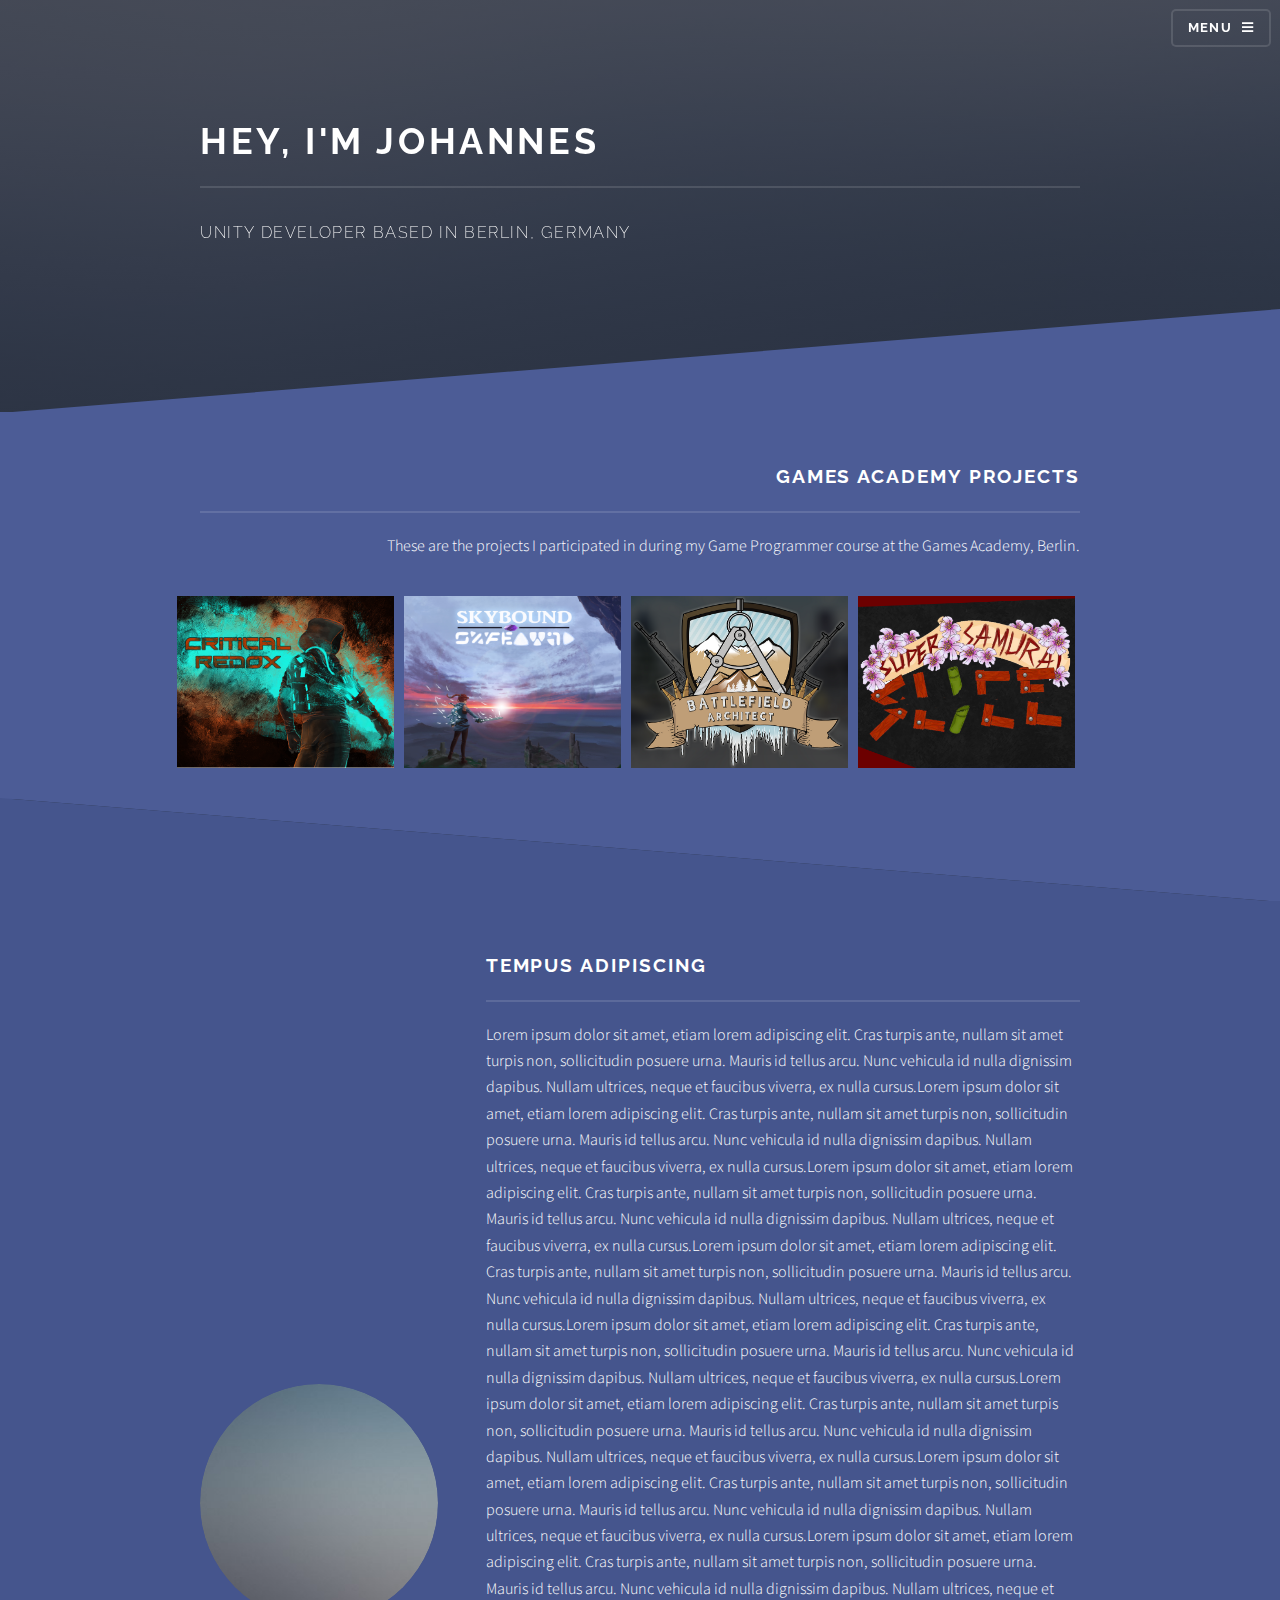
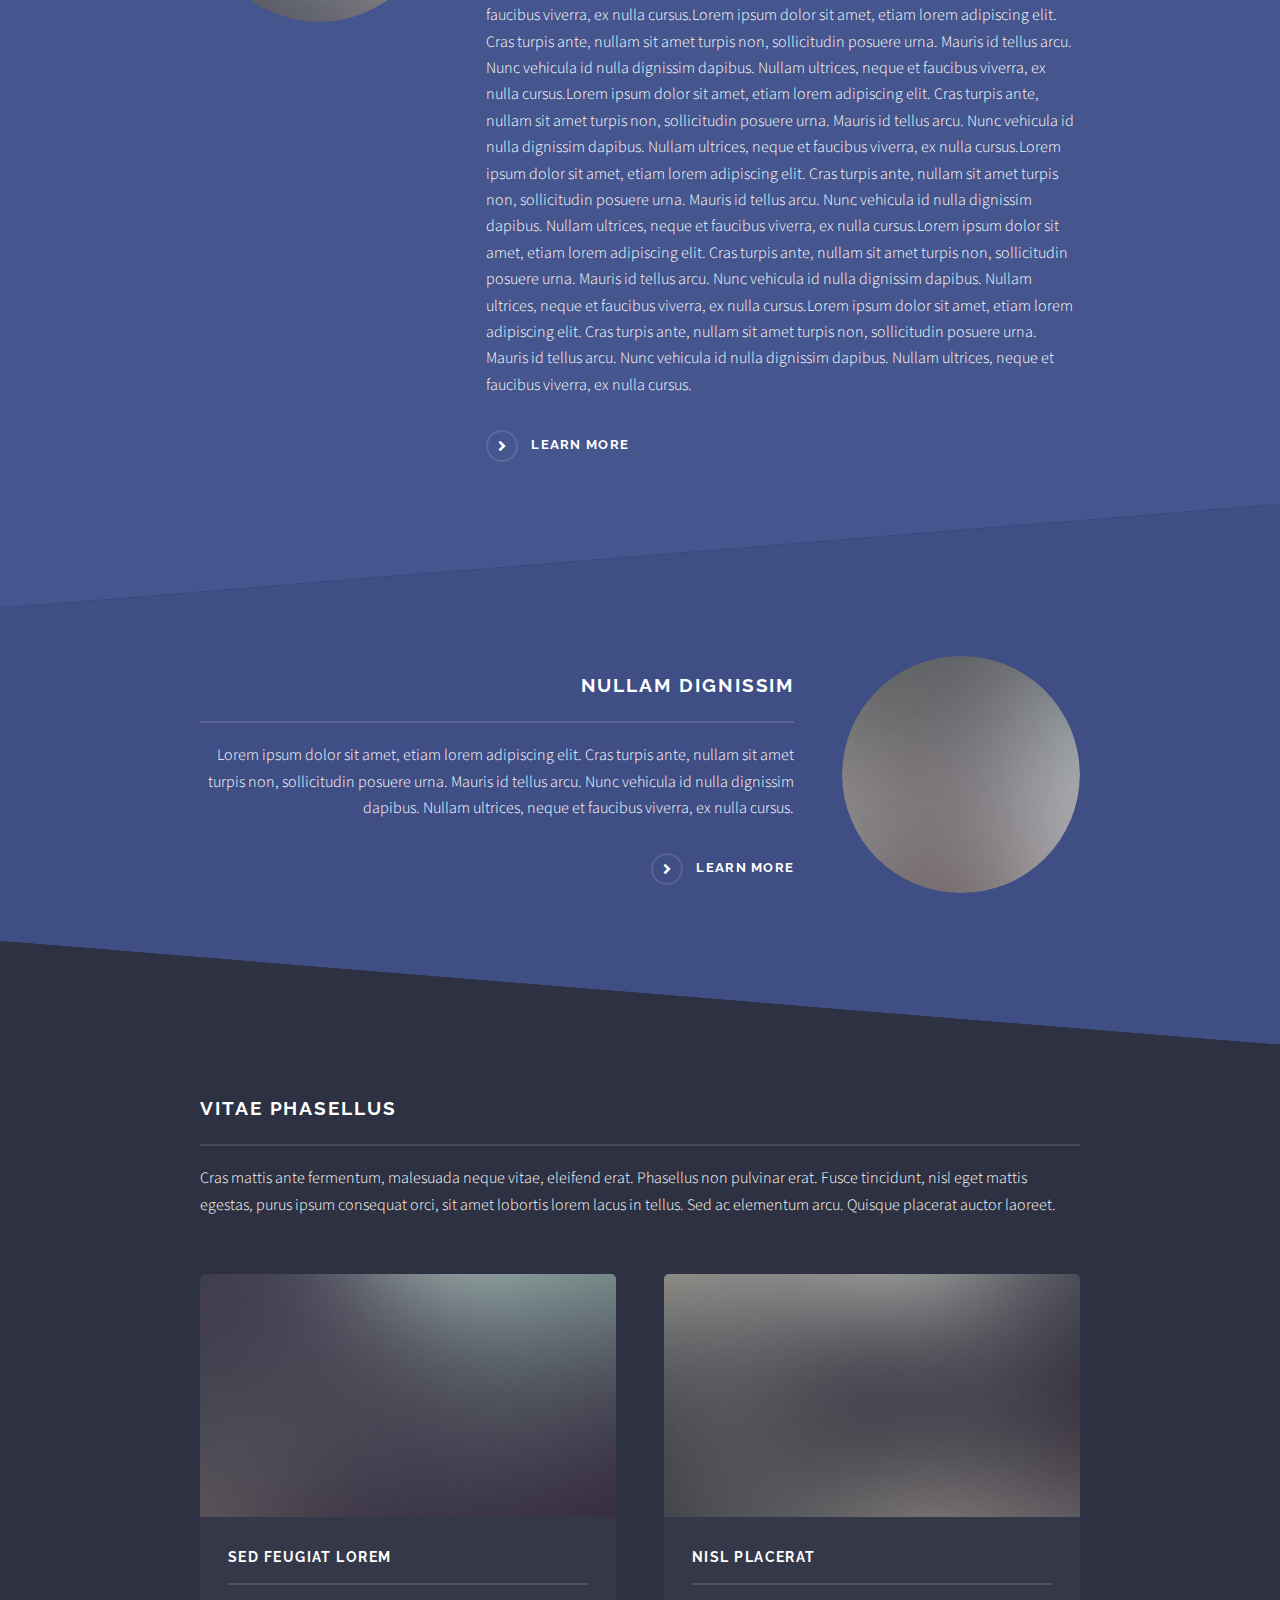
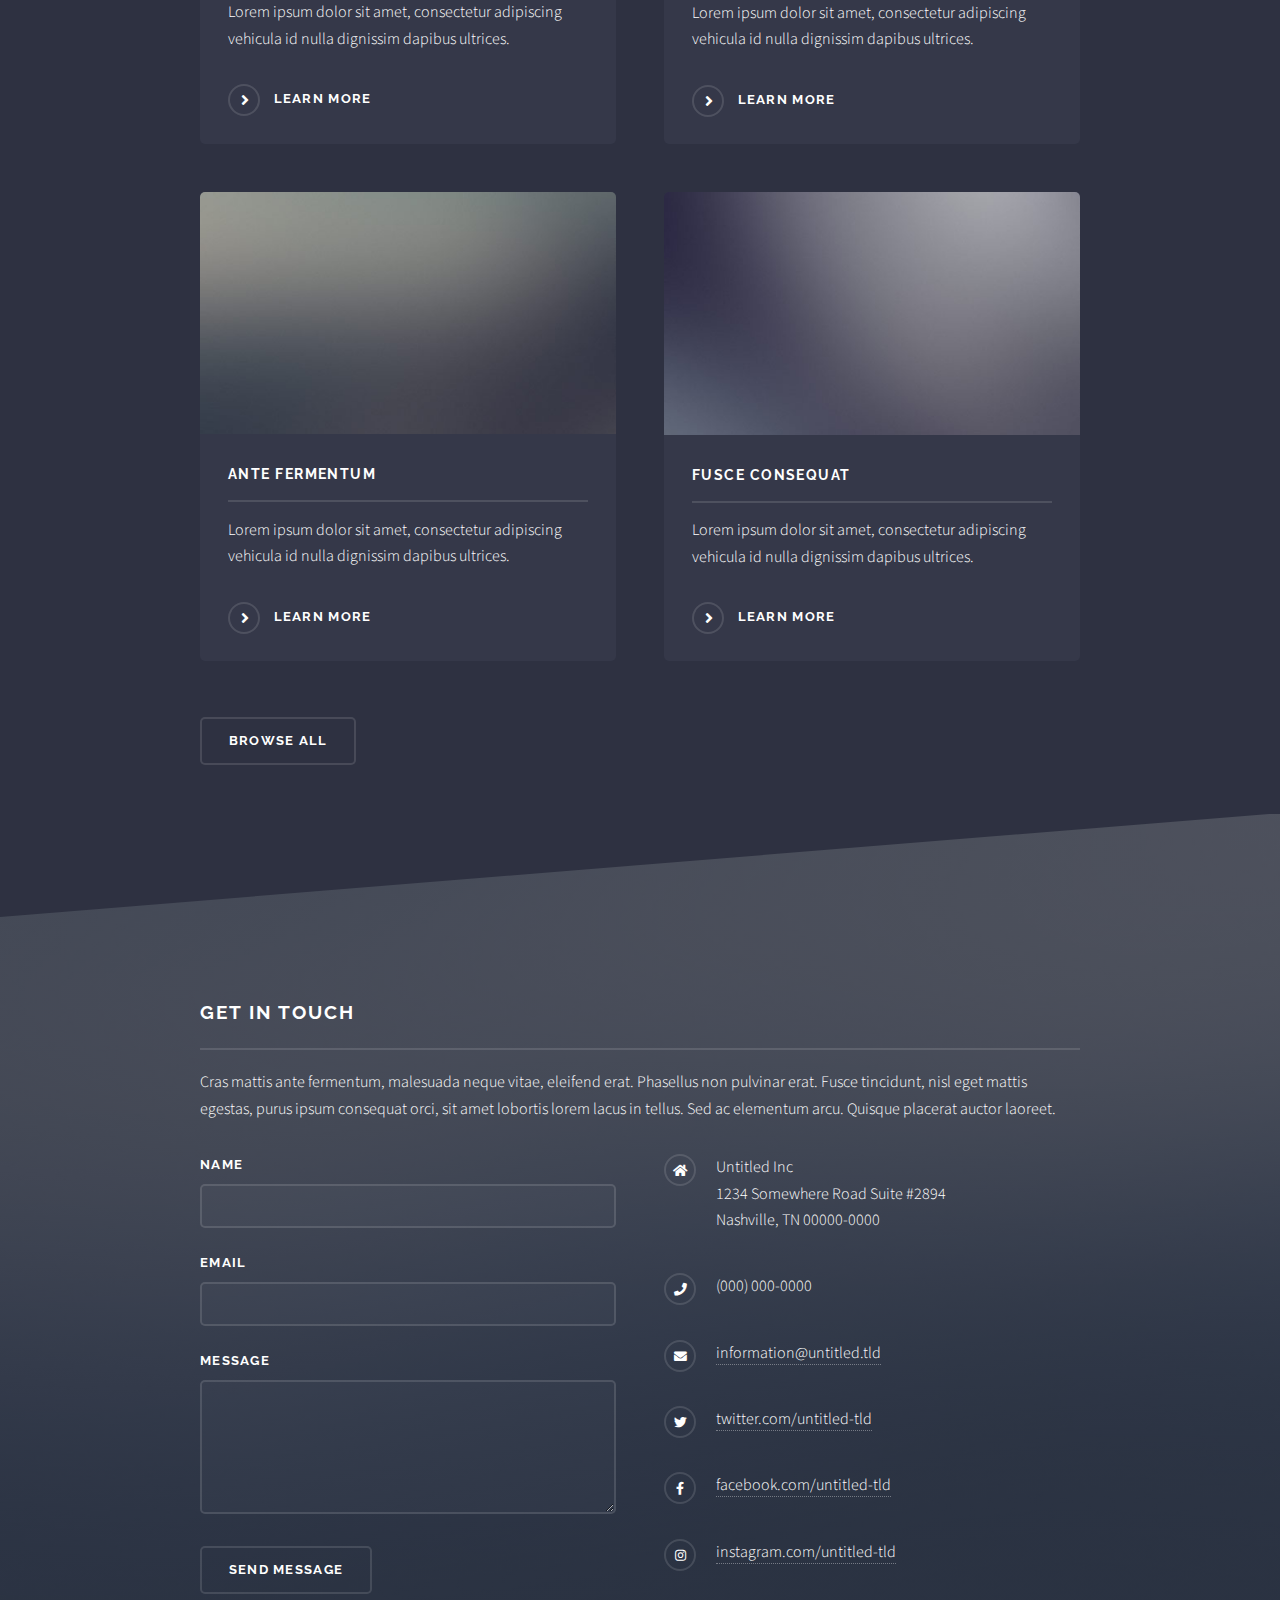
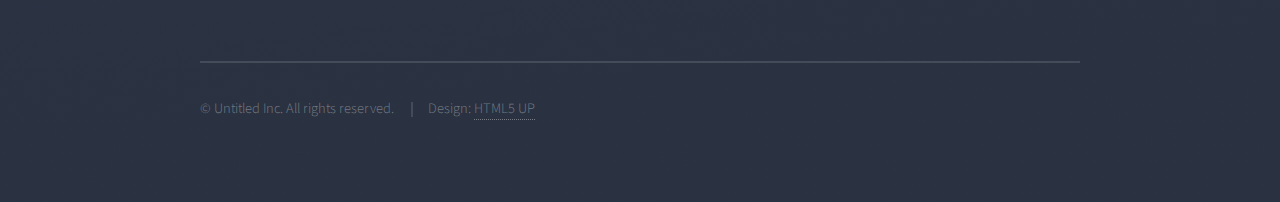
==== index.html @ f91dd514 "changed image names" ====
<!DOCTYPE HTML>
<!--
	Using template:
	Solid State by HTML5 UP
	html5up.net | @ajlkn
	Free for personal and commercial use under the CCA 3.0 license (html5up.net/license)
-->
<html>
<head>
    <title>Johannes Spicker</title>
    <meta charset="utf-8"/>
    <meta name="viewport" content="width=device-width, initial-scale=1, user-scalable=no"/>
    <link rel="stylesheet" href="assets/css/main.css"/>
    <link rel="stylesheet" href="assets/css/mycss.css"/>
    <noscript>
        <link rel="stylesheet" href="assets/css/noscript.css"/>
    </noscript>
</head>
<body class="is-preload">

<!-- Page Wrapper -->
<div id="page-wrapper">

    <!-- Header -->
    <header id="header" class="alt">
        <h1><a href="index.html">Solid State</a></h1>
        <nav>
            <a href="#menu">Menu</a>
        </nav>
    </header>

    <!-- Menu -->
    <nav id="menu">
        <div class="inner">
            <h2>Menu</h2>
            <ul class="links">
                <li><a href="index.html">Home</a></li>
                <li><a href="generic.html">Generic</a></li>
                <li><a href="elements.html">Elements</a></li>
                <li><a href="#">Log In</a></li>
                <li><a href="#">Sign Up</a></li>
            </ul>
            <a href="#" class="close">Close</a>
        </div>
    </nav>

    <!-- Banner -->
    <section id="banner">
        <div class="inner">
            <!--            <div class="logo"><span class="icon fa-gem"></span></div>-->
            <h2>Hey, I'm Johannes</h2>
            <p>Unity developer based in Berlin, Germany</p>
        </div>
    </section>

    <!-- Wrapper -->
    <section id="wrapper">

        <!-- One -->
        <section id="one" class="wrapper spotlight style1">
            <div class="inner">
                <div class="content">
                    <h2 class="major">Games Academy Projects</h2>

                    <p>
                        These are the projects I participated in during my Game Programmer course at the Games Academy,
                        Berlin.
                    </p>
                    <div class="row">
                        <div class="column4">
                            <img id=someImage4 src="images/criticalRedox.png" class="tabGroup1" style="width: 100%"
                                 onmouseenter="openGame(event, 'criticalRedox', 'tabGroup1', 'tabContentGroup1')">
                        </div>
                        <div class="column4">
                            <img id=someImage5 src="images/skyboundCrop.jpg" class="tabGroup1" style="width: 100%"
                                 onmouseenter="openGame(event, 'skybound', 'tabGroup1', 'tabContentGroup1')">
                        </div>
                        <div class="column4">
                            <img id=someImage6 src="images/BattlefieldArchitectCrop.png" class="tabGroup1"
                                 style="width: 100%"
                                 onmouseenter="openGame(event, 'battlefieldArchitect', 'tabGroup1', 'tabContentGroup1')">
                        </div>
                        <div class="column4">
                            <img id=someImage7 src="images/SuperSamuraiSliceCrop.png" class="tabGroup1"
                                 style="width: 100%"
                                 onmouseenter="openGame(event, 'superSamuraiSlice', 'tabGroup1', 'tabContentGroup1')">
                        </div>
                    </div>

                    <div id="criticalRedox" class="tabContentGroup1">
                        <h3>Critical Redox</h3>
                        <div class="row">
                            <div class="column2">
                                <img id=criticalRedoxGameplayImage src="images/criticalRedoxGameplay.PNG"
                                     style="width: 100%">
                            </div>
                            <div class="column2" style="width: 100%">
                                <p>
                                First semester project
                                Nullam ultrices, neque et faucibus viverra, ex nulla cursus. Lorem ipsum dolor sit
                                amet, etiam lorem adipiscing elit. Cras turpis ante, nullam sit amet turpis non,
                                sollicitudin posuere urna.
                                </p>
                                <p>
                                    <button onclick="document.location='https://volkmarc.itch.io/critical-redox'">
                                        itch.io
                                        page
                                    </button>
                                </p>
                            </div>
                        </div>
                        <div class="row">
                            <div class="column2">
                                <img id=criticalRedoxGameplayImage2 src="images/criticalRedoxGameplay.PNG"
                                     style="width: 100%">
                            </div>
                            <div class="column2" style="width: 100%">
                                First semester project
                                Nullam ultrices, neque et faucibus viverra, ex nulla cursus. Lorem ipsum dolor sit
                                amet, etiam lorem adipiscing elit. Cras turpis ante, nullam sit amet turpis non,
                                sollicitudin posuere urna.

                                <button onclick="document.location='https://volkmarc.itch.io/critical-redox'">itch.io
                                    page
                                </button>
                            </div>
                        </div>
                        <div class="row">
                            <div class="column2">
                                <img id=criticalRedoxGameplayImage3 src="images/criticalRedoxGameplay.PNG"
                                     style="width: 100%">
                            </div>
                            <div class="column2" style="width: 100%">
                                First semester project
                                Nullam ultrices, neque et faucibus viverra, ex nulla cursus. Lorem ipsum dolor sit
                                amet, etiam lorem adipiscing elit. Cras turpis ante, nullam sit amet turpis non,
                                sollicitudin posuere urna.

                                <button onclick="document.location='https://volkmarc.itch.io/critical-redox'">itch.io
                                    page
                                </button>
                            </div>
                        </div>
                    </div>

                    <div id="skybound" class="tabContentGroup1">
                        <h3>Skybound</h3>
                        <div class="row">
                            <div class="column3">
                                <img id=skyboundGameplay src="images/skyboundGameplay.PNG" style="width: 100%">
                            </div>
                            <div class="column3" style="width: 100%">
                                Second semester project
                                Nullam ultrices, neque et faucibus viverra, ex nulla cursus. Lorem ipsum dolor sit
                                amet, etiam lorem adipiscing elit. Cras turpis ante, nullam sit amet turpis non,
                                sollicitudin posuere urna.

                                <button onclick="document.location='https://volkmarc.itch.io/skybound'">itch.io page
                                </button>
                            </div>
                            <div class="column3" style="width: 100%">
                                Second semester project
                                Nullam ultrices, neque et faucibus viverra, ex nulla cursus. Lorem ipsum dolor sit
                                amet, etiam lorem adipiscing elit. Cras turpis ante, nullam sit amet turpis non,
                                sollicitudin posuere urna.

                                <button onclick="document.location='https://volkmarc.itch.io/skybound'">itch.io page
                                </button>
                            </div>
                        </div>
                    </div>

                    <div id="battlefieldArchitect" class="tabContentGroup1">
                        <h3>Pew Pew Battlefield Architect</h3>
                        <div class="row">
                            <div class="column2" style="width: 100%">
                                <img id=battlefieldArchitectGameplayImage src="images/battlefieldArchitectGameplay.PNG"
                                     style="width: 100%">
                            </div>
                            <div class="column2" style="width: 100%">
                                <p> Third semester project
                                    Nullam ultrices, neque et faucibus viverra, ex nulla cursus. Lorem ipsum dolor sit
                                    amet, etiam lorem adipiscing elit. Cras turpis ante, nullam sit amet turpis non,
                                    sollicitudin posuere urna.
                                    <button onclick="document.location='https://github.com/Assertores/PewPew-BattlefieldArchitect-'">
                                        github repo
                                    </button>
                                </p>
                            </div>
                        </div>
                    </div>

                    <div id="superSamuraiSlice" class="tabContentGroup1">
                        <h3>Super Samurai Slice</h3>
                        <div class="row">
                            <div class="column2" style="width: 100%">
                                <img id=superSamuraiSliceGameplayImage src="images/superSamuraiSliceGameplay.PNG"
                                     style="width: 100%">
                            </div>
                            <div class="column2" style="width: 100%">
                                Fourth semester project
                                Nullam ultrices, neque et faucibus viverra, ex nulla cursus. Lorem ipsum dolor sit
                                amet, etiam lorem adipiscing elit. Cras turpis ante, nullam sit amet turpis non,
                                sollicitudin posuere urna.
                                <button onclick="document.location='https://github.com/RezBoxx/super-samurai-slicer'">
                                    github repo
                                </button>
                            </div>
                        </div>
                    </div>
                </div>
            </div>
        </section>

        <!-- Two -->
        <section id="two" class="wrapper alt spotlight style2">
            <div class="inner">
                <a href="#" class="image"><img src="images/pic02.jpg" alt=""/></a>
                <div class="content">
                    <h2 class="major">Tempus adipiscing</h2>
                    <p>Lorem ipsum dolor sit amet, etiam lorem adipiscing elit. Cras turpis ante, nullam sit amet turpis
                        non, sollicitudin posuere urna. Mauris id tellus arcu. Nunc vehicula id nulla dignissim dapibus.
                        Nullam ultrices, neque et faucibus viverra, ex nulla cursus.Lorem ipsum dolor sit amet, etiam
                        lorem adipiscing elit. Cras turpis ante, nullam sit amet turpis non, sollicitudin posuere urna.
                        Mauris id tellus arcu. Nunc vehicula id nulla dignissim dapibus. Nullam ultrices, neque et
                        faucibus viverra, ex nulla cursus.Lorem ipsum dolor sit amet, etiam lorem adipiscing elit. Cras
                        turpis ante, nullam sit amet turpis non, sollicitudin posuere urna. Mauris id tellus arcu. Nunc
                        vehicula id nulla dignissim dapibus. Nullam ultrices, neque et faucibus viverra, ex nulla
                        cursus.Lorem ipsum dolor sit amet, etiam lorem adipiscing elit. Cras turpis ante, nullam sit
                        amet turpis non, sollicitudin posuere urna. Mauris id tellus arcu. Nunc vehicula id nulla
                        dignissim dapibus. Nullam ultrices, neque et faucibus viverra, ex nulla cursus.Lorem ipsum dolor
                        sit amet, etiam lorem adipiscing elit. Cras turpis ante, nullam sit amet turpis non,
                        sollicitudin posuere urna. Mauris id tellus arcu. Nunc vehicula id nulla dignissim dapibus.
                        Nullam ultrices, neque et faucibus viverra, ex nulla cursus.Lorem ipsum dolor sit amet, etiam
                        lorem adipiscing elit. Cras turpis ante, nullam sit amet turpis non, sollicitudin posuere urna.
                        Mauris id tellus arcu. Nunc vehicula id nulla dignissim dapibus. Nullam ultrices, neque et
                        faucibus viverra, ex nulla cursus.Lorem ipsum dolor sit amet, etiam lorem adipiscing elit. Cras
                        turpis ante, nullam sit amet turpis non, sollicitudin posuere urna. Mauris id tellus arcu. Nunc
                        vehicula id nulla dignissim dapibus. Nullam ultrices, neque et faucibus viverra, ex nulla
                        cursus.Lorem ipsum dolor sit amet, etiam lorem adipiscing elit. Cras turpis ante, nullam sit
                        amet turpis non, sollicitudin posuere urna. Mauris id tellus arcu. Nunc vehicula id nulla
                        dignissim dapibus. Nullam ultrices, neque et faucibus viverra, ex nulla cursus.Lorem ipsum dolor
                        sit amet, etiam lorem adipiscing elit. Cras turpis ante, nullam sit amet turpis non,
                        sollicitudin posuere urna. Mauris id tellus arcu. Nunc vehicula id nulla dignissim dapibus.
                        Nullam ultrices, neque et faucibus viverra, ex nulla cursus.Lorem ipsum dolor sit amet, etiam
                        lorem adipiscing elit. Cras turpis ante, nullam sit amet turpis non, sollicitudin posuere urna.
                        Mauris id tellus arcu. Nunc vehicula id nulla dignissim dapibus. Nullam ultrices, neque et
                        faucibus viverra, ex nulla cursus.Lorem ipsum dolor sit amet, etiam lorem adipiscing elit. Cras
                        turpis ante, nullam sit amet turpis non, sollicitudin posuere urna. Mauris id tellus arcu. Nunc
                        vehicula id nulla dignissim dapibus. Nullam ultrices, neque et faucibus viverra, ex nulla
                        cursus.Lorem ipsum dolor sit amet, etiam lorem adipiscing elit. Cras turpis ante, nullam sit
                        amet turpis non, sollicitudin posuere urna. Mauris id tellus arcu. Nunc vehicula id nulla
                        dignissim dapibus. Nullam ultrices, neque et faucibus viverra, ex nulla cursus.Lorem ipsum dolor
                        sit amet, etiam lorem adipiscing elit. Cras turpis ante, nullam sit amet turpis non,
                        sollicitudin posuere urna. Mauris id tellus arcu. Nunc vehicula id nulla dignissim dapibus.
                        Nullam ultrices, neque et faucibus viverra, ex nulla cursus.</p>
                    <a href="#" class="special">Learn more</a>
                </div>
            </div>
        </section>

        <!-- Three -->
        <section id="three" class="wrapper spotlight style3">
            <div class="inner">
                <a href="#" class="image"><img src="images/pic03.jpg" alt=""/></a>
                <div class="content">
                    <h2 class="major">Nullam dignissim</h2>
                    <p>Lorem ipsum dolor sit amet, etiam lorem adipiscing elit. Cras turpis ante, nullam sit amet turpis
                        non, sollicitudin posuere urna. Mauris id tellus arcu. Nunc vehicula id nulla dignissim dapibus.
                        Nullam ultrices, neque et faucibus viverra, ex nulla cursus.</p>
                    <a href="#" class="special">Learn more</a>
                </div>
            </div>
        </section>

        <!-- Four -->
        <section id="four" class="wrapper alt style1">
            <div class="inner">
                <h2 class="major">Vitae phasellus</h2>
                <p>Cras mattis ante fermentum, malesuada neque vitae, eleifend erat. Phasellus non pulvinar erat. Fusce
                    tincidunt, nisl eget mattis egestas, purus ipsum consequat orci, sit amet lobortis lorem lacus in
                    tellus. Sed ac elementum arcu. Quisque placerat auctor laoreet.</p>
                <section class="features">
                    <article>
                        <a href="#" class="image"><img src="images/pic04.jpg" alt=""/></a>
                        <h3 class="major">Sed feugiat lorem</h3>
                        <p>Lorem ipsum dolor sit amet, consectetur adipiscing vehicula id nulla dignissim dapibus
                            ultrices.</p>
                        <a href="#" class="special">Learn more</a>
                    </article>
                    <article>
                        <a href="#" class="image"><img src="images/pic05.jpg" alt=""/></a>
                        <h3 class="major">Nisl placerat</h3>
                        <p>Lorem ipsum dolor sit amet, consectetur adipiscing vehicula id nulla dignissim dapibus
                            ultrices.</p>
                        <a href="#" class="special">Learn more</a>
                    </article>
                    <article>
                        <a href="#" class="image"><img src="images/pic06.jpg" alt=""/></a>
                        <h3 class="major">Ante fermentum</h3>
                        <p>Lorem ipsum dolor sit amet, consectetur adipiscing vehicula id nulla dignissim dapibus
                            ultrices.</p>
                        <a href="#" class="special">Learn more</a>
                    </article>
                    <article>
                        <a href="#" class="image"><img src="images/pic07.jpg" alt=""/></a>
                        <h3 class="major">Fusce consequat</h3>
                        <p>Lorem ipsum dolor sit amet, consectetur adipiscing vehicula id nulla dignissim dapibus
                            ultrices.</p>
                        <a href="#" class="special">Learn more</a>
                    </article>
                </section>
                <ul class="actions">
                    <li><a href="#" class="button">Browse All</a></li>
                </ul>
            </div>
        </section>

    </section>

    <!-- Footer -->
    <section id="footer">
        <div class="inner">
            <h2 class="major">Get in touch</h2>
            <p>Cras mattis ante fermentum, malesuada neque vitae, eleifend erat. Phasellus non pulvinar erat. Fusce
                tincidunt, nisl eget mattis egestas, purus ipsum consequat orci, sit amet lobortis lorem lacus in
                tellus. Sed ac elementum arcu. Quisque placerat auctor laoreet.</p>
            <form method="post" action="#">
                <div class="fields">
                    <div class="field">
                        <label for="name">Name</label>
                        <input type="text" name="name" id="name"/>
                    </div>
                    <div class="field">
                        <label for="email">Email</label>
                        <input type="email" name="email" id="email"/>
                    </div>
                    <div class="field">
                        <label for="message">Message</label>
                        <textarea name="message" id="message" rows="4"></textarea>
                    </div>
                </div>
                <ul class="actions">
                    <li><input type="submit" value="Send Message"/></li>
                </ul>
            </form>
            <ul class="contact">
                <li class="icon solid fa-home">
                    Untitled Inc<br/>
                    1234 Somewhere Road Suite #2894<br/>
                    Nashville, TN 00000-0000
                </li>
                <li class="icon solid fa-phone">(000) 000-0000</li>
                <li class="icon solid fa-envelope"><a href="#">information@untitled.tld</a></li>
                <li class="icon brands fa-twitter"><a href="#">twitter.com/untitled-tld</a></li>
                <li class="icon brands fa-facebook-f"><a href="#">facebook.com/untitled-tld</a></li>
                <li class="icon brands fa-instagram"><a href="#">instagram.com/untitled-tld</a></li>
            </ul>
            <ul class="copyright">
                <li>&copy; Untitled Inc. All rights reserved.</li>
                <li>Design: <a href="http://html5up.net">HTML5 UP</a></li>
            </ul>
        </div>
    </section>

</div>

<!-- Scripts -->
<script src="assets/js/jquery.min.js"></script>
<script src="assets/js/jquery.scrollex.min.js"></script>
<script src="assets/js/browser.min.js"></script>
<script src="assets/js/breakpoints.min.js"></script>
<script src="assets/js/util.js"></script>
<script src="assets/js/main.js"></script>

<script>
    function openGame(evt, gameName, tabGroup, tabContentGroup) {
        var i, tabcontent, tablinks;
        tabcontent = document.getElementsByClassName(tabContentGroup);
        for (i = 0; i < tabcontent.length; i++) {
            tabcontent[i].style.display = "none";
        }
        tablinks = document.getElementsByClassName(tabGroup);
        for (i = 0; i < tablinks.length; i++) {
            tablinks[i].className = tablinks[i].className.replace(" active", "");
        }
        document.getElementById(gameName).style.display = "block";
        evt.currentTarget.className += " active";
    }</script>

</body>
</html>
---- assets/css/main.css ----
@import url(fontawesome-all.min.css);
@import url("https://fonts.googleapis.com/css?family=Raleway:200,700|Source+Sans+Pro:300,600,300italic,600italic");

/*
	Solid State by HTML5 UP
	html5up.net | @ajlkn
	Free for personal and commercial use under the CCA 3.0 license (html5up.net/license)
*/

html, body, div, span, applet, object,
iframe, h1, h2, h3, h4, h5, h6, p, blockquote,
pre, a, abbr, acronym, address, big, cite,
code, del, dfn, em, img, ins, kbd, q, s, samp,
small, strike, strong, sub, sup, tt, var, b,
u, i, center, dl, dt, dd, ol, ul, li, fieldset,
form, label, legend, table, caption, tbody,
tfoot, thead, tr, th, td, article, aside,
canvas, details, embed, figure, figcaption,
footer, header, hgroup, menu, nav, output, ruby,
section, summary, time, mark, audio, video {
    margin: 0;
    padding: 0;
    border: 0;
    font-size: 100%;
    font: inherit;
    vertical-align: baseline;
}

article, aside, details, figcaption, figure,
footer, header, hgroup, menu, nav, section {
    display: block;
}

body {
    line-height: 1;
}

ol, ul {
    list-style: none;
}

blockquote, q {
    quotes: none;
}

blockquote:before, blockquote:after, q:before, q:after {
    content: '';
    content: none;
}

table {
    border-collapse: collapse;
    border-spacing: 0;
}

body {
    -webkit-text-size-adjust: none;
}

mark {
    background-color: transparent;
    color: inherit;
}

input::-moz-focus-inner {
    border: 0;
    padding: 0;
}

input, select, textarea {
    -moz-appearance: none;
    -webkit-appearance: none;
    -ms-appearance: none;
    appearance: none;
}

/* Basic */

@-ms-viewport {
    width: device-width;
}

body {
    -ms-overflow-style: scrollbar;
}

@media screen and (max-width: 480px) {

    html, body {
        min-width: 320px;
    }

}

html {
    box-sizing: border-box;
}

*, *:before, *:after {
    box-sizing: inherit;
}

body {
    background-color: #2e3141;
    background-image: linear-gradient(to top, rgba(46, 49, 65, 0.8), rgba(46, 49, 65, 0.8)), url("../../images/bg.jpg");
    background-size: auto,
    cover;
    background-attachment: fixed,
    fixed;
    background-position: center,
    center;
}

body.is-preload *, body.is-preload *:before, body.is-preload *:after {
    -moz-animation: none !important;
    -webkit-animation: none !important;
    -ms-animation: none !important;
    animation: none !important;
    -moz-transition: none !important;
    -webkit-transition: none !important;
    -ms-transition: none !important;
    transition: none !important;
}

/* Type */

body, input, select, textarea {
    color: #ffffff;
    font-family: "Source Sans Pro", Helvetica, sans-serif;
    font-size: 16.5pt;
    font-weight: 300;
    line-height: 1.65;
}

@media screen and (max-width: 1680px) {

    body, input, select, textarea {
        font-size: 13pt;
    }

}

@media screen and (max-width: 1280px) {

    body, input, select, textarea {
        font-size: 12pt;
    }

}

@media screen and (max-width: 980px) {

    body, input, select, textarea {
        font-size: 12pt;
    }

}

@media screen and (max-width: 736px) {

    body, input, select, textarea {
        font-size: 12pt;
    }

}

@media screen and (max-width: 480px) {

    body, input, select, textarea {
        font-size: 12pt;
    }

}

a {
    -moz-transition: color 0.2s ease-in-out, border-bottom-color 0.2s ease-in-out;
    -webkit-transition: color 0.2s ease-in-out, border-bottom-color 0.2s ease-in-out;
    -ms-transition: color 0.2s ease-in-out, border-bottom-color 0.2s ease-in-out;
    transition: color 0.2s ease-in-out, border-bottom-color 0.2s ease-in-out;
    border-bottom: dotted 1px rgba(255, 255, 255, 0.35);
    color: #ffffff;
    text-decoration: none;
}

a:hover {
    border-bottom-color: transparent;
    color: #ffffff !important;
}

a.special:not(.button) {
    text-decoration: none;
    border-bottom: 0;
    display: block;
    font-family: Raleway, Helvetica, sans-serif;
    font-size: 0.8em;
    font-weight: 700;
    letter-spacing: 0.1em;
    margin: 0 0 2em 0;
    text-transform: uppercase;
}

a.special:not(.button):before {
    -moz-osx-font-smoothing: grayscale;
    -webkit-font-smoothing: antialiased;
    display: inline-block;
    font-style: normal;
    font-variant: normal;
    text-rendering: auto;
    line-height: 1;
    text-transform: none !important;
    font-family: 'Font Awesome 5 Free';
    font-weight: 900;
}

a.special:not(.button):before {
    -moz-transition: background-color 0.2s ease-in-out;
    -webkit-transition: background-color 0.2s ease-in-out;
    -ms-transition: background-color 0.2s ease-in-out;
    transition: background-color 0.2s ease-in-out;
    border-radius: 100%;
    border: solid 2px rgba(255, 255, 255, 0.125);
    content: '\f105';
    display: inline-block;
    font-size: 1.25em;
    height: 2em;
    line-height: 1.75em;
    margin-right: 0.85em;
    text-align: center;
    text-indent: 0.15em;
    vertical-align: middle;
    width: 2em;
}

a.special:not(.button):hover:before {
    background-color: rgba(255, 255, 255, 0.025);
}

a.special:not(.button):active:before {
    background-color: rgba(255, 255, 255, 0.075);
}

strong, b {
    color: #ffffff;
    font-weight: 600;
}

em, i {
    font-style: italic;
}

p {
    margin: 0 0 2em 0;
}

h1, h2, h3, h4, h5, h6 {
    color: #ffffff;
    font-family: Raleway, Helvetica, sans-serif;
    font-weight: 700;
    letter-spacing: 0.1em;
    margin: 0 0 1em 0;
    text-transform: uppercase;
}

h1 a, h2 a, h3 a, h4 a, h5 a, h6 a {
    color: inherit;
    text-decoration: none;
    border-bottom: 0;
}

h1 span, h2 span, h3 span, h4 span, h5 span, h6 span {
    font-weight: 200;
}

h1.major, h2.major, h3.major, h4.major, h5.major, h6.major {
    padding-bottom: 1em;
    border-bottom: solid 2px rgba(255, 255, 255, 0.125);
}

h2 {
    font-size: 1.2em;
}

h3 {
    font-size: 0.9em;
}

h4 {
    font-size: 0.7em;
}

h5 {
    font-size: 0.7em;
}

h6 {
    font-size: 0.7em;
}

@media screen and (max-width: 736px) {

    h2 {
        font-size: 1em;
    }

    h3 {
        font-size: 0.8em;
    }

}

sub {
    font-size: 0.8em;
    position: relative;
    top: 0.5em;
}

sup {
    font-size: 0.8em;
    position: relative;
    top: -0.5em;
}

blockquote {
    border-left: solid 4px rgba(255, 255, 255, 0.125);
    font-style: italic;
    margin: 0 0 2em 0;
    padding: 0.5em 0 0.5em 2em;
}

code {
    background: rgba(255, 255, 255, 0.025);
    border-radius: 5px;
    border: solid 2px rgba(255, 255, 255, 0.125);
    font-family: "Courier New", monospace;
    font-size: 0.9em;
    margin: 0 0.25em;
    padding: 0.25em 0.65em;
}

pre {
    -webkit-overflow-scrolling: touch;
    font-family: "Courier New", monospace;
    font-size: 0.9em;
    margin: 0 0 2em 0;
}

pre code {
    display: block;
    line-height: 1.75em;
    padding: 1em 1.5em;
    overflow-x: auto;
}

hr {
    border: 0;
    border-bottom: solid 2px rgba(255, 255, 255, 0.125);
    margin: 2.5em 0;
}

hr.major {
    margin: 4em 0;
}

.align-left {
    text-align: left;
}

.align-center {
    text-align: center;
}

.align-right {
    text-align: right;
}

/* Row */

.row {
    display: flex;
    flex-wrap: wrap;
    box-sizing: border-box;
    align-items: stretch;
}

.row > * {
    box-sizing: border-box;
}

.row.gtr-uniform > * > :last-child {
    margin-bottom: 0;
}

.row.aln-left {
    justify-content: flex-start;
}

.row.aln-center {
    justify-content: center;
}

.row.aln-right {
    justify-content: flex-end;
}

.row.aln-top {
    align-items: flex-start;
}

.row.aln-middle {
    align-items: center;
}

.row.aln-bottom {
    align-items: flex-end;
}

.row > .imp {
    order: -1;
}

.row > .col-1 {
    width: 8.33333%;
}

.row > .off-1 {
    margin-left: 8.33333%;
}

.row > .col-2 {
    width: 16.66667%;
}

.row > .off-2 {
    margin-left: 16.66667%;
}

.row > .col-3 {
    width: 25%;
}

.row > .off-3 {
    margin-left: 25%;
}

.row > .col-4 {
    width: 33.33333%;
}

.row > .off-4 {
    margin-left: 33.33333%;
}

.row > .col-5 {
    width: 41.66667%;
}

.row > .off-5 {
    margin-left: 41.66667%;
}

.row > .col-6 {
    width: 50%;
}

.row > .off-6 {
    margin-left: 50%;
}

.row > .col-7 {
    width: 58.33333%;
}

.row > .off-7 {
    margin-left: 58.33333%;
}

.row > .col-8 {
    width: 66.66667%;
}

.row > .off-8 {
    margin-left: 66.66667%;
}

.row > .col-9 {
    width: 75%;
}

.row > .off-9 {
    margin-left: 75%;
}

.row > .col-10 {
    width: 83.33333%;
}

.row > .off-10 {
    margin-left: 83.33333%;
}

.row > .col-11 {
    width: 91.66667%;
}

.row > .off-11 {
    margin-left: 91.66667%;
}

.row > .col-12 {
    width: 100%;
}

.row > .off-12 {
    margin-left: 100%;
}

.row.gtr-0 {
    margin-top: 0;
    margin-left: 0em;
}

.row.gtr-0 > * {
    padding: 0 0 0 0em;
}

.row.gtr-0.gtr-uniform {
    margin-top: 0em;
}

.row.gtr-0.gtr-uniform > * {
    padding-top: 0em;
}

.row.gtr-25 {
    margin-top: 0;
    margin-left: -0.4375em;
}

.row.gtr-25 > * {
    padding: 0 0 0 0.4375em;
}

.row.gtr-25.gtr-uniform {
    margin-top: -0.4375em;
}

.row.gtr-25.gtr-uniform > * {
    padding-top: 0.4375em;
}

.row.gtr-50 {
    margin-top: 0;
    margin-left: -0.875em;
}

.row.gtr-50 > * {
    padding: 0 0 0 0.875em;
}

.row.gtr-50.gtr-uniform {
    margin-top: -0.875em;
}

.row.gtr-50.gtr-uniform > * {
    padding-top: 0.875em;
}

.row {
    margin-top: 0;
    margin-left: -1.75em;
}

.row > * {
    padding: 0 0 0 1.75em;
}

.row.gtr-uniform {
    margin-top: -1.75em;
}

.row.gtr-uniform > * {
    padding-top: 1.75em;
}

.row.gtr-150 {
    margin-top: 0;
    margin-left: -2.625em;
}

.row.gtr-150 > * {
    padding: 0 0 0 2.625em;
}

.row.gtr-150.gtr-uniform {
    margin-top: -2.625em;
}

.row.gtr-150.gtr-uniform > * {
    padding-top: 2.625em;
}

.row.gtr-200 {
    margin-top: 0;
    margin-left: -3.5em;
}

.row.gtr-200 > * {
    padding: 0 0 0 3.5em;
}

.row.gtr-200.gtr-uniform {
    margin-top: -3.5em;
}

.row.gtr-200.gtr-uniform > * {
    padding-top: 3.5em;
}

@media screen and (max-width: 1680px) {

    .row {
        display: flex;
        flex-wrap: wrap;
        box-sizing: border-box;
        align-items: stretch;
    }

    .row > * {
        box-sizing: border-box;
    }

    .row.gtr-uniform > * > :last-child {
        margin-bottom: 0;
    }

    .row.aln-left {
        justify-content: flex-start;
    }

    .row.aln-center {
        justify-content: center;
    }

    .row.aln-right {
        justify-content: flex-end;
    }

    .row.aln-top {
        align-items: flex-start;
    }

    .row.aln-middle {
        align-items: center;
    }

    .row.aln-bottom {
        align-items: flex-end;
    }

    .row > .imp-xlarge {
        order: -1;
    }

    .row > .col-1-xlarge {
        width: 8.33333%;
    }

    .row > .off-1-xlarge {
        margin-left: 8.33333%;
    }

    .row > .col-2-xlarge {
        width: 16.66667%;
    }

    .row > .off-2-xlarge {
        margin-left: 16.66667%;
    }

    .row > .col-3-xlarge {
        width: 25%;
    }

    .row > .off-3-xlarge {
        margin-left: 25%;
    }

    .row > .col-4-xlarge {
        width: 33.33333%;
    }

    .row > .off-4-xlarge {
        margin-left: 33.33333%;
    }

    .row > .col-5-xlarge {
        width: 41.66667%;
    }

    .row > .off-5-xlarge {
        margin-left: 41.66667%;
    }

    .row > .col-6-xlarge {
        width: 50%;
    }

    .row > .off-6-xlarge {
        margin-left: 50%;
    }

    .row > .col-7-xlarge {
        width: 58.33333%;
    }

    .row > .off-7-xlarge {
        margin-left: 58.33333%;
    }

    .row > .col-8-xlarge {
        width: 66.66667%;
    }

    .row > .off-8-xlarge {
        margin-left: 66.66667%;
    }

    .row > .col-9-xlarge {
        width: 75%;
    }

    .row > .off-9-xlarge {
        margin-left: 75%;
    }

    .row > .col-10-xlarge {
        width: 83.33333%;
    }

    .row > .off-10-xlarge {
        margin-left: 83.33333%;
    }

    .row > .col-11-xlarge {
        width: 91.66667%;
    }

    .row > .off-11-xlarge {
        margin-left: 91.66667%;
    }

    .row > .col-12-xlarge {
        width: 100%;
    }

    .row > .off-12-xlarge {
        margin-left: 100%;
    }

    .row.gtr-0 {
        margin-top: 0;
        margin-left: 0em;
    }

    .row.gtr-0 > * {
        padding: 0 0 0 0em;
    }

    .row.gtr-0.gtr-uniform {
        margin-top: 0em;
    }

    .row.gtr-0.gtr-uniform > * {
        padding-top: 0em;
    }

    .row.gtr-25 {
        margin-top: 0;
        margin-left: -0.4375em;
    }

    .row.gtr-25 > * {
        padding: 0 0 0 0.4375em;
    }

    .row.gtr-25.gtr-uniform {
        margin-top: -0.4375em;
    }

    .row.gtr-25.gtr-uniform > * {
        padding-top: 0.4375em;
    }

    .row.gtr-50 {
        margin-top: 0;
        margin-left: -0.875em;
    }

    .row.gtr-50 > * {
        padding: 0 0 0 0.875em;
    }

    .row.gtr-50.gtr-uniform {
        margin-top: -0.875em;
    }

    .row.gtr-50.gtr-uniform > * {
        padding-top: 0.875em;
    }

    .row {
        margin-top: 0;
        margin-left: -1.75em;
    }

    .row > * {
        padding: 0 0 0 1.75em;
    }

    .row.gtr-uniform {
        margin-top: -1.75em;
    }

    .row.gtr-uniform > * {
        padding-top: 1.75em;
    }

    .row.gtr-150 {
        margin-top: 0;
        margin-left: -2.625em;
    }

    .row.gtr-150 > * {
        padding: 0 0 0 2.625em;
    }

    .row.gtr-150.gtr-uniform {
        margin-top: -2.625em;
    }

    .row.gtr-150.gtr-uniform > * {
        padding-top: 2.625em;
    }

    .row.gtr-200 {
        margin-top: 0;
        margin-left: -3.5em;
    }

    .row.gtr-200 > * {
        padding: 0 0 0 3.5em;
    }

    .row.gtr-200.gtr-uniform {
        margin-top: -3.5em;
    }

    .row.gtr-200.gtr-uniform > * {
        padding-top: 3.5em;
    }

}

@media screen and (max-width: 1280px) {

    .row {
        display: flex;
        flex-wrap: wrap;
        box-sizing: border-box;
        align-items: stretch;
    }

    .row > * {
        box-sizing: border-box;
    }

    .row.gtr-uniform > * > :last-child {
        margin-bottom: 0;
    }

    .row.aln-left {
        justify-content: flex-start;
    }

    .row.aln-center {
        justify-content: center;
    }

    .row.aln-right {
        justify-content: flex-end;
    }

    .row.aln-top {
        align-items: flex-start;
    }

    .row.aln-middle {
        align-items: center;
    }

    .row.aln-bottom {
        align-items: flex-end;
    }

    .row > .imp-large {
        order: -1;
    }

    .row > .col-1-large {
        width: 8.33333%;
    }

    .row > .off-1-large {
        margin-left: 8.33333%;
    }

    .row > .col-2-large {
        width: 16.66667%;
    }

    .row > .off-2-large {
        margin-left: 16.66667%;
    }

    .row > .col-3-large {
        width: 25%;
    }

    .row > .off-3-large {
        margin-left: 25%;
    }

    .row > .col-4-large {
        width: 33.33333%;
    }

    .row > .off-4-large {
        margin-left: 33.33333%;
    }

    .row > .col-5-large {
        width: 41.66667%;
    }

    .row > .off-5-large {
        margin-left: 41.66667%;
    }

    .row > .col-6-large {
        width: 50%;
    }

    .row > .off-6-large {
        margin-left: 50%;
    }

    .row > .col-7-large {
        width: 58.33333%;
    }

    .row > .off-7-large {
        margin-left: 58.33333%;
    }

    .row > .col-8-large {
        width: 66.66667%;
    }

    .row > .off-8-large {
        margin-left: 66.66667%;
    }

    .row > .col-9-large {
        width: 75%;
    }

    .row > .off-9-large {
        margin-left: 75%;
    }

    .row > .col-10-large {
        width: 83.33333%;
    }

    .row > .off-10-large {
        margin-left: 83.33333%;
    }

    .row > .col-11-large {
        width: 91.66667%;
    }

    .row > .off-11-large {
        margin-left: 91.66667%;
    }

    .row > .col-12-large {
        width: 100%;
    }

    .row > .off-12-large {
        margin-left: 100%;
    }

    .row.gtr-0 {
        margin-top: 0;
        margin-left: 0em;
    }

    .row.gtr-0 > * {
        padding: 0 0 0 0em;
    }

    .row.gtr-0.gtr-uniform {
        margin-top: 0em;
    }

    .row.gtr-0.gtr-uniform > * {
        padding-top: 0em;
    }

    .row.gtr-25 {
        margin-top: 0;
        margin-left: -0.4375em;
    }

    .row.gtr-25 > * {
        padding: 0 0 0 0.4375em;
    }

    .row.gtr-25.gtr-uniform {
        margin-top: -0.4375em;
    }

    .row.gtr-25.gtr-uniform > * {
        padding-top: 0.4375em;
    }

    .row.gtr-50 {
        margin-top: 0;
        margin-left: -0.875em;
    }

    .row.gtr-50 > * {
        padding: 0 0 0 0.875em;
    }

    .row.gtr-50.gtr-uniform {
        margin-top: -0.875em;
    }

    .row.gtr-50.gtr-uniform > * {
        padding-top: 0.875em;
    }

    .row {
        margin-top: 0;
        margin-left: -1.75em;
    }

    .row > * {
        padding: 0 0 0 1.75em;
    }

    .row.gtr-uniform {
        margin-top: -1.75em;
    }

    .row.gtr-uniform > * {
        padding-top: 1.75em;
    }

    .row.gtr-150 {
        margin-top: 0;
        margin-left: -2.625em;
    }

    .row.gtr-150 > * {
        padding: 0 0 0 2.625em;
    }

    .row.gtr-150.gtr-uniform {
        margin-top: -2.625em;
    }

    .row.gtr-150.gtr-uniform > * {
        padding-top: 2.625em;
    }

    .row.gtr-200 {
        margin-top: 0;
        margin-left: -3.5em;
    }

    .row.gtr-200 > * {
        padding: 0 0 0 3.5em;
    }

    .row.gtr-200.gtr-uniform {
        margin-top: -3.5em;
    }

    .row.gtr-200.gtr-uniform > * {
        padding-top: 3.5em;
    }

}

@media screen and (max-width: 980px) {

    .row {
        display: flex;
        flex-wrap: wrap;
        box-sizing: border-box;
        align-items: stretch;
    }

    .row > * {
        box-sizing: border-box;
    }

    .row.gtr-uniform > * > :last-child {
        margin-bottom: 0;
    }

    .row.aln-left {
        justify-content: flex-start;
    }

    .row.aln-center {
        justify-content: center;
    }

    .row.aln-right {
        justify-content: flex-end;
    }

    .row.aln-top {
        align-items: flex-start;
    }

    .row.aln-middle {
        align-items: center;
    }

    .row.aln-bottom {
        align-items: flex-end;
    }

    .row > .imp-medium {
        order: -1;
    }

    .row > .col-1-medium {
        width: 8.33333%;
    }

    .row > .off-1-medium {
        margin-left: 8.33333%;
    }

    .row > .col-2-medium {
        width: 16.66667%;
    }

    .row > .off-2-medium {
        margin-left: 16.66667%;
    }

    .row > .col-3-medium {
        width: 25%;
    }

    .row > .off-3-medium {
        margin-left: 25%;
    }

    .row > .col-4-medium {
        width: 33.33333%;
    }

    .row > .off-4-medium {
        margin-left: 33.33333%;
    }

    .row > .col-5-medium {
        width: 41.66667%;
    }

    .row > .off-5-medium {
        margin-left: 41.66667%;
    }

    .row > .col-6-medium {
        width: 50%;
    }

    .row > .off-6-medium {
        margin-left: 50%;
    }

    .row > .col-7-medium {
        width: 58.33333%;
    }

    .row > .off-7-medium {
        margin-left: 58.33333%;
    }

    .row > .col-8-medium {
        width: 66.66667%;
    }

    .row > .off-8-medium {
        margin-left: 66.66667%;
    }

    .row > .col-9-medium {
        width: 75%;
    }

    .row > .off-9-medium {
        margin-left: 75%;
    }

    .row > .col-10-medium {
        width: 83.33333%;
    }

    .row > .off-10-medium {
        margin-left: 83.33333%;
    }

    .row > .col-11-medium {
        width: 91.66667%;
    }

    .row > .off-11-medium {
        margin-left: 91.66667%;
    }

    .row > .col-12-medium {
        width: 100%;
    }

    .row > .off-12-medium {
        margin-left: 100%;
    }

    .row.gtr-0 {
        margin-top: 0;
        margin-left: 0em;
    }

    .row.gtr-0 > * {
        padding: 0 0 0 0em;
    }

    .row.gtr-0.gtr-uniform {
        margin-top: 0em;
    }

    .row.gtr-0.gtr-uniform > * {
        padding-top: 0em;
    }

    .row.gtr-25 {
        margin-top: 0;
        margin-left: -0.4375em;
    }

    .row.gtr-25 > * {
        padding: 0 0 0 0.4375em;
    }

    .row.gtr-25.gtr-uniform {
        margin-top: -0.4375em;
    }

    .row.gtr-25.gtr-uniform > * {
        padding-top: 0.4375em;
    }

    .row.gtr-50 {
        margin-top: 0;
        margin-left: -0.875em;
    }

    .row.gtr-50 > * {
        padding: 0 0 0 0.875em;
    }

    .row.gtr-50.gtr-uniform {
        margin-top: -0.875em;
    }

    .row.gtr-50.gtr-uniform > * {
        padding-top: 0.875em;
    }

    .row {
        margin-top: 0;
        margin-left: -1.75em;
    }

    .row > * {
        padding: 0 0 0 1.75em;
    }

    .row.gtr-uniform {
        margin-top: -1.75em;
    }

    .row.gtr-uniform > * {
        padding-top: 1.75em;
    }

    .row.gtr-150 {
        margin-top: 0;
        margin-left: -2.625em;
    }

    .row.gtr-150 > * {
        padding: 0 0 0 2.625em;
    }

    .row.gtr-150.gtr-uniform {
        margin-top: -2.625em;
    }

    .row.gtr-150.gtr-uniform > * {
        padding-top: 2.625em;
    }

    .row.gtr-200 {
        margin-top: 0;
        margin-left: -3.5em;
    }

    .row.gtr-200 > * {
        padding: 0 0 0 3.5em;
    }

    .row.gtr-200.gtr-uniform {
        margin-top: -3.5em;
    }

    .row.gtr-200.gtr-uniform > * {
        padding-top: 3.5em;
    }

}

@media screen and (max-width: 736px) {

    .row {
        display: flex;
        flex-wrap: wrap;
        box-sizing: border-box;
        align-items: stretch;
    }

    .row > * {
        box-sizing: border-box;
    }

    .row.gtr-uniform > * > :last-child {
        margin-bottom: 0;
    }

    .row.aln-left {
        justify-content: flex-start;
    }

    .row.aln-center {
        justify-content: center;
    }

    .row.aln-right {
        justify-content: flex-end;
    }

    .row.aln-top {
        align-items: flex-start;
    }

    .row.aln-middle {
        align-items: center;
    }

    .row.aln-bottom {
        align-items: flex-end;
    }

    .row > .imp-small {
        order: -1;
    }

    .row > .col-1-small {
        width: 8.33333%;
    }

    .row > .off-1-small {
        margin-left: 8.33333%;
    }

    .row > .col-2-small {
        width: 16.66667%;
    }

    .row > .off-2-small {
        margin-left: 16.66667%;
    }

    .row > .col-3-small {
        width: 25%;
    }

    .row > .off-3-small {
        margin-left: 25%;
    }

    .row > .col-4-small {
        width: 33.33333%;
    }

    .row > .off-4-small {
        margin-left: 33.33333%;
    }

    .row > .col-5-small {
        width: 41.66667%;
    }

    .row > .off-5-small {
        margin-left: 41.66667%;
    }

    .row > .col-6-small {
        width: 50%;
    }

    .row > .off-6-small {
        margin-left: 50%;
    }

    .row > .col-7-small {
        width: 58.33333%;
    }

    .row > .off-7-small {
        margin-left: 58.33333%;
    }

    .row > .col-8-small {
        width: 66.66667%;
    }

    .row > .off-8-small {
        margin-left: 66.66667%;
    }

    .row > .col-9-small {
        width: 75%;
    }

    .row > .off-9-small {
        margin-left: 75%;
    }

    .row > .col-10-small {
        width: 83.33333%;
    }

    .row > .off-10-small {
        margin-left: 83.33333%;
    }

    .row > .col-11-small {
        width: 91.66667%;
    }

    .row > .off-11-small {
        margin-left: 91.66667%;
    }

    .row > .col-12-small {
        width: 100%;
    }

    .row > .off-12-small {
        margin-left: 100%;
    }

    .row.gtr-0 {
        margin-top: 0;
        margin-left: 0em;
    }

    .row.gtr-0 > * {
        padding: 0 0 0 0em;
    }

    .row.gtr-0.gtr-uniform {
        margin-top: 0em;
    }

    .row.gtr-0.gtr-uniform > * {
        padding-top: 0em;
    }

    .row.gtr-25 {
        margin-top: 0;
        margin-left: -0.3125em;
    }

    .row.gtr-25 > * {
        padding: 0 0 0 0.3125em;
    }

    .row.gtr-25.gtr-uniform {
        margin-top: -0.3125em;
    }

    .row.gtr-25.gtr-uniform > * {
        padding-top: 0.3125em;
    }

    .row.gtr-50 {
        margin-top: 0;
        margin-left: -0.625em;
    }

    .row.gtr-50 > * {
        padding: 0 0 0 0.625em;
    }

    .row.gtr-50.gtr-uniform {
        margin-top: -0.625em;
    }

    .row.gtr-50.gtr-uniform > * {
        padding-top: 0.625em;
    }

    .row {
        margin-top: 0;
        margin-left: -1.25em;
    }

    .row > * {
        padding: 0 0 0 1.25em;
    }

    .row.gtr-uniform {
        margin-top: -1.25em;
    }

    .row.gtr-uniform > * {
        padding-top: 1.25em;
    }

    .row.gtr-150 {
        margin-top: 0;
        margin-left: -1.875em;
    }

    .row.gtr-150 > * {
        padding: 0 0 0 1.875em;
    }

    .row.gtr-150.gtr-uniform {
        margin-top: -1.875em;
    }

    .row.gtr-150.gtr-uniform > * {
        padding-top: 1.875em;
    }

    .row.gtr-200 {
        margin-top: 0;
        margin-left: -2.5em;
    }

    .row.gtr-200 > * {
        padding: 0 0 0 2.5em;
    }

    .row.gtr-200.gtr-uniform {
        margin-top: -2.5em;
    }

    .row.gtr-200.gtr-uniform > * {
        padding-top: 2.5em;
    }

}

@media screen and (max-width: 480px) {

    .row {
        display: flex;
        flex-wrap: wrap;
        box-sizing: border-box;
        align-items: stretch;
    }

    .row > * {
        box-sizing: border-box;
    }

    .row.gtr-uniform > * > :last-child {
        margin-bottom: 0;
    }

    .row.aln-left {
        justify-content: flex-start;
    }

    .row.aln-center {
        justify-content: center;
    }

    .row.aln-right {
        justify-content: flex-end;
    }

    .row.aln-top {
        align-items: flex-start;
    }

    .row.aln-middle {
        align-items: center;
    }

    .row.aln-bottom {
        align-items: flex-end;
    }

    .row > .imp-xsmall {
        order: -1;
    }

    .row > .col-1-xsmall {
        width: 8.33333%;
    }

    .row > .off-1-xsmall {
        margin-left: 8.33333%;
    }

    .row > .col-2-xsmall {
        width: 16.66667%;
    }

    .row > .off-2-xsmall {
        margin-left: 16.66667%;
    }

    .row > .col-3-xsmall {
        width: 25%;
    }

    .row > .off-3-xsmall {
        margin-left: 25%;
    }

    .row > .col-4-xsmall {
        width: 33.33333%;
    }

    .row > .off-4-xsmall {
        margin-left: 33.33333%;
    }

    .row > .col-5-xsmall {
        width: 41.66667%;
    }

    .row > .off-5-xsmall {
        margin-left: 41.66667%;
    }

    .row > .col-6-xsmall {
        width: 50%;
    }

    .row > .off-6-xsmall {
        margin-left: 50%;
    }

    .row > .col-7-xsmall {
        width: 58.33333%;
    }

    .row > .off-7-xsmall {
        margin-left: 58.33333%;
    }

    .row > .col-8-xsmall {
        width: 66.66667%;
    }

    .row > .off-8-xsmall {
        margin-left: 66.66667%;
    }

    .row > .col-9-xsmall {
        width: 75%;
    }

    .row > .off-9-xsmall {
        margin-left: 75%;
    }

    .row > .col-10-xsmall {
        width: 83.33333%;
    }

    .row > .off-10-xsmall {
        margin-left: 83.33333%;
    }

    .row > .col-11-xsmall {
        width: 91.66667%;
    }

    .row > .off-11-xsmall {
        margin-left: 91.66667%;
    }

    .row > .col-12-xsmall {
        width: 100%;
    }

    .row > .off-12-xsmall {
        margin-left: 100%;
    }

    .row.gtr-0 {
        margin-top: 0;
        margin-left: 0em;
    }

    .row.gtr-0 > * {
        padding: 0 0 0 0em;
    }

    .row.gtr-0.gtr-uniform {
        margin-top: 0em;
    }

    .row.gtr-0.gtr-uniform > * {
        padding-top: 0em;
    }

    .row.gtr-25 {
        margin-top: 0;
        margin-left: -0.3125em;
    }

    .row.gtr-25 > * {
        padding: 0 0 0 0.3125em;
    }

    .row.gtr-25.gtr-uniform {
        margin-top: -0.3125em;
    }

    .row.gtr-25.gtr-uniform > * {
        padding-top: 0.3125em;
    }

    .row.gtr-50 {
        margin-top: 0;
        margin-left: -0.625em;
    }

    .row.gtr-50 > * {
        padding: 0 0 0 0.625em;
    }

    .row.gtr-50.gtr-uniform {
        margin-top: -0.625em;
    }

    .row.gtr-50.gtr-uniform > * {
        padding-top: 0.625em;
    }

    .row {
        margin-top: 0;
        margin-left: -1.25em;
    }

    .row > * {
        padding: 0 0 0 1.25em;
    }

    .row.gtr-uniform {
        margin-top: -1.25em;
    }

    .row.gtr-uniform > * {
        padding-top: 1.25em;
    }

    .row.gtr-150 {
        margin-top: 0;
        margin-left: -1.875em;
    }

    .row.gtr-150 > * {
        padding: 0 0 0 1.875em;
    }

    .row.gtr-150.gtr-uniform {
        margin-top: -1.875em;
    }

    .row.gtr-150.gtr-uniform > * {
        padding-top: 1.875em;
    }

    .row.gtr-200 {
        margin-top: 0;
        margin-left: -2.5em;
    }

    .row.gtr-200 > * {
        padding: 0 0 0 2.5em;
    }

    .row.gtr-200.gtr-uniform {
        margin-top: -2.5em;
    }

    .row.gtr-200.gtr-uniform > * {
        padding-top: 2.5em;
    }

}

@media screen and (max-width: 360px) {

    .row {
        display: flex;
        flex-wrap: wrap;
        box-sizing: border-box;
        align-items: stretch;
    }

    .row > * {
        box-sizing: border-box;
    }

    .row.gtr-uniform > * > :last-child {
        margin-bottom: 0;
    }

    .row.aln-left {
        justify-content: flex-start;
    }

    .row.aln-center {
        justify-content: center;
    }

    .row.aln-right {
        justify-content: flex-end;
    }

    .row.aln-top {
        align-items: flex-start;
    }

    .row.aln-middle {
        align-items: center;
    }

    .row.aln-bottom {
        align-items: flex-end;
    }

    .row > .imp-xxsmall {
        order: -1;
    }

    .row > .col-1-xxsmall {
        width: 8.33333%;
    }

    .row > .off-1-xxsmall {
        margin-left: 8.33333%;
    }

    .row > .col-2-xxsmall {
        width: 16.66667%;
    }

    .row > .off-2-xxsmall {
        margin-left: 16.66667%;
    }

    .row > .col-3-xxsmall {
        width: 25%;
    }

    .row > .off-3-xxsmall {
        margin-left: 25%;
    }

    .row > .col-4-xxsmall {
        width: 33.33333%;
    }

    .row > .off-4-xxsmall {
        margin-left: 33.33333%;
    }

    .row > .col-5-xxsmall {
        width: 41.66667%;
    }

    .row > .off-5-xxsmall {
        margin-left: 41.66667%;
    }

    .row > .col-6-xxsmall {
        width: 50%;
    }

    .row > .off-6-xxsmall {
        margin-left: 50%;
    }

    .row > .col-7-xxsmall {
        width: 58.33333%;
    }

    .row > .off-7-xxsmall {
        margin-left: 58.33333%;
    }

    .row > .col-8-xxsmall {
        width: 66.66667%;
    }

    .row > .off-8-xxsmall {
        margin-left: 66.66667%;
    }

    .row > .col-9-xxsmall {
        width: 75%;
    }

    .row > .off-9-xxsmall {
        margin-left: 75%;
    }

    .row > .col-10-xxsmall {
        width: 83.33333%;
    }

    .row > .off-10-xxsmall {
        margin-left: 83.33333%;
    }

    .row > .col-11-xxsmall {
        width: 91.66667%;
    }

    .row > .off-11-xxsmall {
        margin-left: 91.66667%;
    }

    .row > .col-12-xxsmall {
        width: 100%;
    }

    .row > .off-12-xxsmall {
        margin-left: 100%;
    }

    .row.gtr-0 {
        margin-top: 0;
        margin-left: 0em;
    }

    .row.gtr-0 > * {
        padding: 0 0 0 0em;
    }

    .row.gtr-0.gtr-uniform {
        margin-top: 0em;
    }

    .row.gtr-0.gtr-uniform > * {
        padding-top: 0em;
    }

    .row.gtr-25 {
        margin-top: 0;
        margin-left: -0.3125em;
    }

    .row.gtr-25 > * {
        padding: 0 0 0 0.3125em;
    }

    .row.gtr-25.gtr-uniform {
        margin-top: -0.3125em;
    }

    .row.gtr-25.gtr-uniform > * {
        padding-top: 0.3125em;
    }

    .row.gtr-50 {
        margin-top: 0;
        margin-left: -0.625em;
    }

    .row.gtr-50 > * {
        padding: 0 0 0 0.625em;
    }

    .row.gtr-50.gtr-uniform {
        margin-top: -0.625em;
    }

    .row.gtr-50.gtr-uniform > * {
        padding-top: 0.625em;
    }

    .row {
        margin-top: 0;
        margin-left: -1.25em;
    }

    .row > * {
        padding: 0 0 0 1.25em;
    }

    .row.gtr-uniform {
        margin-top: -1.25em;
    }

    .row.gtr-uniform > * {
        padding-top: 1.25em;
    }

    .row.gtr-150 {
        margin-top: 0;
        margin-left: -1.875em;
    }

    .row.gtr-150 > * {
        padding: 0 0 0 1.875em;
    }

    .row.gtr-150.gtr-uniform {
        margin-top: -1.875em;
    }

    .row.gtr-150.gtr-uniform > * {
        padding-top: 1.875em;
    }

    .row.gtr-200 {
        margin-top: 0;
        margin-left: -2.5em;
    }

    .row.gtr-200 > * {
        padding: 0 0 0 2.5em;
    }

    .row.gtr-200.gtr-uniform {
        margin-top: -2.5em;
    }

    .row.gtr-200.gtr-uniform > * {
        padding-top: 2.5em;
    }

}

/* Section/Article */

section.special, article.special {
    text-align: center;
}

/* Form */

form {
    margin: 0 0 2em 0;
}

form > :last-child {
    margin-bottom: 0;
}

form > .fields {
    display: -moz-flex;
    display: -webkit-flex;
    display: -ms-flex;
    display: flex;
    -moz-flex-wrap: wrap;
    -webkit-flex-wrap: wrap;
    -ms-flex-wrap: wrap;
    flex-wrap: wrap;
    width: calc(100% + 3em);
    margin: -1.5em 0 2em -1.5em;
}

form > .fields > .field {
    -moz-flex-grow: 0;
    -webkit-flex-grow: 0;
    -ms-flex-grow: 0;
    flex-grow: 0;
    -moz-flex-shrink: 0;
    -webkit-flex-shrink: 0;
    -ms-flex-shrink: 0;
    flex-shrink: 0;
    padding: 1.5em 0 0 1.5em;
    width: calc(100% - 1.5em);
}

form > .fields > .field.half {
    width: calc(50% - 0.75em);
}

form > .fields > .field.third {
    width: calc(100% / 3 - 0.5em);
}

form > .fields > .field.quarter {
    width: calc(25% - 0.375em);
}

@media screen and (max-width: 480px) {

    form > .fields {
        width: calc(100% + 3em);
        margin: -1.5em 0 2em -1.5em;
    }

    form > .fields > .field {
        padding: 1.5em 0 0 1.5em;
        width: calc(100% - 1.5em);
    }

    form > .fields > .field.half {
        width: calc(100% - 1.5em);
    }

    form > .fields > .field.third {
        width: calc(100% - 1.5em);
    }

    form > .fields > .field.quarter {
        width: calc(100% - 1.5em);
    }

}

label {
    color: #ffffff;
    display: block;
    font-family: Raleway, Helvetica, sans-serif;
    font-size: 0.8em;
    font-weight: 700;
    letter-spacing: 0.1em;
    margin: 0 0 0.7em 0;
    text-transform: uppercase;
}

input[type="text"],
input[type="password"],
input[type="email"],
input[type="tel"],
select,
textarea {
    -moz-appearance: none;
    -webkit-appearance: none;
    -ms-appearance: none;
    appearance: none;
    background: rgba(255, 255, 255, 0.025);
    border-radius: 5px;
    border: none;
    border: solid 2px rgba(255, 255, 255, 0.125);
    color: inherit;
    display: block;
    outline: 0;
    padding: 0 1em;
    text-decoration: none;
    width: 100%;
}

input[type="text"]:invalid,
input[type="password"]:invalid,
input[type="email"]:invalid,
input[type="tel"]:invalid,
select:invalid,
textarea:invalid {
    box-shadow: none;
}

input[type="text"]:focus,
input[type="password"]:focus,
input[type="email"]:focus,
input[type="tel"]:focus,
select:focus,
textarea:focus {
    border-color: #5b6ba6;
}

select {
    background-image: url("data:image/svg+xml;charset=utf8,%3Csvg xmlns='http://www.w3.org/2000/svg' width='40' height='40' preserveAspectRatio='none' viewBox='0 0 40 40'%3E%3Cpath d='M9.4,12.3l10.4,10.4l10.4-10.4c0.2-0.2,0.5-0.4,0.9-0.4c0.3,0,0.6,0.1,0.9,0.4l3.3,3.3c0.2,0.2,0.4,0.5,0.4,0.9 c0,0.4-0.1,0.6-0.4,0.9L20.7,31.9c-0.2,0.2-0.5,0.4-0.9,0.4c-0.3,0-0.6-0.1-0.9-0.4L4.3,17.3c-0.2-0.2-0.4-0.5-0.4-0.9 c0-0.4,0.1-0.6,0.4-0.9l3.3-3.3c0.2-0.2,0.5-0.4,0.9-0.4S9.1,12.1,9.4,12.3z' fill='rgba(255, 255, 255, 0.125)' /%3E%3C/svg%3E");
    background-size: 1.25rem;
    background-repeat: no-repeat;
    background-position: calc(100% - 1rem) center;
    height: 2.75em;
    padding-right: 2.75em;
    text-overflow: ellipsis;
}

select option {
    color: #ffffff;
    background: #2e3141;
}

select:focus::-ms-value {
    background-color: transparent;
}

select::-ms-expand {
    display: none;
}

input[type="text"],
input[type="password"],
input[type="email"],
select {
    height: 2.75em;
}

textarea {
    padding: 0.75em 1em;
}

input[type="checkbox"],
input[type="radio"] {
    -moz-appearance: none;
    -webkit-appearance: none;
    -ms-appearance: none;
    appearance: none;
    display: block;
    float: left;
    margin-right: -2em;
    opacity: 0;
    width: 1em;
    z-index: -1;
}

input[type="checkbox"] + label,
input[type="radio"] + label {
    text-decoration: none;
    color: #ffffff;
    cursor: pointer;
    display: inline-block;
    font-size: 1em;
    font-family: "Source Sans Pro", Helvetica, sans-serif;
    text-transform: none;
    letter-spacing: 0;
    font-weight: 300;
    padding-left: 2.4em;
    padding-right: 0.75em;
    position: relative;
}

input[type="checkbox"] + label:before,
input[type="radio"] + label:before {
    -moz-osx-font-smoothing: grayscale;
    -webkit-font-smoothing: antialiased;
    display: inline-block;
    font-style: normal;
    font-variant: normal;
    text-rendering: auto;
    line-height: 1;
    text-transform: none !important;
    font-family: 'Font Awesome 5 Free';
    font-weight: 900;
}

input[type="checkbox"] + label:before,
input[type="radio"] + label:before {
    background: rgba(255, 255, 255, 0.025);
    border-radius: 5px;
    border: solid 2px rgba(255, 255, 255, 0.125);
    content: '';
    display: inline-block;
    font-size: 0.8em;
    height: 2.0625em;
    left: 0;
    line-height: 2.0625em;
    position: absolute;
    text-align: center;
    top: 0;
    width: 2.0625em;
}

input[type="checkbox"]:checked + label:before,
input[type="radio"]:checked + label:before {
    background: #ffffff;
    border-color: #ffffff;
    content: '\f00c';
    color: #2e3141;
}

input[type="checkbox"]:focus + label:before,
input[type="radio"]:focus + label:before {
    border-color: #4c5c96;
}

input[type="checkbox"] + label:before {
    border-radius: 5px;
}

input[type="radio"] + label:before {
    border-radius: 100%;
}

::-webkit-input-placeholder {
    color: rgba(255, 255, 255, 0.35) !important;
    opacity: 1.0;
}

:-moz-placeholder {
    color: rgba(255, 255, 255, 0.35) !important;
    opacity: 1.0;
}

::-moz-placeholder {
    color: rgba(255, 255, 255, 0.35) !important;
    opacity: 1.0;
}

:-ms-input-placeholder {
    color: rgba(255, 255, 255, 0.35) !important;
    opacity: 1.0;
}

/* Box */

.box {
    border-radius: 5px;
    border: solid 2px rgba(255, 255, 255, 0.125);
    margin-bottom: 2em;
    padding: 1.5em;
}

.box > :last-child,
.box > :last-child > :last-child,
.box > :last-child > :last-child > :last-child {
    margin-bottom: 0;
}

.box.alt {
    border: 0;
    border-radius: 0;
    padding: 0;
}

/* Icon */

.icon {
    text-decoration: none;
    border-bottom: none;
    position: relative;
}

.icon:before {
    -moz-osx-font-smoothing: grayscale;
    -webkit-font-smoothing: antialiased;
    display: inline-block;
    font-style: normal;
    font-variant: normal;
    text-rendering: auto;
    line-height: 1;
    text-transform: none !important;
    font-family: 'Font Awesome 5 Free';
    font-weight: 400;
}

.icon > .label {
    display: none;
}

.icon:before {
    line-height: inherit;
}

.icon.solid:before {
    font-weight: 900;
}

.icon.brands:before {
    font-family: 'Font Awesome 5 Brands';
}

/* Image */

.image {
    border-radius: 5px;
    border: 0;
    display: inline-block;
    position: relative;
}

.image img {
    border-radius: 5px;
    display: block;
}

.image.left, .image.right {
    max-width: 40%;
}

.image.left img, .image.right img {
    width: 100%;
}

.image.left {
    float: left;
    padding: 0 1.5em 1em 0;
    top: 0.25em;
}

.image.right {
    float: right;
    padding: 0 0 1em 1.5em;
    top: 0.25em;
}

.image.fit {
    display: block;
    margin: 0 0 2em 0;
    width: 100%;
}

.image.fit img {
    width: 100%;
}

.image.main {
    display: block;
    margin: 0 0 3em 0;
    width: 100%;
}

.image.main img {
    width: 100%;
}

/* List */

ol {
    list-style: decimal;
    margin: 0 0 2em 0;
    padding-left: 1.25em;
}

ol li {
    padding-left: 0.25em;
}

ul {
    list-style: disc;
    margin: 0 0 2em 0;
    padding-left: 1em;
}

ul li {
    padding-left: 0.5em;
}

ul.alt {
    list-style: none;
    padding-left: 0;
}

ul.alt li {
    border-top: solid 1px rgba(255, 255, 255, 0.125);
    padding: 0.5em 0;
}

ul.alt li:first-child {
    border-top: 0;
    padding-top: 0;
}

dl {
    margin: 0 0 2em 0;
}

dl dt {
    display: block;
    font-weight: 600;
    margin: 0 0 1em 0;
}

dl dd {
    margin-left: 2em;
}

/* Actions */

ul.actions {
    display: -moz-flex;
    display: -webkit-flex;
    display: -ms-flex;
    display: flex;
    cursor: default;
    list-style: none;
    margin-left: -1em;
    padding-left: 0;
}

ul.actions li {
    padding: 0 0 0 1em;
    vertical-align: middle;
}

ul.actions.special {
    -moz-justify-content: center;
    -webkit-justify-content: center;
    -ms-justify-content: center;
    justify-content: center;
    width: 100%;
    margin-left: 0;
}

ul.actions.special li:first-child {
    padding-left: 0;
}

ul.actions.stacked {
    -moz-flex-direction: column;
    -webkit-flex-direction: column;
    -ms-flex-direction: column;
    flex-direction: column;
    margin-left: 0;
}

ul.actions.stacked li {
    padding: 1.3em 0 0 0;
}

ul.actions.stacked li:first-child {
    padding-top: 0;
}

ul.actions.fit {
    width: calc(100% + 1em);
}

ul.actions.fit li {
    -moz-flex-grow: 1;
    -webkit-flex-grow: 1;
    -ms-flex-grow: 1;
    flex-grow: 1;
    -moz-flex-shrink: 1;
    -webkit-flex-shrink: 1;
    -ms-flex-shrink: 1;
    flex-shrink: 1;
    width: 100%;
}

ul.actions.fit li > * {
    width: 100%;
}

ul.actions.fit.stacked {
    width: 100%;
}

@media screen and (max-width: 480px) {

    ul.actions:not(.fixed) {
        -moz-flex-direction: column;
        -webkit-flex-direction: column;
        -ms-flex-direction: column;
        flex-direction: column;
        margin-left: 0;
        width: 100% !important;
    }

    ul.actions:not(.fixed) li {
        -moz-flex-grow: 1;
        -webkit-flex-grow: 1;
        -ms-flex-grow: 1;
        flex-grow: 1;
        -moz-flex-shrink: 1;
        -webkit-flex-shrink: 1;
        -ms-flex-shrink: 1;
        flex-shrink: 1;
        padding: 1em 0 0 0;
        text-align: center;
        width: 100%;
    }

    ul.actions:not(.fixed) li > * {
        width: 100%;
    }

    ul.actions:not(.fixed) li:first-child {
        padding-top: 0;
    }

    ul.actions:not(.fixed) li input[type="submit"],
    ul.actions:not(.fixed) li input[type="reset"],
    ul.actions:not(.fixed) li input[type="button"],
    ul.actions:not(.fixed) li button,
    ul.actions:not(.fixed) li .button {
        width: 100%;
    }

    ul.actions:not(.fixed) li input[type="submit"].icon:before,
    ul.actions:not(.fixed) li input[type="reset"].icon:before,
    ul.actions:not(.fixed) li input[type="button"].icon:before,
    ul.actions:not(.fixed) li button.icon:before,
    ul.actions:not(.fixed) li .button.icon:before {
        margin-left: -0.5rem;
    }

}

/* Icons */

ul.icons {
    cursor: default;
    list-style: none;
    padding-left: 0;
}

ul.icons li {
    display: inline-block;
    padding: 0 1em 0 0;
}

ul.icons li:last-child {
    padding-right: 0;
}

ul.icons li .icon:before {
    font-size: 1.25em;
}

/* Contact */

ul.contact {
    list-style: none;
    padding: 0;
}

ul.contact li {
    text-decoration: none;
    margin: 2.5em 0 0 0;
    padding: 0 0 0 3.25em;
    position: relative;
}

ul.contact li:before {
    -moz-osx-font-smoothing: grayscale;
    -webkit-font-smoothing: antialiased;
    display: inline-block;
    font-style: normal;
    font-variant: normal;
    text-rendering: auto;
    line-height: 1;
    text-transform: none !important;
    font-family: 'Font Awesome 5 Free';
    font-weight: 400;
}

ul.contact li:before {
    border-radius: 100%;
    border: solid 2px rgba(255, 255, 255, 0.125);
    display: inline-block;
    font-size: 0.8em;
    height: 2.5em;
    left: 0;
    line-height: 2.35em;
    position: absolute;
    text-align: center;
    top: 0;
    width: 2.5em;
}

ul.contact li:first-child {
    margin-top: 0;
}

@media screen and (max-width: 736px) {

    ul.contact li {
        margin: 1.5em 0 0 0;
    }

}

/* Pagination */

ul.pagination {
    cursor: default;
    list-style: none;
    padding-left: 0;
}

ul.pagination li {
    display: inline-block;
    padding-left: 0;
    vertical-align: middle;
}

ul.pagination li > .page {
    -moz-transition: background-color 0.2s ease-in-out, color 0.2s ease-in-out;
    -webkit-transition: background-color 0.2s ease-in-out, color 0.2s ease-in-out;
    -ms-transition: background-color 0.2s ease-in-out, color 0.2s ease-in-out;
    transition: background-color 0.2s ease-in-out, color 0.2s ease-in-out;
    border-bottom: 0;
    border-radius: 5px;
    display: inline-block;
    height: 1.5em;
    line-height: 1.5em;
    margin: 0 0.125em;
    min-width: 1.5em;
    padding: 0 0.5em;
    text-align: center;
}

ul.pagination li > .page:hover {
    background-color: rgba(255, 255, 255, 0.025);
}

ul.pagination li > .page.active {
    background-color: #4c5c96;
}

ul.pagination li:first-child {
    padding-right: 0.75em;
}

ul.pagination li:last-child {
    padding-left: 0.75em;
}

@media screen and (max-width: 480px) {

    ul.pagination li:nth-child(n+2):nth-last-child(n+2) {
        display: none;
    }

    ul.pagination li .button {
        width: 100%;
    }

    ul.pagination li:first-child {
        width: calc(50% - 2px);
        text-align: left;
        padding-right: 0.325em;
    }

    ul.pagination li:last-child {
        width: calc(50% - 2px);
        text-align: right;
        padding-left: 0.325em;
    }

}

/* Table */

.table-wrapper {
    -webkit-overflow-scrolling: touch;
    overflow-x: auto;
}

table {
    margin: 0 0 2em 0;
    width: 100%;
}

table tbody tr {
    border: solid 1px rgba(255, 255, 255, 0.125);
    border-left: 0;
    border-right: 0;
}

table tbody tr:nth-child(2n + 1) {
    background-color: rgba(255, 255, 255, 0.025);
}

table td {
    padding: 0.75em 0.75em;
}

table th {
    color: #ffffff;
    font-size: 0.9em;
    font-weight: 600;
    padding: 0 0.75em 0.75em 0.75em;
    text-align: left;
}

table thead {
    border-bottom: solid 2px rgba(255, 255, 255, 0.125);
}

table tfoot {
    border-top: solid 2px rgba(255, 255, 255, 0.125);
}

table.alt {
    border-collapse: separate;
}

table.alt tbody tr td {
    border: solid 1px rgba(255, 255, 255, 0.125);
    border-left-width: 0;
    border-top-width: 0;
}

table.alt tbody tr td:first-child {
    border-left-width: 1px;
}

table.alt tbody tr:first-child td {
    border-top-width: 1px;
}

table.alt thead {
    border-bottom: 0;
}

table.alt tfoot {
    border-top: 0;
}

/* Button */

input[type="submit"],
input[type="reset"],
input[type="button"],
button,
.button {
    -moz-appearance: none;
    -webkit-appearance: none;
    -ms-appearance: none;
    appearance: none;
    -moz-transition: background-color 0.2s ease-in-out;
    -webkit-transition: background-color 0.2s ease-in-out;
    -ms-transition: background-color 0.2s ease-in-out;
    transition: background-color 0.2s ease-in-out;
    background-color: transparent;
    border-radius: 5px;
    border: 0;
    box-shadow: inset 0 0 0 2px rgba(255, 255, 255, 0.125);
    color: #ffffff !important;
    cursor: pointer;
    display: inline-block;
    font-family: Raleway, Helvetica, sans-serif;
    font-size: 0.8em;
    font-weight: 700;
    height: 3.75em;
    letter-spacing: 0.1em;
    line-height: 3.75em;
    padding: 0 2.25em;
    text-align: center;
    text-decoration: none;
    text-transform: uppercase;
    white-space: nowrap;
}

input[type="submit"]:hover,
input[type="reset"]:hover,
input[type="button"]:hover,
button:hover,
.button:hover {
    background-color: rgba(255, 255, 255, 0.025);
}

input[type="submit"]:active,
input[type="reset"]:active,
input[type="button"]:active,
button:active,
.button:active {
    background-color: rgba(255, 255, 255, 0.075);
}

input[type="submit"].icon:before,
input[type="reset"].icon:before,
input[type="button"].icon:before,
button.icon:before,
.button.icon:before {
    margin-right: 0.5em;
    color: rgba(255, 255, 255, 0.35);
}

input[type="submit"].primary,
input[type="reset"].primary,
input[type="button"].primary,
button.primary,
.button.primary {
    background-color: #4c5c96;
    box-shadow: none;
}

input[type="submit"].primary:hover,
input[type="reset"].primary:hover,
input[type="button"].primary:hover,
button.primary:hover,
.button.primary:hover {
    background-color: #53639e;
}

input[type="submit"].primary:active,
input[type="reset"].primary:active,
input[type="button"].primary:active,
button.primary:active,
.button.primary:active {
    background-color: #45558d;
}

input[type="submit"].primary.icon:before,
input[type="reset"].primary.icon:before,
input[type="button"].primary.icon:before,
button.primary.icon:before,
.button.primary.icon:before {
    color: #7985b0;
}

input[type="submit"].fit,
input[type="reset"].fit,
input[type="button"].fit,
button.fit,
.button.fit {
    width: 100%;
}

input[type="submit"].small,
input[type="reset"].small,
input[type="button"].small,
button.small,
.button.small {
    font-size: 0.6em;
}

input[type="submit"].large,
input[type="reset"].large,
input[type="button"].large,
button.large,
.button.large {
    font-size: 1em;
}

input[type="submit"].disabled, input[type="submit"]:disabled,
input[type="reset"].disabled,
input[type="reset"]:disabled,
input[type="button"].disabled,
input[type="button"]:disabled,
button.disabled,
button:disabled,
.button.disabled,
.button:disabled {
    opacity: 0.25;
}

@media screen and (max-width: 480px) {

    input[type="submit"],
    input[type="reset"],
    input[type="button"],
    button,
    .button {
        padding: 0;
    }

}

/* Features */

.features {
    display: -moz-flex;
    display: -webkit-flex;
    display: -ms-flex;
    display: flex;
    -moz-flex-wrap: wrap;
    -webkit-flex-wrap: wrap;
    -ms-flex-wrap: wrap;
    flex-wrap: wrap;
    margin: 0 0 2em 0;
}

.features article {
    padding: 1.75em 1.75em 0.1em 1.75em;
    background-color: #353849;
    border-radius: 5px;
    margin: 1.5em 3em 1.5em 0;
    width: calc(50% - 1.5em);
}

.features article:nth-child(2n) {
    margin-right: 0;
}

.features article .image {
    border-radius: 5px 5px 0 0;
    display: block;
    margin-bottom: 1.75em;
    margin-left: -1.75em;
    margin-top: -1.75em;
    position: relative;
    width: calc(100% + 3.5em);
}

.features article .image img {
    border-radius: 5px 5px 0 0;
    width: 100%;
}

@media screen and (max-width: 980px) {

    .features article {
        margin: 1em 2em 1em 0;
        width: calc(50% - 1em);
    }

}

@media screen and (max-width: 736px) {

    .features article {
        padding: 1.5em 1.5em 0.1em 1.5em;
        margin: 0.875em 1.75em 0.875em 0;
        width: calc(50% - 0.875em - 1px);
    }

    .features article .image {
        margin-bottom: 1.5em;
        margin-left: -1.5em;
        margin-top: -1.5em;
        width: calc(100% + 3em);
    }

}

@media screen and (max-width: 480px) {

    .features {
        display: block;
    }

    .features article {
        width: 100%;
        margin: 0 0 2em 0 !important;
    }

}

/* Header */

#header {
    -moz-transition: background-color 0.2s ease-in-out;
    -webkit-transition: background-color 0.2s ease-in-out;
    -ms-transition: background-color 0.2s ease-in-out;
    transition: background-color 0.2s ease-in-out;
    background-color: rgba(53, 56, 73, 0.95);
    height: 3.5em;
    left: 0;
    line-height: 3.5em;
    padding: 0 1.25em;
    position: fixed;
    top: 0;
    width: 100%;
    z-index: 10000;
}

#header h1 {
    -moz-transition: opacity 0.2s ease-in-out, visibility 0.2s;
    -webkit-transition: opacity 0.2s ease-in-out, visibility 0.2s;
    -ms-transition: opacity 0.2s ease-in-out, visibility 0.2s;
    transition: opacity 0.2s ease-in-out, visibility 0.2s;
    border-bottom: 0;
    font-size: 0.8em;
    margin-bottom: 0;
    opacity: 1;
    visibility: visible;
}

#header h1 a {
    border: 0;
}

#header nav {
    font-family: Raleway, Helvetica, sans-serif;
    font-size: 0.8em;
    font-weight: 700;
    height: 3em;
    letter-spacing: 0.1em;
    line-height: 3em;
    position: absolute;
    right: 0.7em;
    text-transform: uppercase;
    top: 0.7em;
}

#header nav a {
    border: 0;
    display: inline-block;
    padding: 0 1em;
}

#header nav a:before {
    float: right;
    margin-left: 0.75em;
}

#header nav a[href="#menu"] {
    text-decoration: none;
    -moz-transition: background-color 0.2s ease-in-out;
    -webkit-transition: background-color 0.2s ease-in-out;
    -ms-transition: background-color 0.2s ease-in-out;
    transition: background-color 0.2s ease-in-out;
    border-radius: 5px;
    box-shadow: inset 0 0 0 2px rgba(255, 255, 255, 0.125);
    padding: 0 1.35em;
}

#header nav a[href="#menu"]:before {
    -moz-osx-font-smoothing: grayscale;
    -webkit-font-smoothing: antialiased;
    display: inline-block;
    font-style: normal;
    font-variant: normal;
    text-rendering: auto;
    line-height: 1;
    text-transform: none !important;
    font-family: 'Font Awesome 5 Free';
    font-weight: 900;
}

#header nav a[href="#menu"]:before {
    content: '\f0c9';
    line-height: inherit;
}

#header nav a[href="#menu"]:hover {
    background-color: rgba(255, 255, 255, 0.025);
}

#header nav a[href="#menu"]:active {
    background-color: rgba(255, 255, 255, 0.075);
}

#header.alt {
    background-color: transparent;
}

#header.alt h1 {
    opacity: 0;
    visibility: hidden;
}

@media screen and (max-width: 736px) {

    #header {
        height: 2.75em;
        line-height: 2.75em;
    }

    #header nav {
        top: 0;
        right: 0;
        height: inherit;
        line-height: inherit;
    }

    #header nav a {
        height: inherit;
        line-height: inherit;
    }

    #header nav a[href="#menu"] {
        box-shadow: none;
        padding: 0 1em;
        border-radius: 0;
    }

    #header nav a[href="#menu"]:hover, #header nav a[href="#menu"]:active {
        background-color: inherit;
    }

}

@media screen and (max-width: 480px) {

    #header nav a[href="#menu"] {
        width: 4em;
        white-space: nowrap;
        text-indent: 4em;
        position: relative;
    }

    #header nav a[href="#menu"]:before {
        width: inherit;
        position: absolute;
        top: 0;
        left: 0;
        text-indent: 0;
        text-align: right;
        margin-left: 0;
        padding-right: 1.25em;
    }

}

/* Menu */

#page-wrapper {
    -moz-transition: -moz-filter 0.25s ease;
    -webkit-transition: -webkit-filter 0.25s ease;
    -ms-transition: -ms-filter 0.25s ease;
    transition: filter 0.25s ease;
}

#menu {
    -moz-align-items: center;
    -webkit-align-items: center;
    -ms-align-items: center;
    align-items: center;
    display: -moz-flex;
    display: -webkit-flex;
    display: -ms-flex;
    display: flex;
    -moz-justify-content: center;
    -webkit-justify-content: center;
    -ms-justify-content: center;
    justify-content: center;
    pointer-events: none;
    -moz-transition: opacity 0.35s ease, visibility 0.35s;
    -webkit-transition: opacity 0.35s ease, visibility 0.35s;
    -ms-transition: opacity 0.35s ease, visibility 0.35s;
    transition: opacity 0.35s ease, visibility 0.35s;
    -moz-user-select: none;
    -webkit-user-select: none;
    -ms-user-select: none;
    user-select: none;
    -webkit-tap-highlight-color: rgba(0, 0, 0, 0);
    background: rgba(46, 49, 65, 0.8);
    cursor: default;
    height: 100%;
    left: 0;
    opacity: 0;
    position: fixed;
    text-align: center;
    top: 0;
    visibility: hidden;
    width: 100%;
}

#menu .inner {
    padding: 2.5em 1.5em 0.5em 1.5em;
    -moz-transform: translateY(0.5em);
    -webkit-transform: translateY(0.5em);
    -ms-transform: translateY(0.5em);
    transform: translateY(0.5em);
    -moz-transition: opacity 0.35s ease, -moz-transform 0.35s ease;
    -webkit-transition: opacity 0.35s ease, -webkit-transform 0.35s ease;
    -ms-transition: opacity 0.35s ease, -ms-transform 0.35s ease;
    transition: opacity 0.35s ease, transform 0.35s ease;
    -webkit-overflow-scrolling: touch;
    background: #4c5c96;
    border-radius: 5px;
    display: block;
    max-width: 100%;
    opacity: 0;
    position: relative;
    width: 18em;
}

#menu h2 {
    border-bottom: solid 2px rgba(255, 255, 255, 0.125);
    padding-bottom: 1em;
}

#menu .close {
    background-image: url("images/close.svg");
    background-position: 75% 25%;
    background-repeat: no-repeat;
    background-size: 2em 2em;
    border: 0;
    content: '';
    display: block;
    height: 4em;
    overflow: hidden;
    position: absolute;
    right: 0;
    text-align: center;
    text-indent: 4em;
    top: 0;
    width: 4em;
}

#menu .links {
    list-style: none;
    margin-bottom: 1.5em;
    padding: 0;
}

#menu .links li {
    padding: 0;
}

#menu .links li a {
    border-radius: 5px;
    border: 0;
    display: block;
    font-family: Raleway, Helvetica, sans-serif;
    font-size: 0.8em;
    font-weight: 200;
    letter-spacing: 0.1em;
    line-height: 1.85em;
    padding: 0.75em 0;
    text-transform: uppercase;
}

#menu .links li a:hover {
    background: #45558d;
}

@media screen and (max-width: 736px) {

    #menu .inner {
        max-height: 100%;
        overflow-y: auto;
        overflow-x: hidden;
    }

    #menu .inner .close {
        background-size: 1.5em 1.5em;
    }

}

body.is-menu-visible #page-wrapper {
    -moz-filter: blur(1.5px);
    -webkit-filter: blur(1.5px);
    -ms-filter: blur(1.5px);
    filter: blur(1.5px);
}

body.is-menu-visible #menu {
    pointer-events: auto;
    opacity: 1;
    visibility: visible;
}

body.is-menu-visible #menu .inner {
    -moz-transform: translateY(0);
    -webkit-transform: translateY(0);
    -ms-transform: translateY(0);
    transform: translateY(0);
    opacity: 1;
}

/* Banner */

#banner {
    padding: 10em 0 4.75em 0;
}

#banner .inner {
    margin: 0 auto;
    width: 55em;
}

#banner .logo {
    -moz-transition: opacity 2s ease, -moz-transform 1s ease;
    -webkit-transition: opacity 2s ease, -webkit-transform 1s ease;
    -ms-transition: opacity 2s ease, -ms-transform 1s ease;
    transition: opacity 2s ease, transform 1s ease;
    -moz-transform: translateY(0);
    -webkit-transform: translateY(0);
    -ms-transform: translateY(0);
    transform: translateY(0);
    opacity: 1;
    margin: 0 0 1.3em 0;
}

#banner .logo .icon {
    border-radius: 100%;
    border: solid 2px rgba(255, 255, 255, 0.125);
    cursor: default;
    display: inline-block;
    font-size: 2em;
    height: 2.25em;
    line-height: 2.25em;
    text-align: center;
    width: 2.25em;
}

#banner h2 {
    -moz-transition: opacity 0.5s ease, -moz-transform 0.5s ease, -moz-filter 0.25s ease;
    -webkit-transition: opacity 0.5s ease, -webkit-transform 0.5s ease, -webkit-filter 0.25s ease;
    -ms-transition: opacity 0.5s ease, -ms-transform 0.5s ease, -ms-filter 0.25s ease;
    transition: opacity 0.5s ease, transform 0.5s ease, filter 0.25s ease;
    -moz-transform: translateX(0);
    -webkit-transform: translateX(0);
    -ms-transform: translateX(0);
    transform: translateX(0);
    -moz-transition-delay: 0.65s;
    -webkit-transition-delay: 0.65s;
    -ms-transition-delay: 0.65s;
    transition-delay: 0.65s;
    -moz-filter: blur(0);
    -webkit-filter: blur(0);
    -ms-filter: blur(0);
    filter: blur(0);
    opacity: 1;
    border-bottom: solid 2px rgba(255, 255, 255, 0.125);
    font-size: 2.25em;
    margin-bottom: 0.8em;
    padding-bottom: 0.4em;
}

#banner p {
    -moz-transition: opacity 0.5s ease, -moz-transform 0.5s ease, -moz-filter 0.25s ease;
    -webkit-transition: opacity 0.5s ease, -webkit-transform 0.5s ease, -webkit-filter 0.25s ease;
    -ms-transition: opacity 0.5s ease, -ms-transform 0.5s ease, -ms-filter 0.25s ease;
    transition: opacity 0.5s ease, transform 0.5s ease, filter 0.25s ease;
    -moz-transform: translateX(0);
    -webkit-transform: translateX(0);
    -ms-transform: translateX(0);
    transform: translateX(0);
    -moz-transition-delay: 0.8s;
    -webkit-transition-delay: 0.8s;
    -ms-transition-delay: 0.8s;
    transition-delay: 0.8s;
    -moz-filter: blur(0);
    -webkit-filter: blur(0);
    -ms-filter: blur(0);
    filter: blur(0);
    opacity: 1;
    font-family: Raleway, Helvetica, sans-serif;
    font-size: 1em;
    font-weight: 200;
    letter-spacing: 0.1em;
    line-height: 2;
    text-transform: uppercase;
}

@media screen and (max-width: 1280px) {

    #banner {
        padding: 7em 0 8.25em 0;
        background-color: #2e3141;
        background-image: linear-gradient(to top, rgba(46, 49, 65, 0.8), rgba(46, 49, 65, 0.8)), url("../../images/bg.jpg");
        background-size: auto,
        cover;
        background-position: center,
        center;
        margin-bottom: -6.5em;
    }

}

@media screen and (max-width: 980px) {

    #banner {
        padding: 12em 3em 12.375em 3em;
        margin-bottom: -4.75em;
    }

    #banner .inner {
        width: 100%;
    }

}

@media screen and (max-width: 736px) {

    #banner {
        padding: 5em 2em 4.25em 2em;
        margin-bottom: -2.5em;
    }

    #banner .logo {
        margin: 0 0 1em 0;
    }

    #banner .logo .icon {
        font-size: 1.5em;
    }

    #banner h2 {
        font-size: 1.5em;
    }

    #banner p {
        font-size: 0.8em;
    }

}

body.is-preload #banner .logo {
    -moz-transform: translateY(0.5em);
    -webkit-transform: translateY(0.5em);
    -ms-transform: translateY(0.5em);
    transform: translateY(0.5em);
    opacity: 0;
}

body.is-preload #banner h2 {
    opacity: 0;
    -moz-transform: translateX(0.25em);
    -webkit-transform: translateX(0.25em);
    -ms-transform: translateX(0.25em);
    transform: translateX(0.25em);
    -moz-filter: blur(2px);
    -webkit-filter: blur(2px);
    -ms-filter: blur(2px);
    filter: blur(2px);
}

body.is-preload #banner p {
    opacity: 0;
    -moz-transform: translateX(0.5em);
    -webkit-transform: translateX(0.5em);
    -ms-transform: translateX(0.5em);
    transform: translateX(0.5em);
    -moz-filter: blur(2px);
    -webkit-filter: blur(2px);
    -ms-filter: blur(2px);
    filter: blur(2px);
}

/* Wrapper */

#wrapper > header {
    padding: 11em 0 2.25em 0;
}

#wrapper > header .inner {
    margin: 0 auto;
    width: 55em;
}

#wrapper > header h2 {
    border-bottom: solid 2px rgba(255, 255, 255, 0.125);
    font-size: 2em;
    margin-bottom: 0.8em;
    padding-bottom: 0.4em;
}

#wrapper > header p {
    font-family: Raleway, Helvetica, sans-serif;
    font-size: 1em;
    font-weight: 200;
    letter-spacing: 0.1em;
    line-height: 2;
    text-transform: uppercase;
}

@media screen and (max-width: 1280px) {

    #wrapper > header {
        padding: 9em 0 6.25em 0;
        background-color: #2e3141;
        background-image: linear-gradient(to top, rgba(46, 49, 65, 0.8), rgba(46, 49, 65, 0.8)), url("../../images/bg.jpg");
        background-size: auto,
        cover;
        background-position: center,
        0% 30%;
        margin-bottom: -6.5em;
    }

}

@media screen and (max-width: 980px) {

    #wrapper > header {
        padding: 11em 3em 7.375em 3em;
        background-size: auto,
        cover;
        background-position: center,
        0% 0%;
        margin-bottom: -4.75em;
    }

    #wrapper > header .inner {
        width: 100%;
    }

}

@media screen and (max-width: 736px) {

    #wrapper > header {
        padding: 6.5em 2em 3em 2em;
        background-size: auto,
        125%;
        margin-bottom: -2.5em;
    }

    #wrapper > header h2 {
        font-size: 1.25em;
    }

    #wrapper > header p {
        font-size: 0.8em;
    }

}

.wrapper {
    background-color: #2e3141;
    margin: 6.5em 0;
    position: relative;
}

.wrapper:before, .wrapper:after {
    background-image: url("data:image/svg+xml;charset=utf8,%3Csvg xmlns='http://www.w3.org/2000/svg' width='100' height='100' viewBox='0 0 100 100' preserveAspectRatio='none'%3E%3Cpolygon points='0,100 100,0 100,100' style='fill:%232e3141%3B' /%3E%3C/svg%3E");
}

.wrapper:before {
    box-shadow: inset 0 -1px 0 0 #2e3141, 0 1px 0 0 #2e3141;
}

.wrapper:after {
    box-shadow: inset 0 -1px 0 0 #2e3141, 0 1px 0 0 #2e3141;
}

.wrapper:before, .wrapper:after {
    background-repeat: no-repeat;
    background-size: 100% 100%;
    content: '';
    display: block;
    height: 6.5em;
    position: absolute;
    width: 100%;
}

.wrapper:before {
    left: 0;
    top: -6.5em;
}

.wrapper:after {
    -moz-transform: scaleY(-1);
    -webkit-transform: scaleY(-1);
    -ms-transform: scaleY(-1);
    transform: scaleY(-1);
    bottom: -6.5em;
    left: 0;
}

.wrapper.alt:before {
    -moz-transform: scaleX(-1);
    -webkit-transform: scaleX(-1);
    -ms-transform: scaleX(-1);
    transform: scaleX(-1);
}

.wrapper.alt:after {
    -moz-transform: scaleY(-1) scaleX(-1);
    -webkit-transform: scaleY(-1) scaleX(-1);
    -ms-transform: scaleY(-1) scaleX(-1);
    transform: scaleY(-1) scaleX(-1);
}

.wrapper .inner {
    padding: 3em 0 1em 0;
    margin: 0 auto;
    width: 55em;
}

.wrapper.style2 {
    background-color: #353849;
}

.wrapper.style2:before, .wrapper.style2:after {
    background-image: url("data:image/svg+xml;charset=utf8,%3Csvg xmlns='http://www.w3.org/2000/svg' width='100' height='100' viewBox='0 0 100 100' preserveAspectRatio='none'%3E%3Cpolygon points='0,100 100,0 100,100' style='fill:%23353849%3B' /%3E%3C/svg%3E");
}

.wrapper.style2:before {
    box-shadow: inset 0 -1px 0 0 #353849, 0 1px 0 0 #353849;
}

.wrapper.style2:after {
    box-shadow: inset 0 -1px 0 0 #353849, 0 1px 0 0 #353849;
}

.wrapper.style3 {
    background-color: #3d4051;
}

.wrapper.style3:before, .wrapper.style3:after {
    background-image: url("data:image/svg+xml;charset=utf8,%3Csvg xmlns='http://www.w3.org/2000/svg' width='100' height='100' viewBox='0 0 100 100' preserveAspectRatio='none'%3E%3Cpolygon points='0,100 100,0 100,100' style='fill:%233d4051%3B' /%3E%3C/svg%3E");
}

.wrapper.style3:before {
    box-shadow: inset 0 -1px 0 0 #3d4051, 0 1px 0 0 #3d4051;
}

.wrapper.style3:after {
    box-shadow: inset 0 -1px 0 0 #3d4051, 0 1px 0 0 #3d4051;
}

.wrapper.style4 {
    background-color: #454858;
}

.wrapper.style4:before, .wrapper.style4:after {
    background-image: url("data:image/svg+xml;charset=utf8,%3Csvg xmlns='http://www.w3.org/2000/svg' width='100' height='100' viewBox='0 0 100 100' preserveAspectRatio='none'%3E%3Cpolygon points='0,100 100,0 100,100' style='fill:%23454858%3B' /%3E%3C/svg%3E");
}

.wrapper.style4:before {
    box-shadow: inset 0 -1px 0 0 #454858, 0 1px 0 0 #454858;
}

.wrapper.style4:after {
    box-shadow: inset 0 -1px 0 0 #454858, 0 1px 0 0 #454858;
}

.wrapper.style5 {
    background-color: #4d5060;
}

.wrapper.style5:before, .wrapper.style5:after {
    background-image: url("data:image/svg+xml;charset=utf8,%3Csvg xmlns='http://www.w3.org/2000/svg' width='100' height='100' viewBox='0 0 100 100' preserveAspectRatio='none'%3E%3Cpolygon points='0,100 100,0 100,100' style='fill:%234d5060%3B' /%3E%3C/svg%3E");
}

.wrapper.style5:before {
    box-shadow: inset 0 -1px 0 0 #4d5060, 0 1px 0 0 #4d5060;
}

.wrapper.style5:after {
    box-shadow: inset 0 -1px 0 0 #4d5060, 0 1px 0 0 #4d5060;
}

.wrapper.style6 {
    background-color: #555867;
}

.wrapper.style6:before, .wrapper.style6:after {
    background-image: url("data:image/svg+xml;charset=utf8,%3Csvg xmlns='http://www.w3.org/2000/svg' width='100' height='100' viewBox='0 0 100 100' preserveAspectRatio='none'%3E%3Cpolygon points='0,100 100,0 100,100' style='fill:%23555867%3B' /%3E%3C/svg%3E");
}

.wrapper.style6:before {
    box-shadow: inset 0 -1px 0 0 #555867, 0 1px 0 0 #555867;
}

.wrapper.style6:after {
    box-shadow: inset 0 -1px 0 0 #555867, 0 1px 0 0 #555867;
}

.wrapper.spotlight {
    background-color: #4c5c96;
}

.wrapper.spotlight:before, .wrapper.spotlight:after {
    background-image: url("data:image/svg+xml;charset=utf8,%3Csvg xmlns='http://www.w3.org/2000/svg' width='100' height='100' viewBox='0 0 100 100' preserveAspectRatio='none'%3E%3Cpolygon points='0,100 100,0 100,100' style='fill:%234c5c96%3B' /%3E%3C/svg%3E");
}

.wrapper.spotlight:before {
    box-shadow: inset 0 -1px 0 0 #4c5c96, 0 1px 0 0 #4c5c96;
}

.wrapper.spotlight:after {
    box-shadow: inset 0 -1px 0 0 #4c5c96, 0 1px 0 0 #4c5c96;
}

.wrapper.spotlight .inner {
    display: -moz-flex;
    display: -webkit-flex;
    display: -ms-flex;
    display: flex;
    -moz-align-items: center;
    -webkit-align-items: center;
    -ms-align-items: center;
    align-items: center;
    -moz-flex-direction: row;
    -webkit-flex-direction: row;
    -ms-flex-direction: row;
    flex-direction: row;
}

.wrapper.spotlight .image {
    border-radius: 100%;
    margin: 0 3em 2em 0;
    width: 22em;
    overflow: hidden;
    -ms-flex: 1;
}

.wrapper.spotlight .image img {
    border-radius: 100%;
    width: 100%;
}

.wrapper.spotlight .content {
    width: 100%;
    -ms-flex: 2;
}

.wrapper.spotlight:nth-child(2n - 1) .inner {
    -moz-flex-direction: row-reverse;
    -webkit-flex-direction: row-reverse;
    -ms-flex-direction: row-reverse;
    flex-direction: row-reverse;
    text-align: right;
}

.wrapper.spotlight:nth-child(2n - 1) .image {
    margin: 0 0 2em 3em;
}

.wrapper.spotlight.style2 {
    background-color: #45558d;
}

.wrapper.spotlight.style2:before, .wrapper.spotlight.style2:after {
    background-image: url("data:image/svg+xml;charset=utf8,%3Csvg xmlns='http://www.w3.org/2000/svg' width='100' height='100' viewBox='0 0 100 100' preserveAspectRatio='none'%3E%3Cpolygon points='0,100 100,0 100,100' style='fill:%2345558d%3B' /%3E%3C/svg%3E");
}

.wrapper.spotlight.style2:before {
    box-shadow: inset 0 -1px 0 0 #45558d, 0 1px 0 0 #45558d;
}

.wrapper.spotlight.style2:after {
    box-shadow: inset 0 -1px 0 0 #45558d, 0 1px 0 0 #45558d;
}

.wrapper.spotlight.style3 {
    background-color: #3f4e85;
}

.wrapper.spotlight.style3:before, .wrapper.spotlight.style3:after {
    background-image: url("data:image/svg+xml;charset=utf8,%3Csvg xmlns='http://www.w3.org/2000/svg' width='100' height='100' viewBox='0 0 100 100' preserveAspectRatio='none'%3E%3Cpolygon points='0,100 100,0 100,100' style='fill:%233f4e85%3B' /%3E%3C/svg%3E");
}

.wrapper.spotlight.style3:before {
    box-shadow: inset 0 -1px 0 0 #3f4e85, 0 1px 0 0 #3f4e85;
}

.wrapper.spotlight.style3:after {
    box-shadow: inset 0 -1px 0 0 #3f4e85, 0 1px 0 0 #3f4e85;
}

.wrapper.spotlight.style4 {
    background-color: #39477c;
}

.wrapper.spotlight.style4:before, .wrapper.spotlight.style4:after {
    background-image: url("data:image/svg+xml;charset=utf8,%3Csvg xmlns='http://www.w3.org/2000/svg' width='100' height='100' viewBox='0 0 100 100' preserveAspectRatio='none'%3E%3Cpolygon points='0,100 100,0 100,100' style='fill:%2339477c%3B' /%3E%3C/svg%3E");
}

.wrapper.spotlight.style4:before {
    box-shadow: inset 0 -1px 0 0 #39477c, 0 1px 0 0 #39477c;
}

.wrapper.spotlight.style4:after {
    box-shadow: inset 0 -1px 0 0 #39477c, 0 1px 0 0 #39477c;
}

.wrapper.spotlight.style5 {
    background-color: #324072;
}

.wrapper.spotlight.style5:before, .wrapper.spotlight.style5:after {
    background-image: url("data:image/svg+xml;charset=utf8,%3Csvg xmlns='http://www.w3.org/2000/svg' width='100' height='100' viewBox='0 0 100 100' preserveAspectRatio='none'%3E%3Cpolygon points='0,100 100,0 100,100' style='fill:%23324072%3B' /%3E%3C/svg%3E");
}

.wrapper.spotlight.style5:before {
    box-shadow: inset 0 -1px 0 0 #324072, 0 1px 0 0 #324072;
}

.wrapper.spotlight.style5:after {
    box-shadow: inset 0 -1px 0 0 #324072, 0 1px 0 0 #324072;
}

.wrapper.spotlight.style6 {
    background-color: #2d3a69;
}

.wrapper.spotlight.style6:before, .wrapper.spotlight.style6:after {
    background-image: url("data:image/svg+xml;charset=utf8,%3Csvg xmlns='http://www.w3.org/2000/svg' width='100' height='100' viewBox='0 0 100 100' preserveAspectRatio='none'%3E%3Cpolygon points='0,100 100,0 100,100' style='fill:%232d3a69%3B' /%3E%3C/svg%3E");
}

.wrapper.spotlight.style6:before {
    box-shadow: inset 0 -1px 0 0 #2d3a69, 0 1px 0 0 #2d3a69;
}

.wrapper.spotlight.style6:after {
    box-shadow: inset 0 -1px 0 0 #2d3a69, 0 1px 0 0 #2d3a69;
}

@media screen and (max-width: 980px) {

    .wrapper {
        margin: 4.75em 0;
    }

    .wrapper:before, .wrapper:after {
        height: 4.75em;
    }

    .wrapper:before {
        top: -4.75em;
    }

    .wrapper:after {
        bottom: -4.75em;
        left: 0;
    }

    .wrapper .inner {
        padding: 3em 3em 1em 3em;
        width: 100%;
    }

    .wrapper.spotlight .image {
        margin: 0 2em 2em 0;
        width: 32em;
    }

    .wrapper.spotlight:nth-child(2n - 1) .image {
        margin: 0 0 2em 2em;
    }

}

@media screen and (max-width: 736px) {

    .wrapper {
        margin: 2.5em 0;
    }

    .wrapper:before, .wrapper:after {
        height: 2.5em;
    }

    .wrapper:before {
        top: -2.5em;
    }

    .wrapper:after {
        bottom: -2.5em;
        left: 0;
    }

    .wrapper .inner {
        padding: 2em 2em 0.1em 2em;
    }

    .wrapper.spotlight .inner {
        -moz-align-items: -moz-flex-start;
        -webkit-align-items: -webkit-flex-start;
        -ms-align-items: -ms-flex-start;
        align-items: flex-start;
    }

    .wrapper.spotlight .image {
        width: 19em;
        margin: 0 1.75em 2em 0;
    }

    .wrapper.spotlight:nth-child(2n - 1) .image {
        margin: 0 0 2em 1.75em;
    }

}

@media screen and (max-width: 480px) {

    .wrapper.spotlight .inner {
        display: block;
    }

    .wrapper.spotlight .image {
        margin: 0 0 1em 0 !important;
        max-width: 85%;
        width: 12em;
    }

}

@media screen and (max-width: 360px) {

    .wrapper .inner {
        padding: 2em 1.5em 0.1em 1.5em;
    }

}

/* Footer */

#footer .inner {
    padding: 5em 0 3em 0;
    display: -moz-flex;
    display: -webkit-flex;
    display: -ms-flex;
    display: flex;
    -moz-flex-direction: row;
    -webkit-flex-direction: row;
    -ms-flex-direction: row;
    flex-direction: row;
    -moz-flex-wrap: wrap;
    -webkit-flex-wrap: wrap;
    -ms-flex-wrap: wrap;
    flex-wrap: wrap;
    margin: 0 auto;
    width: 55em;
}

#footer .inner > * {
    width: 100%;
}

#footer .inner form {
    margin: 0 3em 0 0;
    width: calc(50% - 1.5em);
}

#footer .inner .contact {
    width: calc(50% - 1.5em);
}

#footer .inner .copyright {
    border-top: solid 2px rgba(255, 255, 255, 0.125);
    list-style: none;
    margin: 4em 0 2em 0;
    padding: 2em 0 0 0;
    width: 100%;
}

#footer .inner .copyright li {
    border-left: solid 2px rgba(255, 255, 255, 0.125);
    color: rgba(255, 255, 255, 0.35);
    display: inline-block;
    font-size: 0.9em;
    line-height: 1;
    margin-left: 1em;
    padding: 0;
    padding-left: 1em;
}

#footer .inner .copyright li:first-child {
    border-left: 0;
    margin-left: 0;
    padding-left: 0;
}

#footer .inner .copyright li a {
    color: inherit;
}

@media screen and (max-width: 1280px) {

    #footer {
        background-color: #2e3141;
        background-image: linear-gradient(to top, rgba(46, 49, 65, 0.8), rgba(46, 49, 65, 0.8)), url("../../images/bg.jpg");
        background-size: auto,
        cover;
        background-position: center,
        center;
        margin-top: -6.5em;
        padding-top: 6.5em;
    }

}

@media screen and (max-width: 980px) {

    #footer {
        margin-top: -4.75em;
        padding-top: 4.75em;
    }

    #footer .inner {
        padding: 3em 3em 1em 3em;
        display: block;
        width: 100%;
    }

    #footer .inner form {
        width: 100%;
        margin: 0 0 4em 0;
    }

    #footer .inner .contact {
        width: 100%;
        margin: 0 0 4em 0;
    }

    #footer .inner .copyright {
        margin: 4em 0 2em 0;
    }

}

@media screen and (max-width: 736px) {

    #footer {
        margin-top: -2.5em;
        padding-top: 2.5em;
    }

    #footer .inner {
        padding: 2em 2em 0.1em 2em;
    }

    #footer .inner form {
        margin: 0 0 3em 0;
    }

    #footer .inner .contact {
        margin: 0 0 3em 0;
    }

}

@media screen and (max-width: 480px) {

    #footer .inner .copyright li {
        border-left: 0;
        display: block;
        margin: 1em 0 0 0;
        padding-left: 0;
    }

    #footer .inner .copyright li:first-child {
        margin-top: 0;
    }

}

@media screen and (max-width: 360px) {

    #footer .inner {
        padding: 2em 1.5em 0.1em 1.5em;
    }

}
---- assets/css/mycss.css ----
﻿.column2 {
    flex: 50.00%;
    padding: 5px;
}

.column3 {
    flex: 33.33%;
    padding: 5px;
}

.column4 {
    flex: 25.00%;
    padding: 5px;
}

/* Style the tab */
.tab {
    float: left;
    border: 1px solid #ccc;
    background-color: #f1f1f1;
    width: 30%;
    height: 300px;
}

/* Style the buttons inside the tab */
.tab button {
    display: block;
    background-color: inherit;
    color: black;
    padding: 22px 16px;
    width: 100%;
    border: none;
    outline: none;
    text-align: left;
    cursor: pointer;
    font-size: 17px;
}

/* Change background color of buttons on hover */
.tab button:hover {
    background-color: #ddd;
}

/* Create an active/current "tab button" class */
.tab button.active {
    background-color: #ccc;
}

/* Style the tab content */ 
.tabContent {
    float: none;
    padding: 0px 12px;
    /*border: 10px solid #ccc;*/
    width: 100%;
    border-left: none;
    height: 100%;
    display: none;
}

.tabContentGroup1 {
    float: none;
    padding: 0px 12px;
    /*border: 10px solid #ccc;*/
    width: 100%;
    border-left: none;
    height: 100%;
    display: none;
}

.tabContentGroup2 {
    float: none;
    padding: 0px 12px;
    /*border: 10px solid #ccc;*/
    width: 100%;
    border-left: none;
    height: 100%;
    display: none;
}

.tabContentGroup3 {
    float: none;
    padding: 0px 12px;
    /*border: 10px solid #ccc;*/
    width: 100%;
    border-left: none;
    height: 100%;
    display: none;
}

/* Clear floats after the tab */
.clearfix::after {
    content: "";
    clear: both;
    display: table;
}
---- assets/css/noscript.css ----
/*
	Solid State by HTML5 UP
	html5up.net | @ajlkn
	Free for personal and commercial use under the CCA 3.0 license (html5up.net/license)
*/

/* Banner */

	body.is-preload #banner .logo {
		-moz-transform: none;
		-webkit-transform: none;
		-ms-transform: none;
		transform: none;
		opacity: 1;
	}

	body.is-preload #banner h2 {
		opacity: 1;
		-moz-transform: none;
		-webkit-transform: none;
		-ms-transform: none;
		transform: none;
		-moz-filter: none;
		-webkit-filter: none;
		-ms-filter: none;
		filter: none;
	}

	body.is-preload #banner p {
		opacity: 01;
		-moz-transform: none;
		-webkit-transform: none;
		-ms-transform: none;
		transform: none;
		-moz-filter: none;
		-webkit-filter: none;
		-ms-filter: none;
		filter: none;
	}
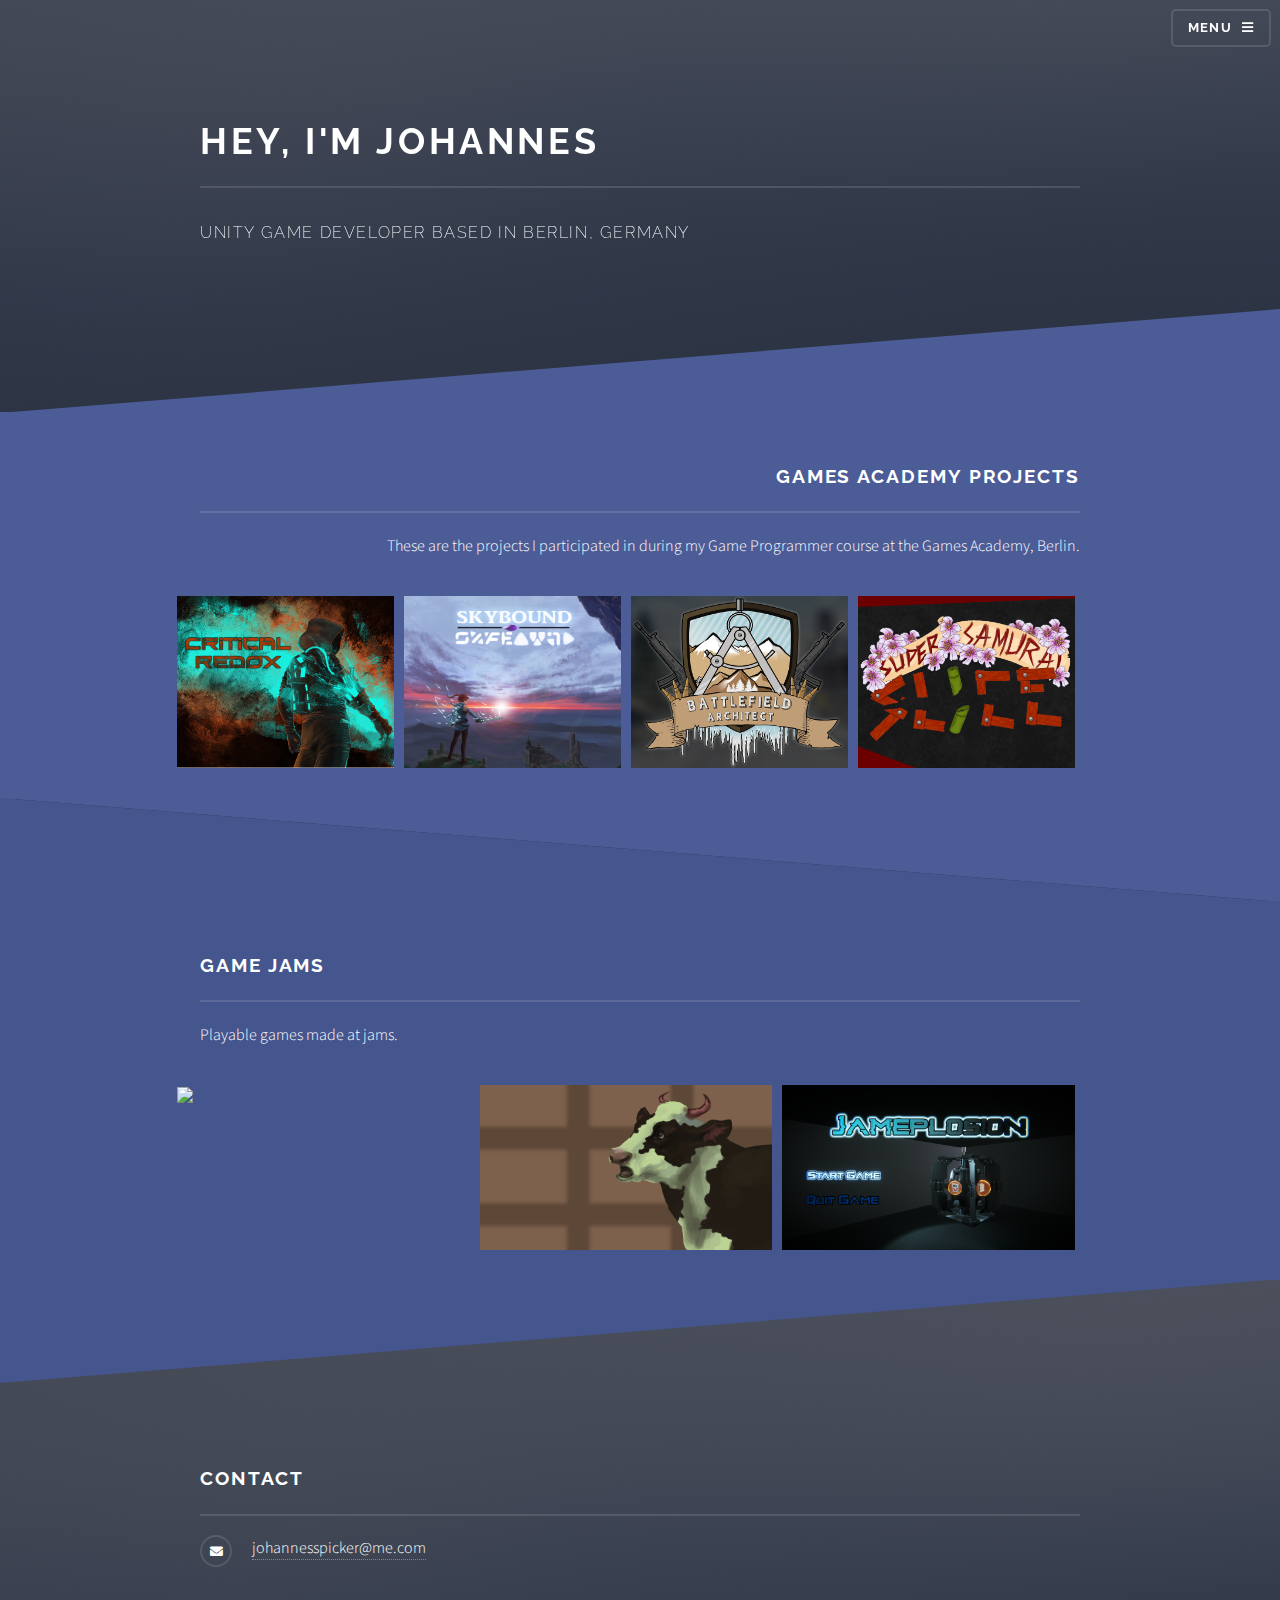
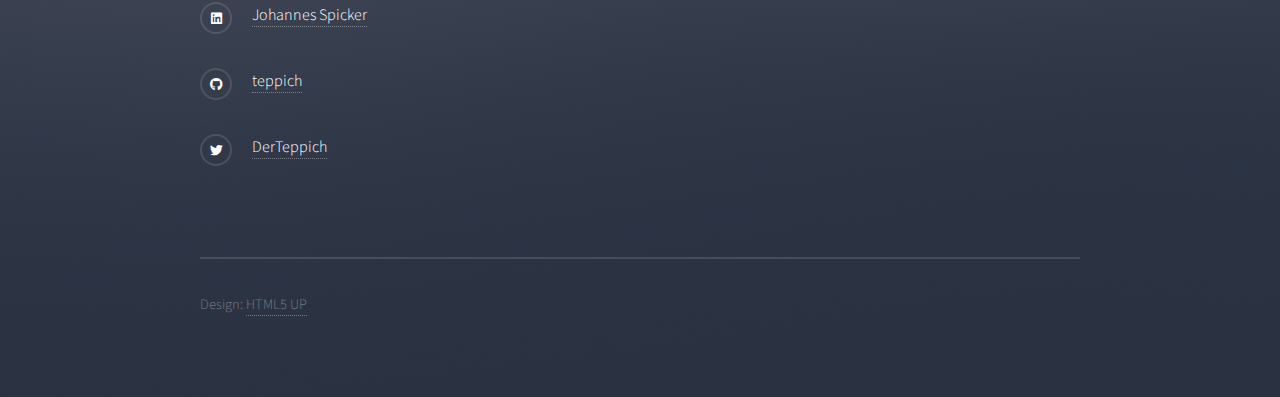
==== commit d2e54e37: "added some pictures" ====
--- a/index.html
+++ b/index.html
@@ -49,7 +49,7 @@
         <div class="inner">
             <!--            <div class="logo"><span class="icon fa-gem"></span></div>-->
             <h2>Hey, I'm Johannes</h2>
-            <p>Unity developer based in Berlin, Germany</p>
+            <p>Unity game developer based in Berlin, Germany</p>
         </div>
     </section>
 
@@ -68,20 +68,22 @@
                     </p>
                     <div class="row">
                         <div class="column4">
-                            <img id=someImage4 src="images/criticalRedox.png" class="tabGroup1" style="width: 100%"
+                            <img id=criticalRedoxHover src="images/criticalRedox.png" class="tabGroup1"
+                                 style="width: 100%"
                                  onmouseenter="openGame(event, 'criticalRedox', 'tabGroup1', 'tabContentGroup1')">
                         </div>
                         <div class="column4">
-                            <img id=someImage5 src="images/skyboundCrop.jpg" class="tabGroup1" style="width: 100%"
+                            <img id=skyboundHover src="images/skyboundCrop.jpg" class="tabGroup1" style="width: 100%"
                                  onmouseenter="openGame(event, 'skybound', 'tabGroup1', 'tabContentGroup1')">
                         </div>
                         <div class="column4">
-                            <img id=someImage6 src="images/BattlefieldArchitectCrop.png" class="tabGroup1"
+                            <img id=battlefieldArchitectHover src="images/BattlefieldArchitectCrop.png"
+                                 class="tabGroup1"
                                  style="width: 100%"
                                  onmouseenter="openGame(event, 'battlefieldArchitect', 'tabGroup1', 'tabContentGroup1')">
                         </div>
                         <div class="column4">
-                            <img id=someImage7 src="images/SuperSamuraiSliceCrop.png" class="tabGroup1"
+                            <img id=superSamuraiSliceCropHover src="images/SuperSamuraiSliceCrop.png" class="tabGroup1"
                                  style="width: 100%"
                                  onmouseenter="openGame(event, 'superSamuraiSlice', 'tabGroup1', 'tabContentGroup1')">
                         </div>
@@ -91,15 +93,15 @@
                         <h3>Critical Redox</h3>
                         <div class="row">
                             <div class="column2">
-                                <img id=criticalRedoxGameplayImage src="images/criticalRedoxGameplay.PNG"
-                                     style="width: 100%">
-                            </div>
-                            <div class="column2" style="width: 100%">
-                                <p>
-                                First semester project
-                                Nullam ultrices, neque et faucibus viverra, ex nulla cursus. Lorem ipsum dolor sit
-                                amet, etiam lorem adipiscing elit. Cras turpis ante, nullam sit amet turpis non,
-                                sollicitudin posuere urna.
+                                <img id=criticalRedoxGameplayImage3 src="images/criticalRedoxGameplay.PNG"
+                                     style="width: 100%">
+                            </div>
+                            <div class="column2" style="width: 100%">
+                                <p>
+                                    First semester project
+                                    Nullam ultrices, neque et faucibus viverra, ex nulla cursus. Lorem ipsum dolor sit
+                                    amet, etiam lorem adipiscing elit. Cras turpis ante, nullam sit amet turpis non,
+                                    sollicitudin posuere urna.
                                 </p>
                                 <p>
                                     <button onclick="document.location='https://volkmarc.itch.io/critical-redox'">
@@ -109,63 +111,25 @@
                                 </p>
                             </div>
                         </div>
-                        <div class="row">
-                            <div class="column2">
-                                <img id=criticalRedoxGameplayImage2 src="images/criticalRedoxGameplay.PNG"
-                                     style="width: 100%">
-                            </div>
-                            <div class="column2" style="width: 100%">
-                                First semester project
-                                Nullam ultrices, neque et faucibus viverra, ex nulla cursus. Lorem ipsum dolor sit
-                                amet, etiam lorem adipiscing elit. Cras turpis ante, nullam sit amet turpis non,
-                                sollicitudin posuere urna.
-
-                                <button onclick="document.location='https://volkmarc.itch.io/critical-redox'">itch.io
-                                    page
-                                </button>
-                            </div>
-                        </div>
-                        <div class="row">
-                            <div class="column2">
-                                <img id=criticalRedoxGameplayImage3 src="images/criticalRedoxGameplay.PNG"
-                                     style="width: 100%">
-                            </div>
-                            <div class="column2" style="width: 100%">
-                                First semester project
-                                Nullam ultrices, neque et faucibus viverra, ex nulla cursus. Lorem ipsum dolor sit
-                                amet, etiam lorem adipiscing elit. Cras turpis ante, nullam sit amet turpis non,
-                                sollicitudin posuere urna.
-
-                                <button onclick="document.location='https://volkmarc.itch.io/critical-redox'">itch.io
-                                    page
-                                </button>
-                            </div>
-                        </div>
                     </div>
 
                     <div id="skybound" class="tabContentGroup1">
                         <h3>Skybound</h3>
                         <div class="row">
-                            <div class="column3">
+                            <div class="column2">
                                 <img id=skyboundGameplay src="images/skyboundGameplay.PNG" style="width: 100%">
                             </div>
-                            <div class="column3" style="width: 100%">
-                                Second semester project
-                                Nullam ultrices, neque et faucibus viverra, ex nulla cursus. Lorem ipsum dolor sit
-                                amet, etiam lorem adipiscing elit. Cras turpis ante, nullam sit amet turpis non,
-                                sollicitudin posuere urna.
-
-                                <button onclick="document.location='https://volkmarc.itch.io/skybound'">itch.io page
-                                </button>
-                            </div>
-                            <div class="column3" style="width: 100%">
-                                Second semester project
-                                Nullam ultrices, neque et faucibus viverra, ex nulla cursus. Lorem ipsum dolor sit
-                                amet, etiam lorem adipiscing elit. Cras turpis ante, nullam sit amet turpis non,
-                                sollicitudin posuere urna.
-
-                                <button onclick="document.location='https://volkmarc.itch.io/skybound'">itch.io page
-                                </button>
+                            <div class="column2" style="width: 100%">
+                                <p>
+                                    Second semester project
+                                    Nullam ultrices, neque et faucibus viverra, ex nulla cursus. Lorem ipsum dolor sit
+                                    amet, etiam lorem adipiscing elit. Cras turpis ante, nullam sit amet turpis non,
+                                    sollicitudin posuere urna.
+                                </p>
+                                <p>
+                                    <button onclick="document.location='https://volkmarc.itch.io/skybound'">itch.io page
+                                    </button>
+                                </p>
                             </div>
                         </div>
                     </div>
@@ -174,14 +138,18 @@
                         <h3>Pew Pew Battlefield Architect</h3>
                         <div class="row">
                             <div class="column2" style="width: 100%">
-                                <img id=battlefieldArchitectGameplayImage src="images/battlefieldArchitectGameplay.PNG"
-                                     style="width: 100%">
-                            </div>
-                            <div class="column2" style="width: 100%">
-                                <p> Third semester project
-                                    Nullam ultrices, neque et faucibus viverra, ex nulla cursus. Lorem ipsum dolor sit
-                                    amet, etiam lorem adipiscing elit. Cras turpis ante, nullam sit amet turpis non,
-                                    sollicitudin posuere urna.
+                                <img id=battlefieldArchitectGameplayImage
+                                     src="images/battlefieldArchitectGameplay.PNG"
+                                     style="width: 100%">
+                            </div>
+                            <div class="column2" style="width: 100%">
+                                <p>
+                                    Third semester project
+                                    Nullam ultrices, neque et faucibus viverra, ex nulla cursus. Lorem ipsum dolor
+                                    sit amet, etiam lorem adipiscing elit. Cras turpis ante, nullam sit amet turpis non,
+                                    sollicitudin posuere urna.
+                                </p>
+                                <p>
                                     <button onclick="document.location='https://github.com/Assertores/PewPew-BattlefieldArchitect-'">
                                         github repo
                                     </button>
@@ -198,13 +166,18 @@
                                      style="width: 100%">
                             </div>
                             <div class="column2" style="width: 100%">
-                                Fourth semester project
-                                Nullam ultrices, neque et faucibus viverra, ex nulla cursus. Lorem ipsum dolor sit
-                                amet, etiam lorem adipiscing elit. Cras turpis ante, nullam sit amet turpis non,
-                                sollicitudin posuere urna.
-                                <button onclick="document.location='https://github.com/RezBoxx/super-samurai-slicer'">
-                                    github repo
-                                </button>
+
+                                <p>
+                                    Fourth semester project
+                                    Nullam ultrices, neque et faucibus viverra, ex nulla cursus. Lorem ipsum dolor sit
+                                    amet, etiam lorem adipiscing elit. Cras turpis ante, nullam sit amet turpis non,
+                                    sollicitudin posuere urna.
+                                </p>
+                                <p>
+                                    <button onclick="document.location='https://github.com/RezBoxx/super-samurai-slicer'">
+                                        github repo
+                                    </button>
+                                </p>
                             </div>
                         </div>
                     </div>
@@ -212,54 +185,107 @@
             </div>
         </section>
 
+        <!-- GameJams: Final Days, FloodDefense, Jamplosion -->
+
         <!-- Two -->
         <section id="two" class="wrapper alt spotlight style2">
             <div class="inner">
-                <a href="#" class="image"><img src="images/pic02.jpg" alt=""/></a>
                 <div class="content">
-                    <h2 class="major">Tempus adipiscing</h2>
-                    <p>Lorem ipsum dolor sit amet, etiam lorem adipiscing elit. Cras turpis ante, nullam sit amet turpis
-                        non, sollicitudin posuere urna. Mauris id tellus arcu. Nunc vehicula id nulla dignissim dapibus.
-                        Nullam ultrices, neque et faucibus viverra, ex nulla cursus.Lorem ipsum dolor sit amet, etiam
-                        lorem adipiscing elit. Cras turpis ante, nullam sit amet turpis non, sollicitudin posuere urna.
-                        Mauris id tellus arcu. Nunc vehicula id nulla dignissim dapibus. Nullam ultrices, neque et
-                        faucibus viverra, ex nulla cursus.Lorem ipsum dolor sit amet, etiam lorem adipiscing elit. Cras
-                        turpis ante, nullam sit amet turpis non, sollicitudin posuere urna. Mauris id tellus arcu. Nunc
-                        vehicula id nulla dignissim dapibus. Nullam ultrices, neque et faucibus viverra, ex nulla
-                        cursus.Lorem ipsum dolor sit amet, etiam lorem adipiscing elit. Cras turpis ante, nullam sit
-                        amet turpis non, sollicitudin posuere urna. Mauris id tellus arcu. Nunc vehicula id nulla
-                        dignissim dapibus. Nullam ultrices, neque et faucibus viverra, ex nulla cursus.Lorem ipsum dolor
-                        sit amet, etiam lorem adipiscing elit. Cras turpis ante, nullam sit amet turpis non,
-                        sollicitudin posuere urna. Mauris id tellus arcu. Nunc vehicula id nulla dignissim dapibus.
-                        Nullam ultrices, neque et faucibus viverra, ex nulla cursus.Lorem ipsum dolor sit amet, etiam
-                        lorem adipiscing elit. Cras turpis ante, nullam sit amet turpis non, sollicitudin posuere urna.
-                        Mauris id tellus arcu. Nunc vehicula id nulla dignissim dapibus. Nullam ultrices, neque et
-                        faucibus viverra, ex nulla cursus.Lorem ipsum dolor sit amet, etiam lorem adipiscing elit. Cras
-                        turpis ante, nullam sit amet turpis non, sollicitudin posuere urna. Mauris id tellus arcu. Nunc
-                        vehicula id nulla dignissim dapibus. Nullam ultrices, neque et faucibus viverra, ex nulla
-                        cursus.Lorem ipsum dolor sit amet, etiam lorem adipiscing elit. Cras turpis ante, nullam sit
-                        amet turpis non, sollicitudin posuere urna. Mauris id tellus arcu. Nunc vehicula id nulla
-                        dignissim dapibus. Nullam ultrices, neque et faucibus viverra, ex nulla cursus.Lorem ipsum dolor
-                        sit amet, etiam lorem adipiscing elit. Cras turpis ante, nullam sit amet turpis non,
-                        sollicitudin posuere urna. Mauris id tellus arcu. Nunc vehicula id nulla dignissim dapibus.
-                        Nullam ultrices, neque et faucibus viverra, ex nulla cursus.Lorem ipsum dolor sit amet, etiam
-                        lorem adipiscing elit. Cras turpis ante, nullam sit amet turpis non, sollicitudin posuere urna.
-                        Mauris id tellus arcu. Nunc vehicula id nulla dignissim dapibus. Nullam ultrices, neque et
-                        faucibus viverra, ex nulla cursus.Lorem ipsum dolor sit amet, etiam lorem adipiscing elit. Cras
-                        turpis ante, nullam sit amet turpis non, sollicitudin posuere urna. Mauris id tellus arcu. Nunc
-                        vehicula id nulla dignissim dapibus. Nullam ultrices, neque et faucibus viverra, ex nulla
-                        cursus.Lorem ipsum dolor sit amet, etiam lorem adipiscing elit. Cras turpis ante, nullam sit
-                        amet turpis non, sollicitudin posuere urna. Mauris id tellus arcu. Nunc vehicula id nulla
-                        dignissim dapibus. Nullam ultrices, neque et faucibus viverra, ex nulla cursus.Lorem ipsum dolor
-                        sit amet, etiam lorem adipiscing elit. Cras turpis ante, nullam sit amet turpis non,
-                        sollicitudin posuere urna. Mauris id tellus arcu. Nunc vehicula id nulla dignissim dapibus.
-                        Nullam ultrices, neque et faucibus viverra, ex nulla cursus.</p>
-                    <a href="#" class="special">Learn more</a>
+                    <h2 class="major">Game Jams</h2>
+
+                    <p>
+                        Playable games made at jams.
+                    </p>
+                    <div class="row">
+                        <div class="column3">
+                            <img id=finalDaysHover src="images/finalDays.png" class="tabGroup2" style="width: 100%"
+                                 onmouseenter="openGame(event, 'finalDays', 'tabGroup2', 'tabContentGroup2')">
+                        </div>
+                        <div class="column3">
+                            <img id=floodDefenseHover src="images/floodDefense.png" class="tabGroup2"
+                                 style="width: 100%"
+                                 onmouseenter="openGame(event, 'floodDefense', 'tabGroup2', 'tabContentGroup2')">
+                        </div>
+                        <div class="column3">
+                            <img id=jamplosionHover src="images/jamplosion2.png" class="tabGroup2"
+                                 style="width: 100%"
+                                 onmouseenter="openGame(event, 'jamplosion', 'tabGroup2', 'tabContentGroup2')">
+                        </div>
+                    </div>
+
+                    <div id="finalDays" class="tabContentGroup2">
+                        <h3>Final Days</h3>
+                        <div class="row">
+                            <div class="column2" style="width: 100%">
+                                <p>
+                                    First semester project
+                                    Nullam ultrices, neque et faucibus viverra, ex nulla cursus. Lorem ipsum dolor sit
+                                    amet, etiam lorem adipiscing elit. Cras turpis ante, nullam sit amet turpis non,
+                                    sollicitudin posuere urna.
+                                </p>
+                                <p>
+                                    <button onclick="document.location='https://davemakesgames.itch.io/final-days'">
+                                        itch.io page
+                                    </button>
+                                </p>
+                            </div>
+                            <div class="column2">
+                                <img id=finalDaysGameplayImage src="images/finalDaysGameplay.png"
+                                     style="width: 100%">
+                            </div>
+                        </div>
+                    </div>
+
+                    <div id="floodDefense" class="tabContentGroup2">
+                        <h3>Flood Defense</h3>
+                        <div class="row">
+                            <div class="column2" style="width: 100%">
+                                <p>
+                                    Second semester project
+                                    Nullam ultrices, neque et faucibus viverra, ex nulla cursus. Lorem ipsum dolor sit
+                                    amet, etiam lorem adipiscing elit. Cras turpis ante, nullam sit amet turpis non,
+                                    sollicitudin posuere urna.
+                                </p>
+                                <p>
+                                    <button onclick="document.location='https://github.com/JohannesSpicker/Flood_Defense'">
+                                        github repo
+                                    </button>
+                                </p>
+                            </div>
+                            <div class="column2">
+                                <img id=floodDefenseGameplayImage src="images/floodDefenseGameplay.png"
+                                     style="width: 100%">
+                            </div>
+                        </div>
+                    </div>
+
+                    <div id="jamplosion" class="tabContentGroup2">
+                        <h3>Jamplosion</h3>
+                        <div class="row">
+                            <div class="column2" style="width: 100%">
+                                <p>
+                                    Third semester project
+                                    Nullam ultrices, neque et faucibus viverra, ex nulla cursus. Lorem ipsum dolor
+                                    sit amet, etiam lorem adipiscing elit. Cras turpis ante, nullam sit amet turpis non,
+                                    sollicitudin posuere urna.
+                                </p>
+                                <p>
+                                    <button onclick="document.location='https://clemna.itch.io/jamplosion'">itch.io page
+                                    </button>
+                                </p>
+                            </div>
+                            <div class="column2" style="width: 100%">
+                                <img id=jamplosionGameplayImage
+                                     src="images/jamplosionGameplay.PNG"
+                                     style="width: 100%">
+                            </div>
+                        </div>
+                    </div>
                 </div>
             </div>
         </section>
 
-        <!-- Three -->
+        <!-- Three 
         <section id="three" class="wrapper spotlight style3">
             <div class="inner">
                 <a href="#" class="image"><img src="images/pic03.jpg" alt=""/></a>
@@ -272,93 +298,26 @@
                 </div>
             </div>
         </section>
-
-        <!-- Four -->
-        <section id="four" class="wrapper alt style1">
-            <div class="inner">
-                <h2 class="major">Vitae phasellus</h2>
-                <p>Cras mattis ante fermentum, malesuada neque vitae, eleifend erat. Phasellus non pulvinar erat. Fusce
-                    tincidunt, nisl eget mattis egestas, purus ipsum consequat orci, sit amet lobortis lorem lacus in
-                    tellus. Sed ac elementum arcu. Quisque placerat auctor laoreet.</p>
-                <section class="features">
-                    <article>
-                        <a href="#" class="image"><img src="images/pic04.jpg" alt=""/></a>
-                        <h3 class="major">Sed feugiat lorem</h3>
-                        <p>Lorem ipsum dolor sit amet, consectetur adipiscing vehicula id nulla dignissim dapibus
-                            ultrices.</p>
-                        <a href="#" class="special">Learn more</a>
-                    </article>
-                    <article>
-                        <a href="#" class="image"><img src="images/pic05.jpg" alt=""/></a>
-                        <h3 class="major">Nisl placerat</h3>
-                        <p>Lorem ipsum dolor sit amet, consectetur adipiscing vehicula id nulla dignissim dapibus
-                            ultrices.</p>
-                        <a href="#" class="special">Learn more</a>
-                    </article>
-                    <article>
-                        <a href="#" class="image"><img src="images/pic06.jpg" alt=""/></a>
-                        <h3 class="major">Ante fermentum</h3>
-                        <p>Lorem ipsum dolor sit amet, consectetur adipiscing vehicula id nulla dignissim dapibus
-                            ultrices.</p>
-                        <a href="#" class="special">Learn more</a>
-                    </article>
-                    <article>
-                        <a href="#" class="image"><img src="images/pic07.jpg" alt=""/></a>
-                        <h3 class="major">Fusce consequat</h3>
-                        <p>Lorem ipsum dolor sit amet, consectetur adipiscing vehicula id nulla dignissim dapibus
-                            ultrices.</p>
-                        <a href="#" class="special">Learn more</a>
-                    </article>
-                </section>
-                <ul class="actions">
-                    <li><a href="#" class="button">Browse All</a></li>
-                </ul>
-            </div>
-        </section>
+        -->
 
     </section>
 
     <!-- Footer -->
     <section id="footer">
         <div class="inner">
-            <h2 class="major">Get in touch</h2>
-            <p>Cras mattis ante fermentum, malesuada neque vitae, eleifend erat. Phasellus non pulvinar erat. Fusce
-                tincidunt, nisl eget mattis egestas, purus ipsum consequat orci, sit amet lobortis lorem lacus in
-                tellus. Sed ac elementum arcu. Quisque placerat auctor laoreet.</p>
-            <form method="post" action="#">
-                <div class="fields">
-                    <div class="field">
-                        <label for="name">Name</label>
-                        <input type="text" name="name" id="name"/>
-                    </div>
-                    <div class="field">
-                        <label for="email">Email</label>
-                        <input type="email" name="email" id="email"/>
-                    </div>
-                    <div class="field">
-                        <label for="message">Message</label>
-                        <textarea name="message" id="message" rows="4"></textarea>
-                    </div>
-                </div>
-                <ul class="actions">
-                    <li><input type="submit" value="Send Message"/></li>
-                </ul>
-            </form>
+            <h2 class="major">Contact</h2>
+
             <ul class="contact">
-                <li class="icon solid fa-home">
-                    Untitled Inc<br/>
-                    1234 Somewhere Road Suite #2894<br/>
-                    Nashville, TN 00000-0000
+                <li class="icon solid fa-envelope"><a href="mailto:johannesspicker@me.com">johannesspicker@me.com</a>
                 </li>
-                <li class="icon solid fa-phone">(000) 000-0000</li>
-                <li class="icon solid fa-envelope"><a href="#">information@untitled.tld</a></li>
-                <li class="icon brands fa-twitter"><a href="#">twitter.com/untitled-tld</a></li>
-                <li class="icon brands fa-facebook-f"><a href="#">facebook.com/untitled-tld</a></li>
-                <li class="icon brands fa-instagram"><a href="#">instagram.com/untitled-tld</a></li>
+                <li class="icon brands fa-linkedin"><a href="https://www.linkedin.com/in/spicker/">Johannes Spicker</a>
+                </li>
+                <li class="icon brands fa-github"><a href="https://github.com/JohannesSpicker">teppich</a>
+                </li>
+                <li class="icon brands fa-twitter"><a href="https://twitter.com/DerTeppich">DerTeppich</a></li>
             </ul>
             <ul class="copyright">
-                <li>&copy; Untitled Inc. All rights reserved.</li>
-                <li>Design: <a href="http://html5up.net">HTML5 UP</a></li>
+                <li>Design: <a href="https://html5up.net">HTML5 UP</a></li>
             </ul>
         </div>
     </section>
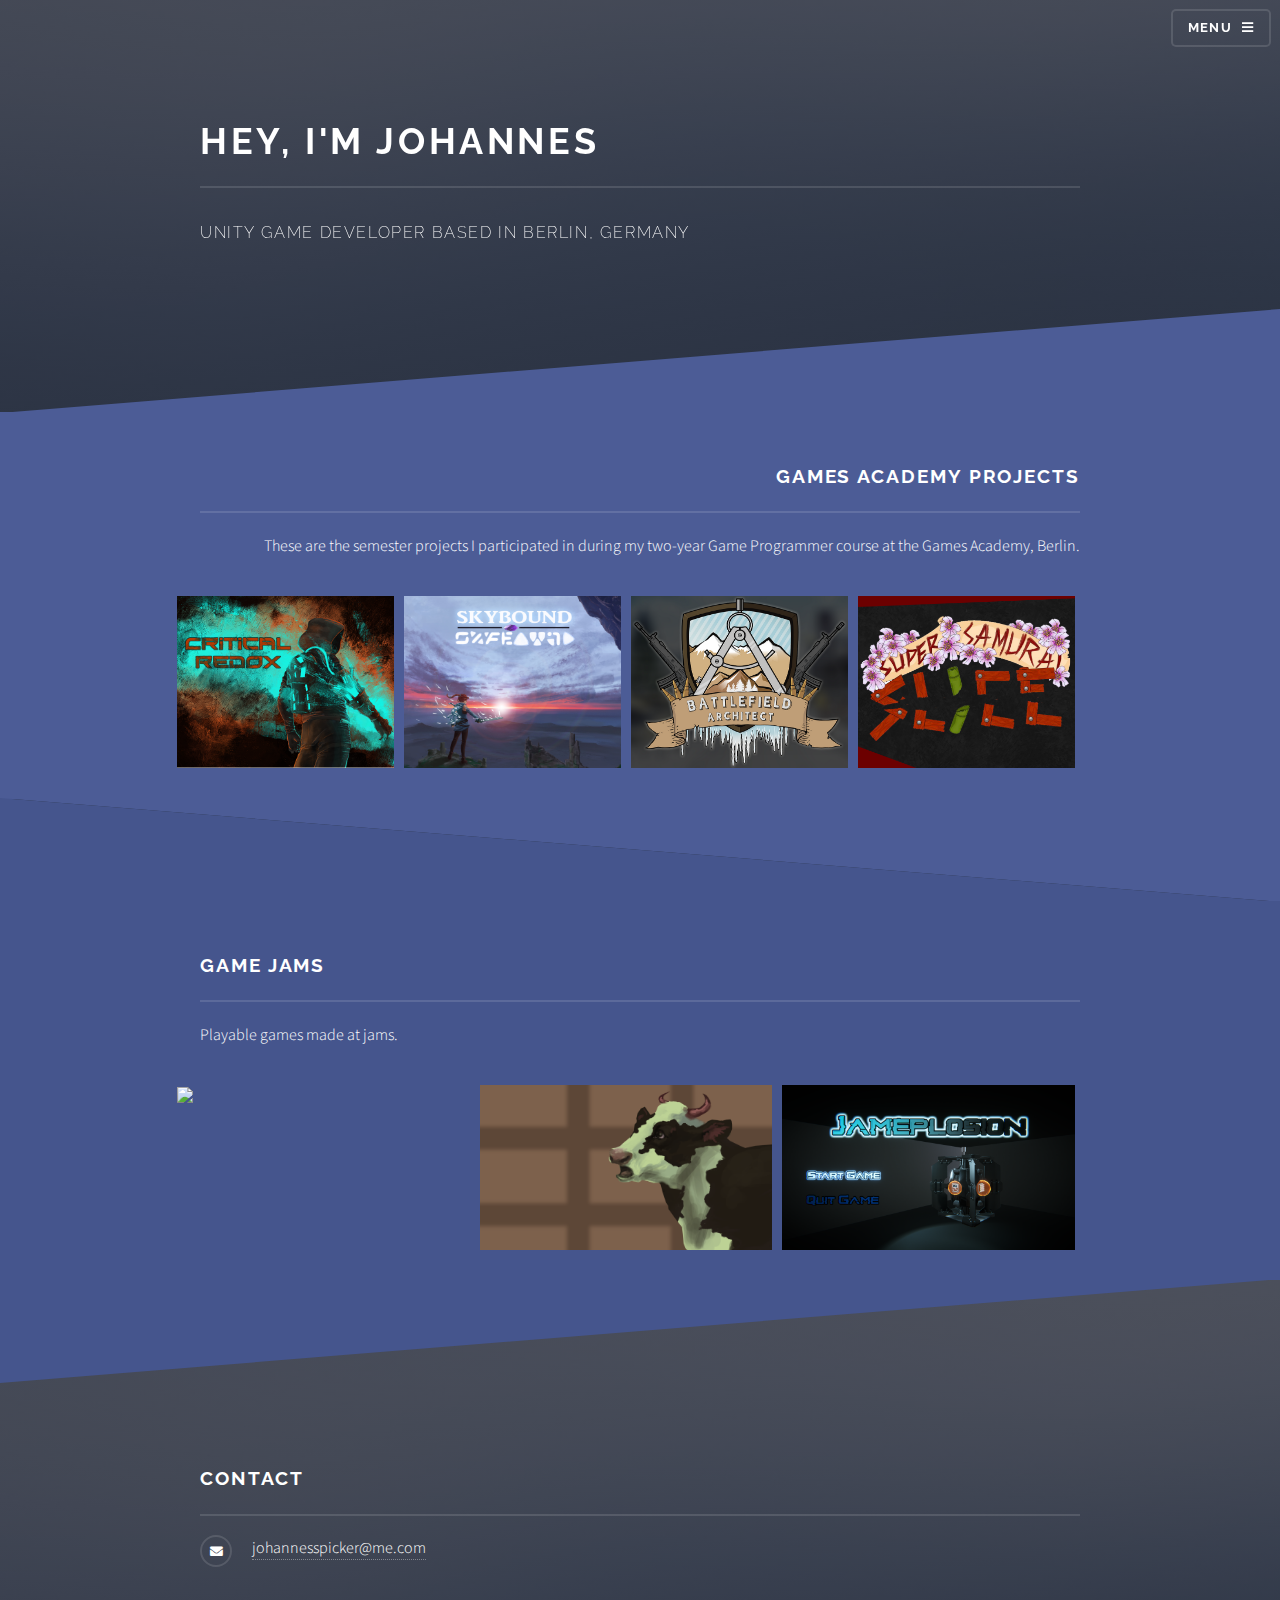
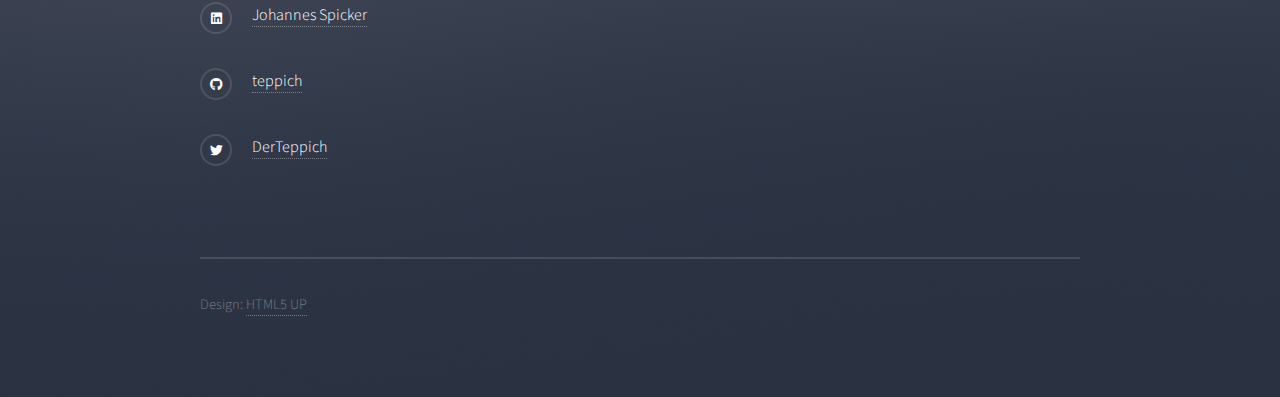
==== commit 583b2c43: "added some pictures and descriptions" ====
--- a/index.html
+++ b/index.html
@@ -63,8 +63,8 @@
                     <h2 class="major">Games Academy Projects</h2>
 
                     <p>
-                        These are the projects I participated in during my Game Programmer course at the Games Academy,
-                        Berlin.
+                        These are the semester projects I participated in during my two-year Game Programmer course at the Games Academy,
+                        Berlin. 
                     </p>
                     <div class="row">
                         <div class="column4">
@@ -98,10 +98,7 @@
                             </div>
                             <div class="column2" style="width: 100%">
                                 <p>
-                                    First semester project
-                                    Nullam ultrices, neque et faucibus viverra, ex nulla cursus. Lorem ipsum dolor sit
-                                    amet, etiam lorem adipiscing elit. Cras turpis ante, nullam sit amet turpis non,
-                                    sollicitudin posuere urna.
+                                    A stealth adventure set in a Cyberpunk world.
                                 </p>
                                 <p>
                                     <button onclick="document.location='https://volkmarc.itch.io/critical-redox'">
@@ -121,10 +118,7 @@
                             </div>
                             <div class="column2" style="width: 100%">
                                 <p>
-                                    Second semester project
-                                    Nullam ultrices, neque et faucibus viverra, ex nulla cursus. Lorem ipsum dolor sit
-                                    amet, etiam lorem adipiscing elit. Cras turpis ante, nullam sit amet turpis non,
-                                    sollicitudin posuere urna.
+                                    A third-person adventure game of exploring caves and floating islands.
                                 </p>
                                 <p>
                                     <button onclick="document.location='https://volkmarc.itch.io/skybound'">itch.io page
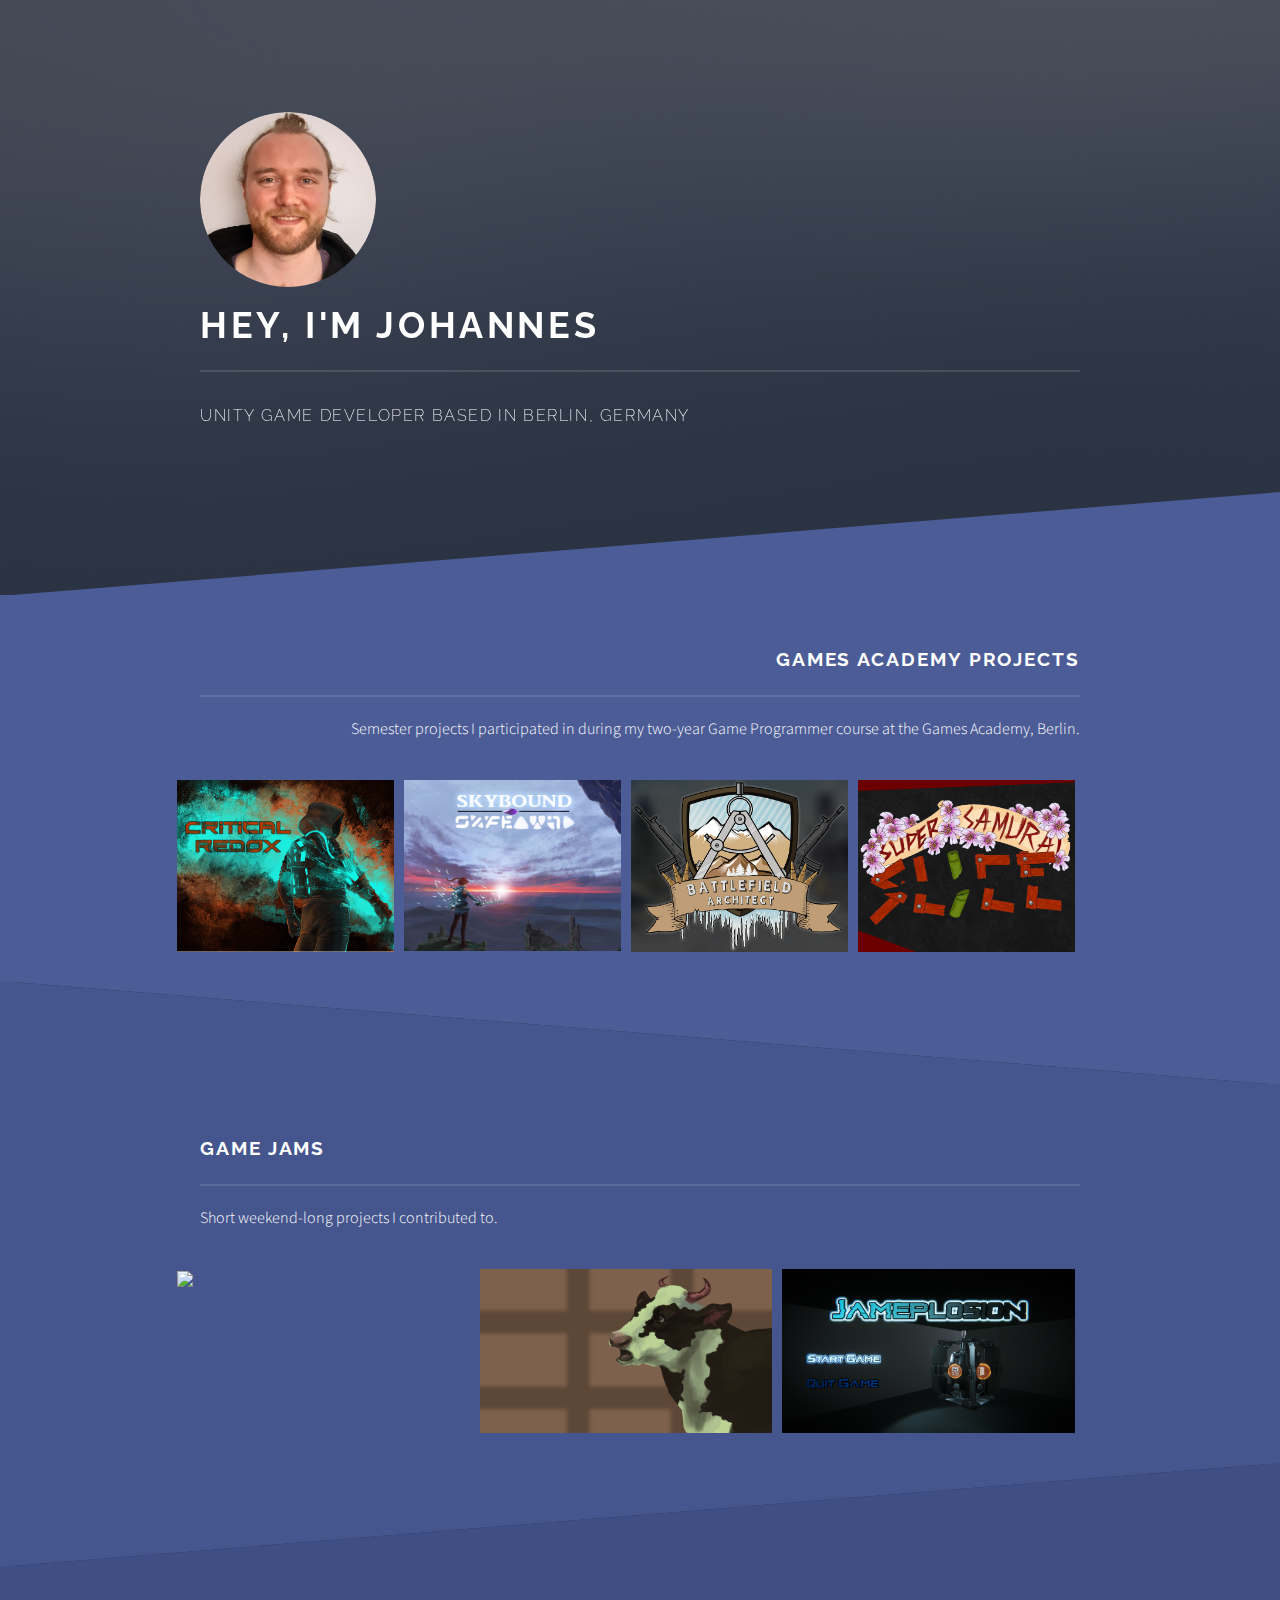
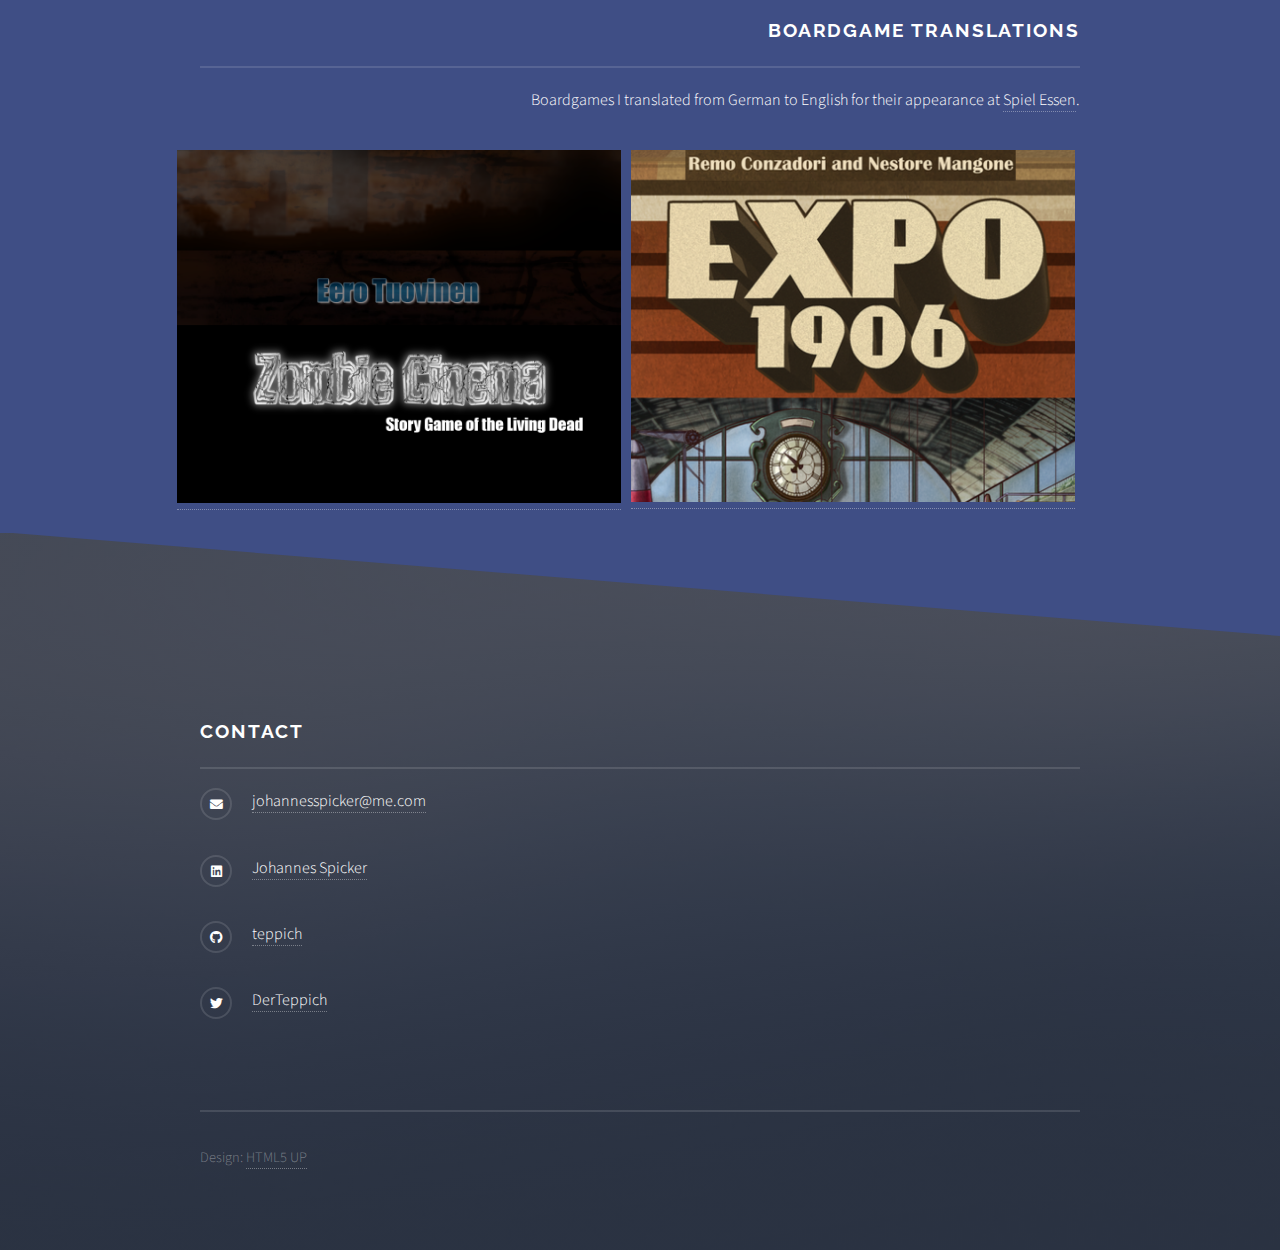
==== commit 4b6bd40a: "more pictures and descriptions" ====
--- a/index.html
+++ b/index.html
@@ -23,31 +23,14 @@
 
     <!-- Header -->
     <header id="header" class="alt">
-        <h1><a href="index.html">Solid State</a></h1>
-        <nav>
-            <a href="#menu">Menu</a>
-        </nav>
+        <h1><a href="index.html">Johannes Spicker</a></h1>
     </header>
-
-    <!-- Menu -->
-    <nav id="menu">
-        <div class="inner">
-            <h2>Menu</h2>
-            <ul class="links">
-                <li><a href="index.html">Home</a></li>
-                <li><a href="generic.html">Generic</a></li>
-                <li><a href="elements.html">Elements</a></li>
-                <li><a href="#">Log In</a></li>
-                <li><a href="#">Sign Up</a></li>
-            </ul>
-            <a href="#" class="close">Close</a>
-        </div>
-    </nav>
 
     <!-- Banner -->
     <section id="banner">
         <div class="inner">
             <!--            <div class="logo"><span class="icon fa-gem"></span></div>-->
+            <img class="image round" src="images/MyFaceInACircle.png" alt=""/>
             <h2>Hey, I'm Johannes</h2>
             <p>Unity game developer based in Berlin, Germany</p>
         </div>
@@ -61,10 +44,9 @@
             <div class="inner">
                 <div class="content">
                     <h2 class="major">Games Academy Projects</h2>
-
                     <p>
-                        These are the semester projects I participated in during my two-year Game Programmer course at the Games Academy,
-                        Berlin. 
+                        Semester projects I participated in during my two-year Game Programmer course at the Games
+                        Academy, Berlin.
                     </p>
                     <div class="row">
                         <div class="column4">
@@ -156,7 +138,7 @@
                         <h3>Super Samurai Slice</h3>
                         <div class="row">
                             <div class="column2" style="width: 100%">
-                                <img id=superSamuraiSliceGameplayImage src="images/superSamuraiSliceGameplay.PNG"
+                                <img id=superSamuraiSliceGameplayImage src="images/superSamuraiSliceGameplay2.PNG"
                                      style="width: 100%">
                             </div>
                             <div class="column2" style="width: 100%">
@@ -188,7 +170,7 @@
                     <h2 class="major">Game Jams</h2>
 
                     <p>
-                        Playable games made at jams.
+                        Short weekend-long projects I contributed to.
                     </p>
                     <div class="row">
                         <div class="column3">
@@ -211,11 +193,12 @@
                         <h3>Final Days</h3>
                         <div class="row">
                             <div class="column2" style="width: 100%">
-                                <p>
-                                    First semester project
-                                    Nullam ultrices, neque et faucibus viverra, ex nulla cursus. Lorem ipsum dolor sit
-                                    amet, etiam lorem adipiscing elit. Cras turpis ante, nullam sit amet turpis non,
-                                    sollicitudin posuere urna.
+                                An experience of caring for patients in a hospice.
+
+
+                                <p>
+                                    Created at <a href="https://itch.io/jam/peace-game-jam/entries">Peace Game Jam
+                                    2018</a>.
                                 </p>
                                 <p>
                                     <button onclick="document.location='https://davemakesgames.itch.io/final-days'">
@@ -235,14 +218,11 @@
                         <div class="row">
                             <div class="column2" style="width: 100%">
                                 <p>
-                                    Second semester project
-                                    Nullam ultrices, neque et faucibus viverra, ex nulla cursus. Lorem ipsum dolor sit
-                                    amet, etiam lorem adipiscing elit. Cras turpis ante, nullam sit amet turpis non,
-                                    sollicitudin posuere urna.
-                                </p>
-                                <p>
-                                    <button onclick="document.location='https://github.com/JohannesSpicker/Flood_Defense'">
-                                        github repo
+                                    Created at <a href="https://itch.io/jam/ga-game-jam-5/entries">GA Game Jam #5</a>.
+                                </p>
+                                <p>
+                                    <button onclick="document.location='https://onii-chanfl.itch.io/flood-defense'">
+                                        itch.io page
                                     </button>
                                 </p>
                             </div>
@@ -258,10 +238,8 @@
                         <div class="row">
                             <div class="column2" style="width: 100%">
                                 <p>
-                                    Third semester project
-                                    Nullam ultrices, neque et faucibus viverra, ex nulla cursus. Lorem ipsum dolor
-                                    sit amet, etiam lorem adipiscing elit. Cras turpis ante, nullam sit amet turpis non,
-                                    sollicitudin posuere urna.
+                                    Created at <a href="https://itch.io/jam/ga-remote-jam/entries">GA Remote Jam
+                                    2020</a>.
                                 </p>
                                 <p>
                                     <button onclick="document.location='https://clemna.itch.io/jamplosion'">itch.io page
@@ -279,20 +257,30 @@
             </div>
         </section>
 
-        <!-- Three 
         <section id="three" class="wrapper spotlight style3">
             <div class="inner">
-                <a href="#" class="image"><img src="images/pic03.jpg" alt=""/></a>
                 <div class="content">
-                    <h2 class="major">Nullam dignissim</h2>
-                    <p>Lorem ipsum dolor sit amet, etiam lorem adipiscing elit. Cras turpis ante, nullam sit amet turpis
-                        non, sollicitudin posuere urna. Mauris id tellus arcu. Nunc vehicula id nulla dignissim dapibus.
-                        Nullam ultrices, neque et faucibus viverra, ex nulla cursus.</p>
-                    <a href="#" class="special">Learn more</a>
+                    <h2 class="major">Boardgame Translations</h2>
+                    <p>Boardgames I translated from German to English for their appearance at <a
+                            href="https://www.spiel-messe.com/en/">Spiel Essen</a>.</p>
+                    <div class="row">
+                        <div class="column3">
+                            <a href="https://www.arkenstonepublishing.net/wp-content/uploads/ZombieCinema_rules_German.pdf">
+                                <img id=zombieCinema src="images/zombieCinema.png" class="tabGroup3" style="width: 100%"
+                                     onmouseenter="openGame(event, 'finalDays', 'tabGroup2', 'tabContentGroup2')">
+                            </a>
+                        </div>
+                        <div class="column3">
+                            <a href="https://boardgamegeek.com/filepage/123376/german-rulebook">
+                                <img id=expo1906 src="images/expo1906.png" class="tabGroup3"
+                                     style="width: 100%"
+                                     onmouseenter="openGame(event, 'floodDefense', 'tabGroup2', 'tabContentGroup2')">
+                            </a>
+                        </div>
+                    </div>
                 </div>
             </div>
         </section>
-        -->
 
     </section>
 
--- a/assets/css/main.css
+++ b/assets/css/main.css
@@ -2423,6 +2423,11 @@
 .image img {
     border-radius: 5px;
     display: block;
+}
+
+.image.round {
+    border-radius: 50%;
+    max-width: 20%;
 }
 
 .image.left, .image.right {
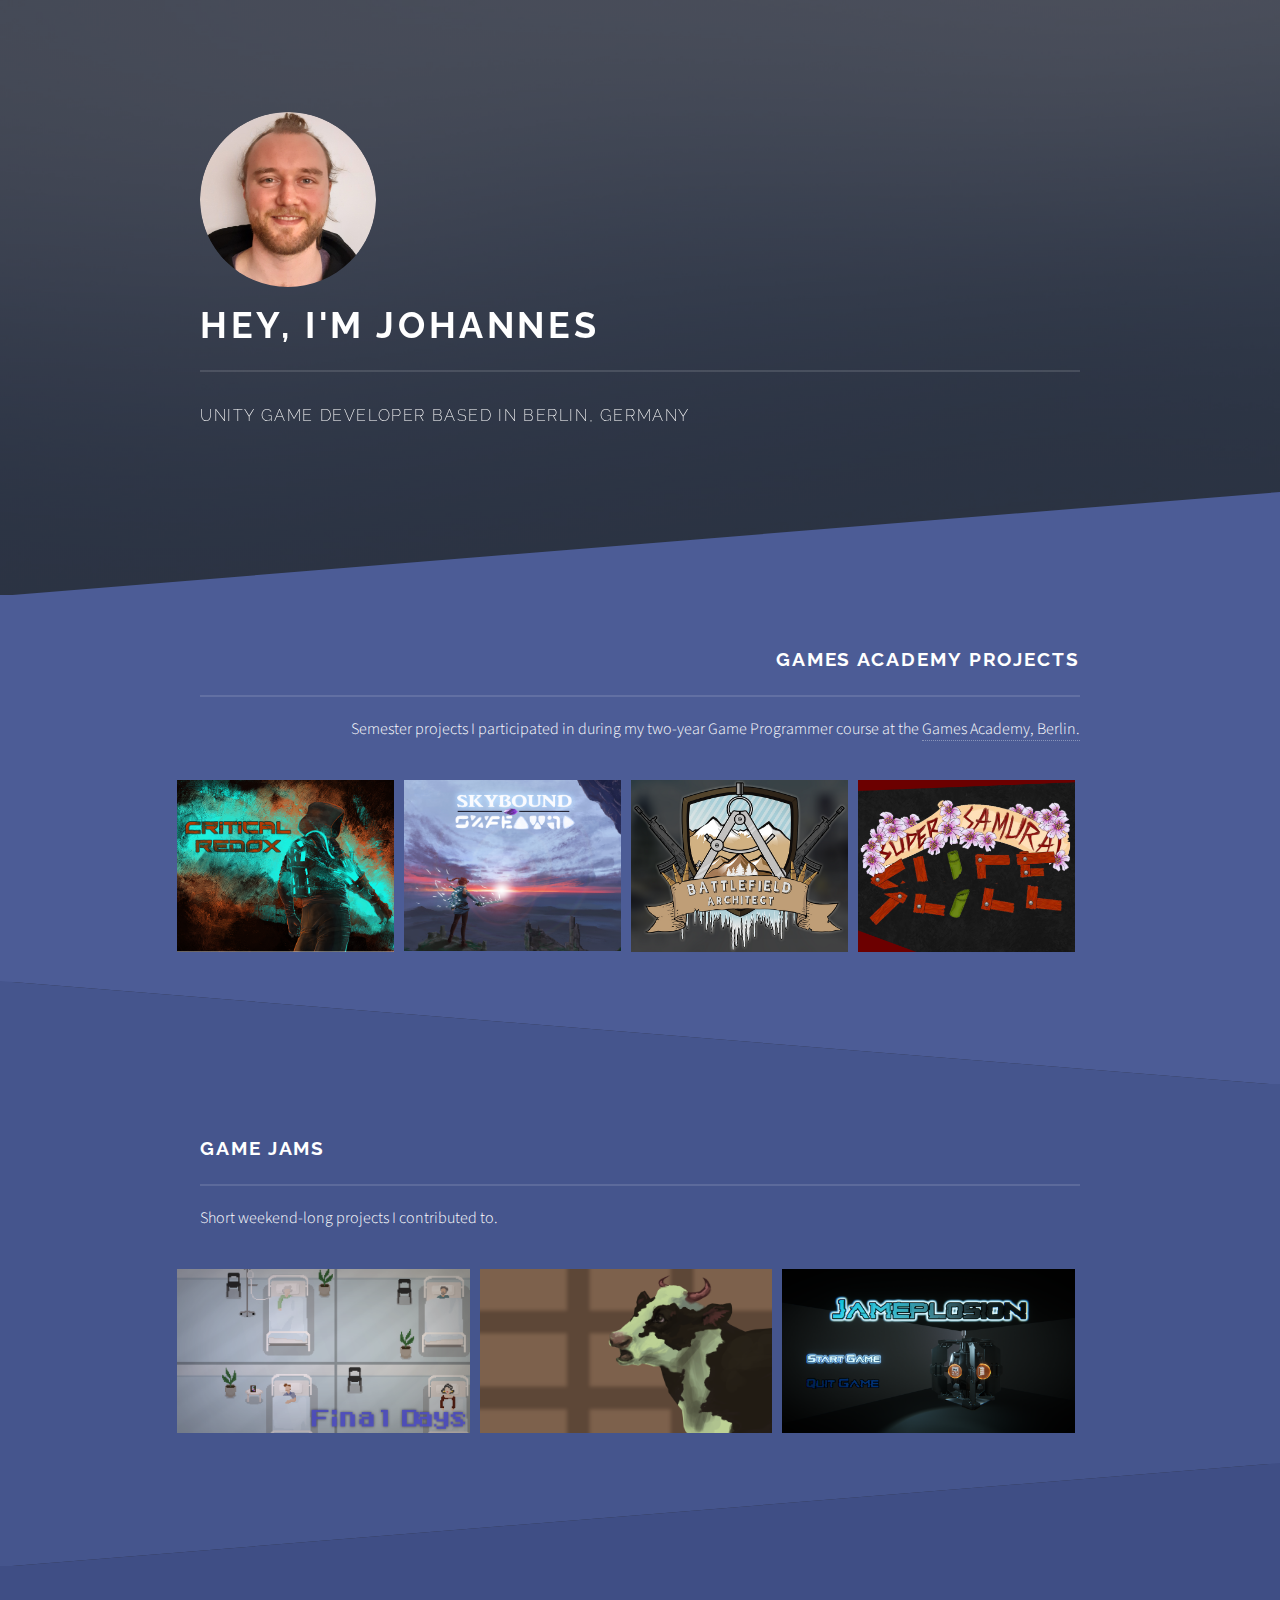
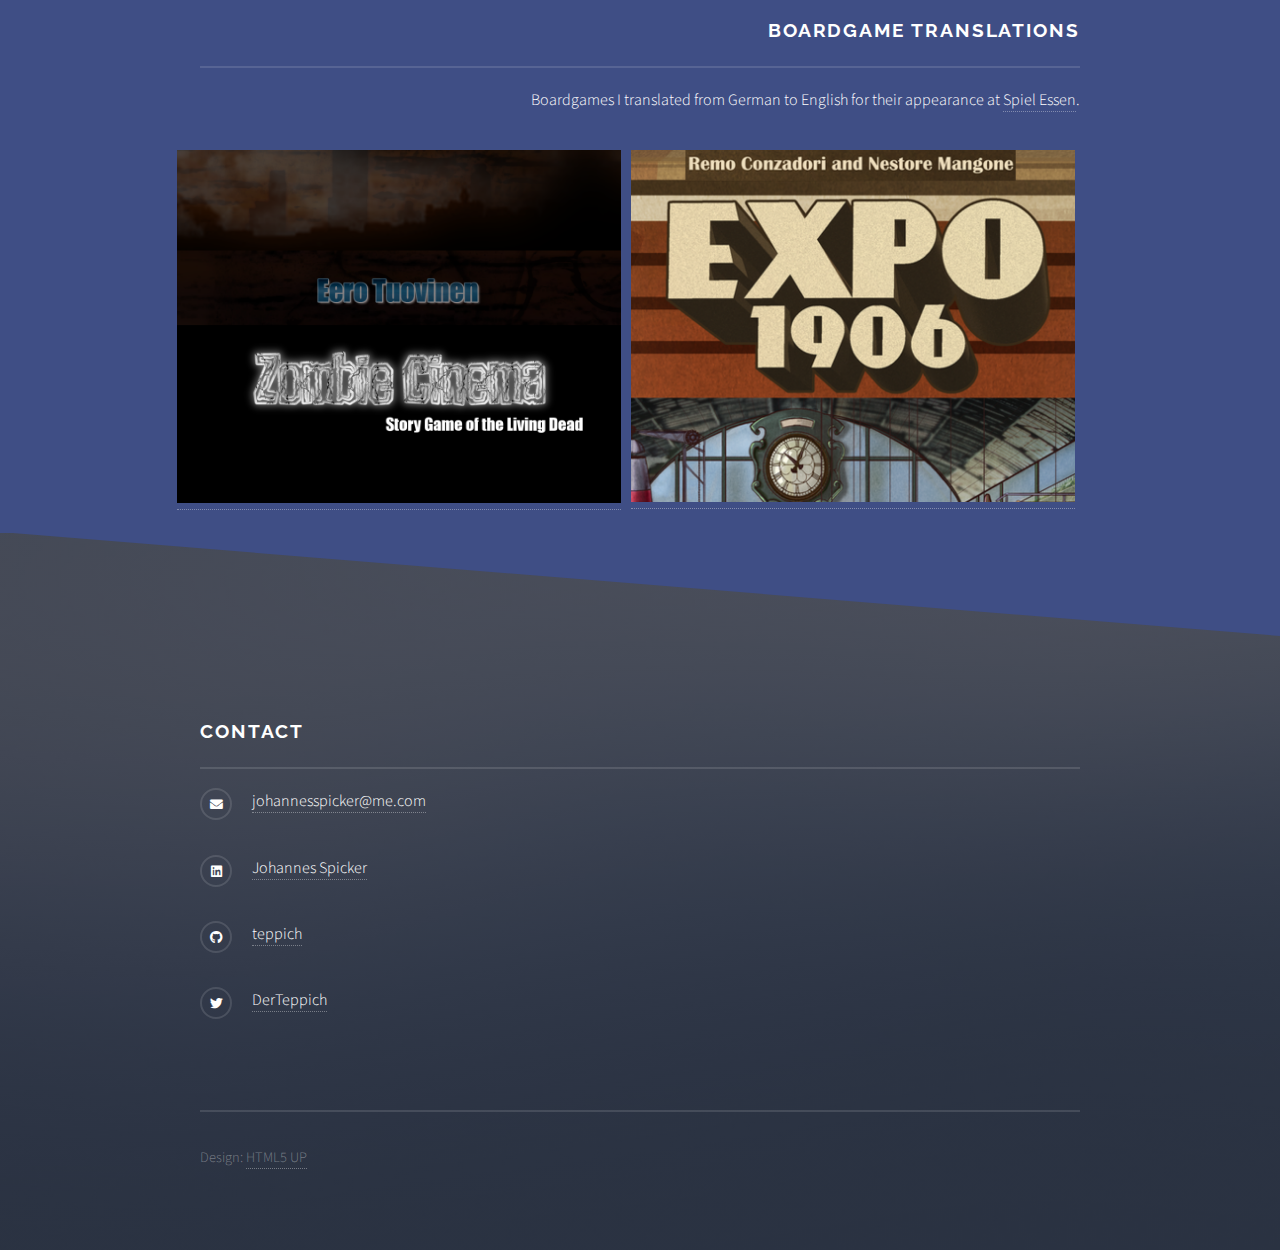
==== commit 19083951: "added a hyperlink to ga" ====
--- a/index.html
+++ b/index.html
@@ -45,8 +45,8 @@
                 <div class="content">
                     <h2 class="major">Games Academy Projects</h2>
                     <p>
-                        Semester projects I participated in during my two-year Game Programmer course at the Games
-                        Academy, Berlin.
+                        Semester projects I participated in during my two-year Game Programmer course at the <a href="https://www.games-academy.de/en/homepage/">Games
+                        Academy, Berlin.</a>
                     </p>
                     <div class="row">
                         <div class="column4">
@@ -75,13 +75,21 @@
                         <h3>Critical Redox</h3>
                         <div class="row">
                             <div class="column2">
-                                <img id=criticalRedoxGameplayImage3 src="images/criticalRedoxGameplay.PNG"
-                                     style="width: 100%">
-                            </div>
-                            <div class="column2" style="width: 100%">
-                                <p>
-                                    A stealth adventure set in a Cyberpunk world.
-                                </p>
+                                <img id=criticalRedoxGameplayImage3 src="images/criticalRedoxGameplay.png"
+                                     style="width: 100%">
+                            </div>
+                            <div class="column2" style="width: 100%">
+                                <p>
+                                    A stealth adventure set in a Cyberpunk world
+                                </p>                                
+                                <h4>Responsibilities</h4>
+                                user interface functionality<br>
+                                interactable world objects<br><br>
+                                <h4>Learnings</h4>
+                                first Unity/C# project<br>
+                                scrum practices<br>
+                                <br>
+                                <br><br>
                                 <p>
                                     <button onclick="document.location='https://volkmarc.itch.io/critical-redox'">
                                         itch.io
@@ -96,12 +104,22 @@
                         <h3>Skybound</h3>
                         <div class="row">
                             <div class="column2">
-                                <img id=skyboundGameplay src="images/skyboundGameplay.PNG" style="width: 100%">
-                            </div>
-                            <div class="column2" style="width: 100%">
-                                <p>
-                                    A third-person adventure game of exploring caves and floating islands.
-                                </p>
+                                <img id=skyboundGameplay src="images/skyboundGameplay.png" style="width: 100%">
+                            </div>
+                            <div class="column2" style="width: 100%">
+                                <p>
+                                    A third-person adventure of exploring caves and floating islands
+                                </p>
+                                <h4>Responsibilities</h4>
+                                state machine agent intelligence<br>
+                                animation implementation<br>
+                                <br><br>
+
+                                <h4>Learnings</h4>
+                                seperation of logic and visualisation<br>
+                                <br>
+                                <br>
+                                <br><br>
                                 <p>
                                     <button onclick="document.location='https://volkmarc.itch.io/skybound'">itch.io page
                                     </button>
@@ -115,16 +133,21 @@
                         <div class="row">
                             <div class="column2" style="width: 100%">
                                 <img id=battlefieldArchitectGameplayImage
-                                     src="images/battlefieldArchitectGameplay.PNG"
-                                     style="width: 100%">
-                            </div>
-                            <div class="column2" style="width: 100%">
-                                <p>
-                                    Third semester project
-                                    Nullam ultrices, neque et faucibus viverra, ex nulla cursus. Lorem ipsum dolor
-                                    sit amet, etiam lorem adipiscing elit. Cras turpis ante, nullam sit amet turpis non,
-                                    sollicitudin posuere urna.
-                                </p>
+                                     src="images/battlefieldArchitectGameplay.png"
+                                     style="width: 100%">
+                            </div>
+                            <div class="column2" style="width: 100%">
+                                <p>
+                                    A multiplayer real-time strategy game
+                                </p>
+                                <h4>Responsibilities</h4>
+                                utility-based agent intelligence<br>
+                                visualisation from network data<br>
+                                building functionalities<br><br>
+                                <h4>Learnings</h4>
+                                collaboration with multiple coders<br>
+                                client-server architecture<br>
+                                UDP networking<br><br>                              
                                 <p>
                                     <button onclick="document.location='https://github.com/Assertores/PewPew-BattlefieldArchitect-'">
                                         github repo
@@ -138,17 +161,23 @@
                         <h3>Super Samurai Slice</h3>
                         <div class="row">
                             <div class="column2" style="width: 100%">
-                                <img id=superSamuraiSliceGameplayImage src="images/superSamuraiSliceGameplay2.PNG"
-                                     style="width: 100%">
-                            </div>
-                            <div class="column2" style="width: 100%">
-
-                                <p>
-                                    Fourth semester project
-                                    Nullam ultrices, neque et faucibus viverra, ex nulla cursus. Lorem ipsum dolor sit
-                                    amet, etiam lorem adipiscing elit. Cras turpis ante, nullam sit amet turpis non,
-                                    sollicitudin posuere urna.
-                                </p>
+                                <img id=superSamuraiSliceGameplayImage src="images/superSamuraiSliceGameplay2.png"
+                                     style="width: 100%">
+                            </div>
+                            <div class="column2" style="width: 100%">
+                                <p>
+                                    A hyper-casual mobile slicer for Android
+                                </p>
+                                <h4>Responsibilities</h4>
+                                core loop<br>
+                                level loading<br>
+                                pattern creation tools<br><br>
+                                
+                                <h4>Learnings</h4>
+                                modular architecture<br>
+                                deployment on mobile devices<br>
+                                realising a project without overtime<br>
+                                first experience working remotely<br><br>
                                 <p>
                                     <button onclick="document.location='https://github.com/RezBoxx/super-samurai-slicer'">
                                         github repo
@@ -193,9 +222,12 @@
                         <h3>Final Days</h3>
                         <div class="row">
                             <div class="column2" style="width: 100%">
-                                An experience of caring for patients in a hospice.
-
-
+                                <p>
+                                    An experience of caring for patients in a hospice.
+                                </p>
+                                <p>
+                                    I wrote some of the patients' dialogues.
+                                </p>
                                 <p>
                                     Created at <a href="https://itch.io/jam/peace-game-jam/entries">Peace Game Jam
                                     2018</a>.
@@ -218,6 +250,12 @@
                         <div class="row">
                             <div class="column2" style="width: 100%">
                                 <p>
+                                    Save your village from the flood by building dams.
+                                </p>
+                                <p>
+                                    I coded most of the game except for the terrain generation.
+                                </p>
+                                <p>
                                     Created at <a href="https://itch.io/jam/ga-game-jam-5/entries">GA Game Jam #5</a>.
                                 </p>
                                 <p>
@@ -237,6 +275,11 @@
                         <h3>Jamplosion</h3>
                         <div class="row">
                             <div class="column2" style="width: 100%">
+                                <p>Solve the various puzzles to defuse the bomb.</p>
+                                <p>
+                                    I built the puzzle in the picture including shaders for the force field and the
+                                    white noise.
+                                </p>
                                 <p>
                                     Created at <a href="https://itch.io/jam/ga-remote-jam/entries">GA Remote Jam
                                     2020</a>.
@@ -248,7 +291,7 @@
                             </div>
                             <div class="column2" style="width: 100%">
                                 <img id=jamplosionGameplayImage
-                                     src="images/jamplosionGameplay.PNG"
+                                     src="images/jamplosionGameplay.png"
                                      style="width: 100%">
                             </div>
                         </div>
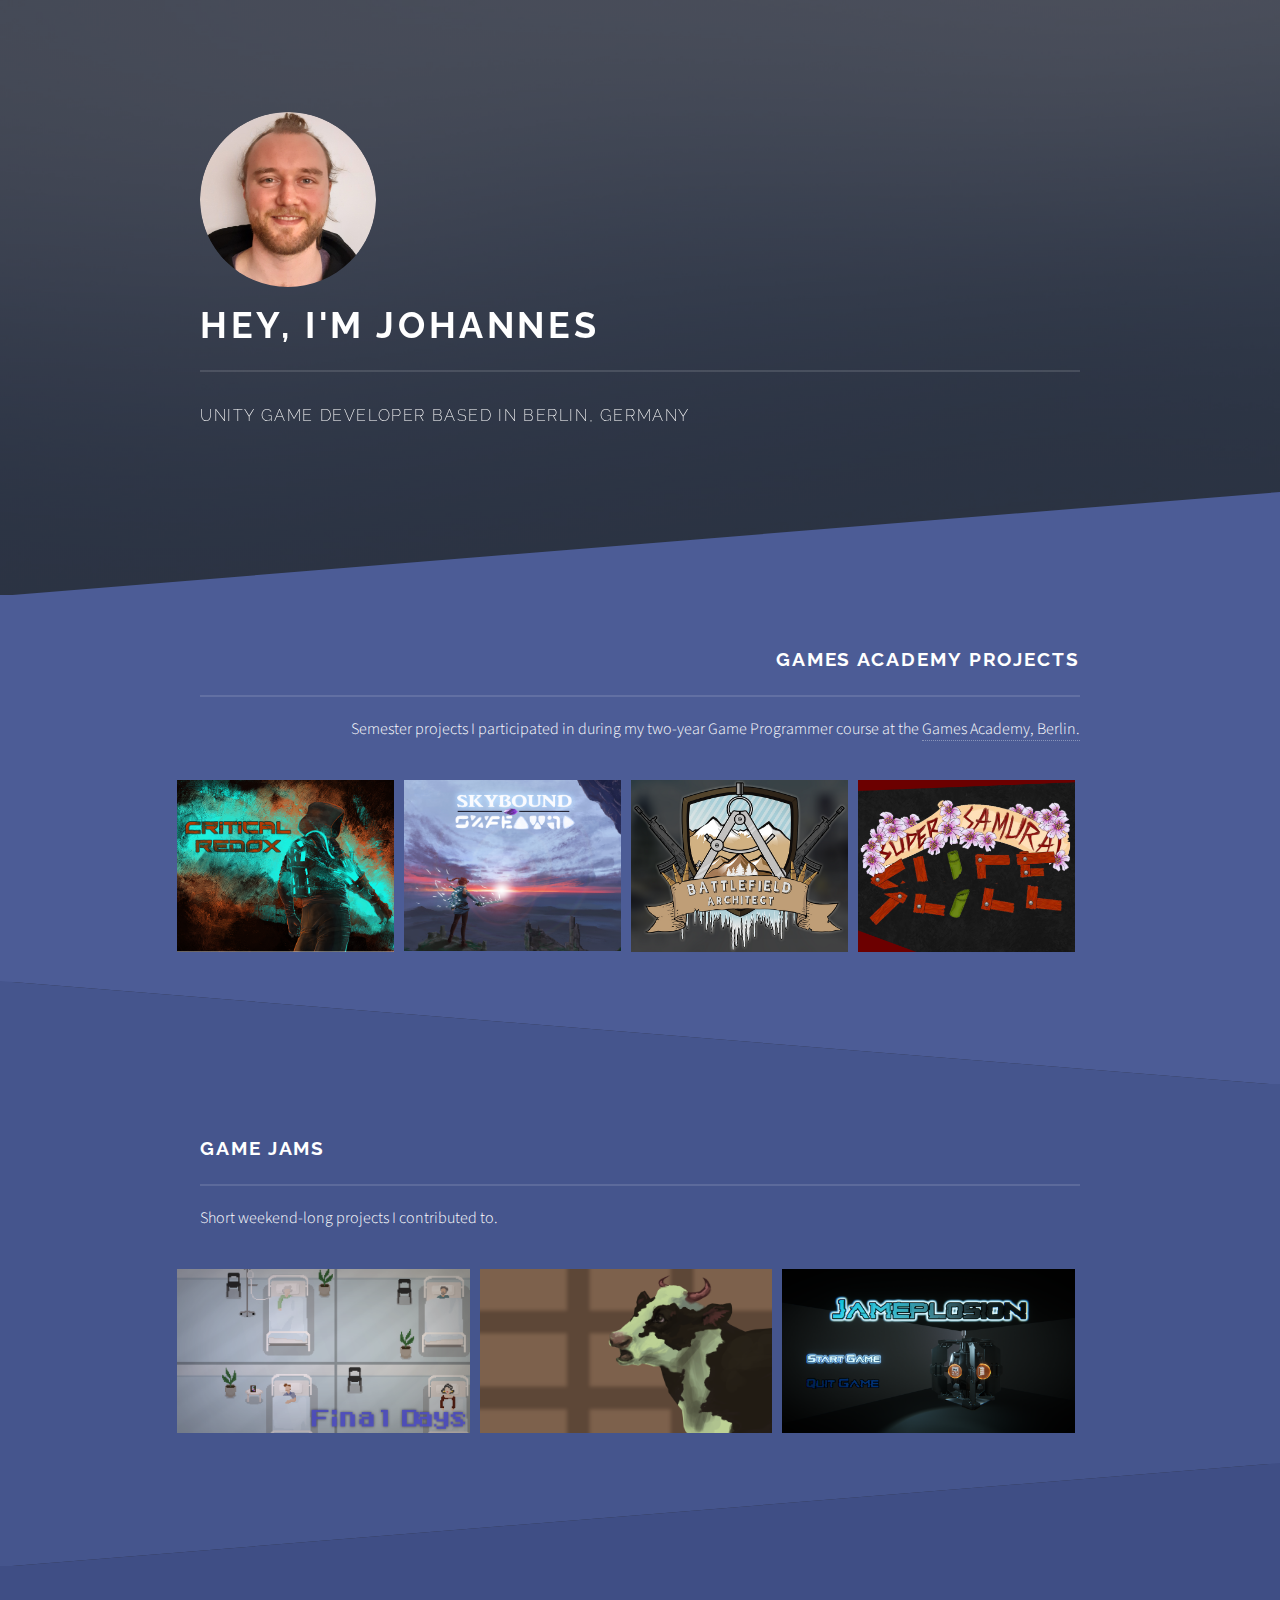
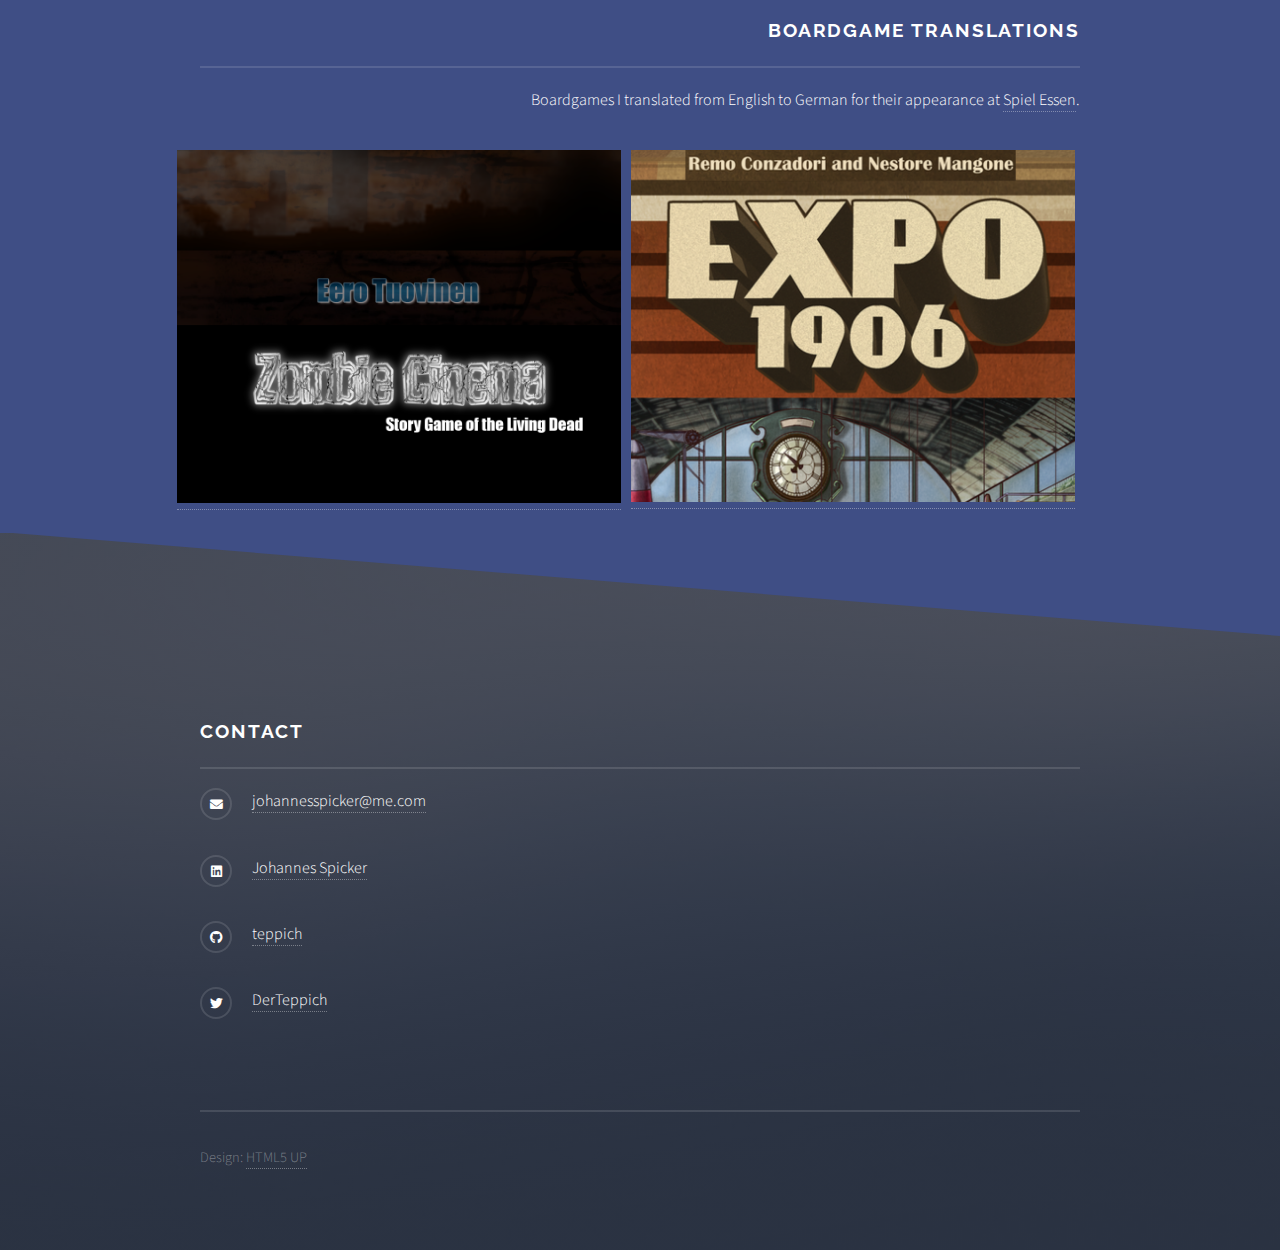
==== commit 7a8020d1: "fixed language switcheroo" ====
--- a/index.html
+++ b/index.html
@@ -304,7 +304,7 @@
             <div class="inner">
                 <div class="content">
                     <h2 class="major">Boardgame Translations</h2>
-                    <p>Boardgames I translated from German to English for their appearance at <a
+                    <p>Boardgames I translated from English to German for their appearance at <a
                             href="https://www.spiel-messe.com/en/">Spiel Essen</a>.</p>
                     <div class="row">
                         <div class="column3">
